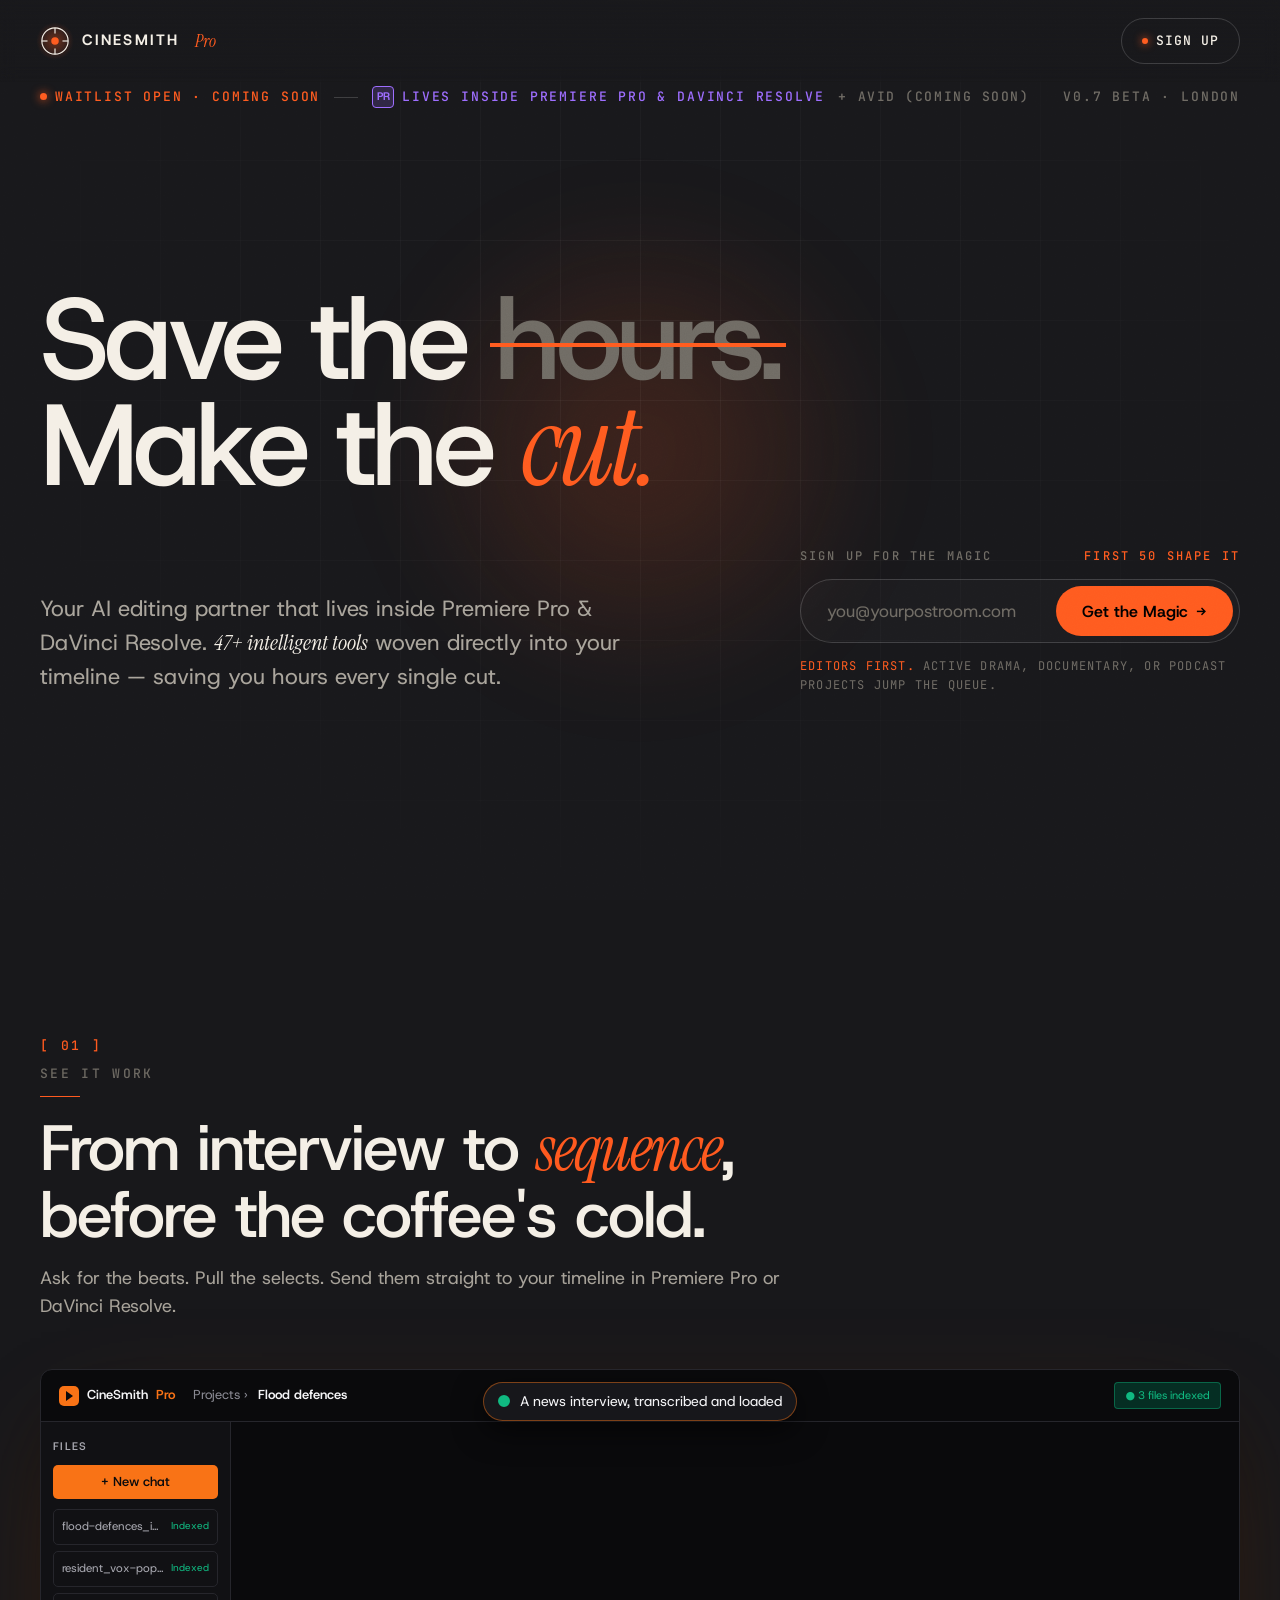
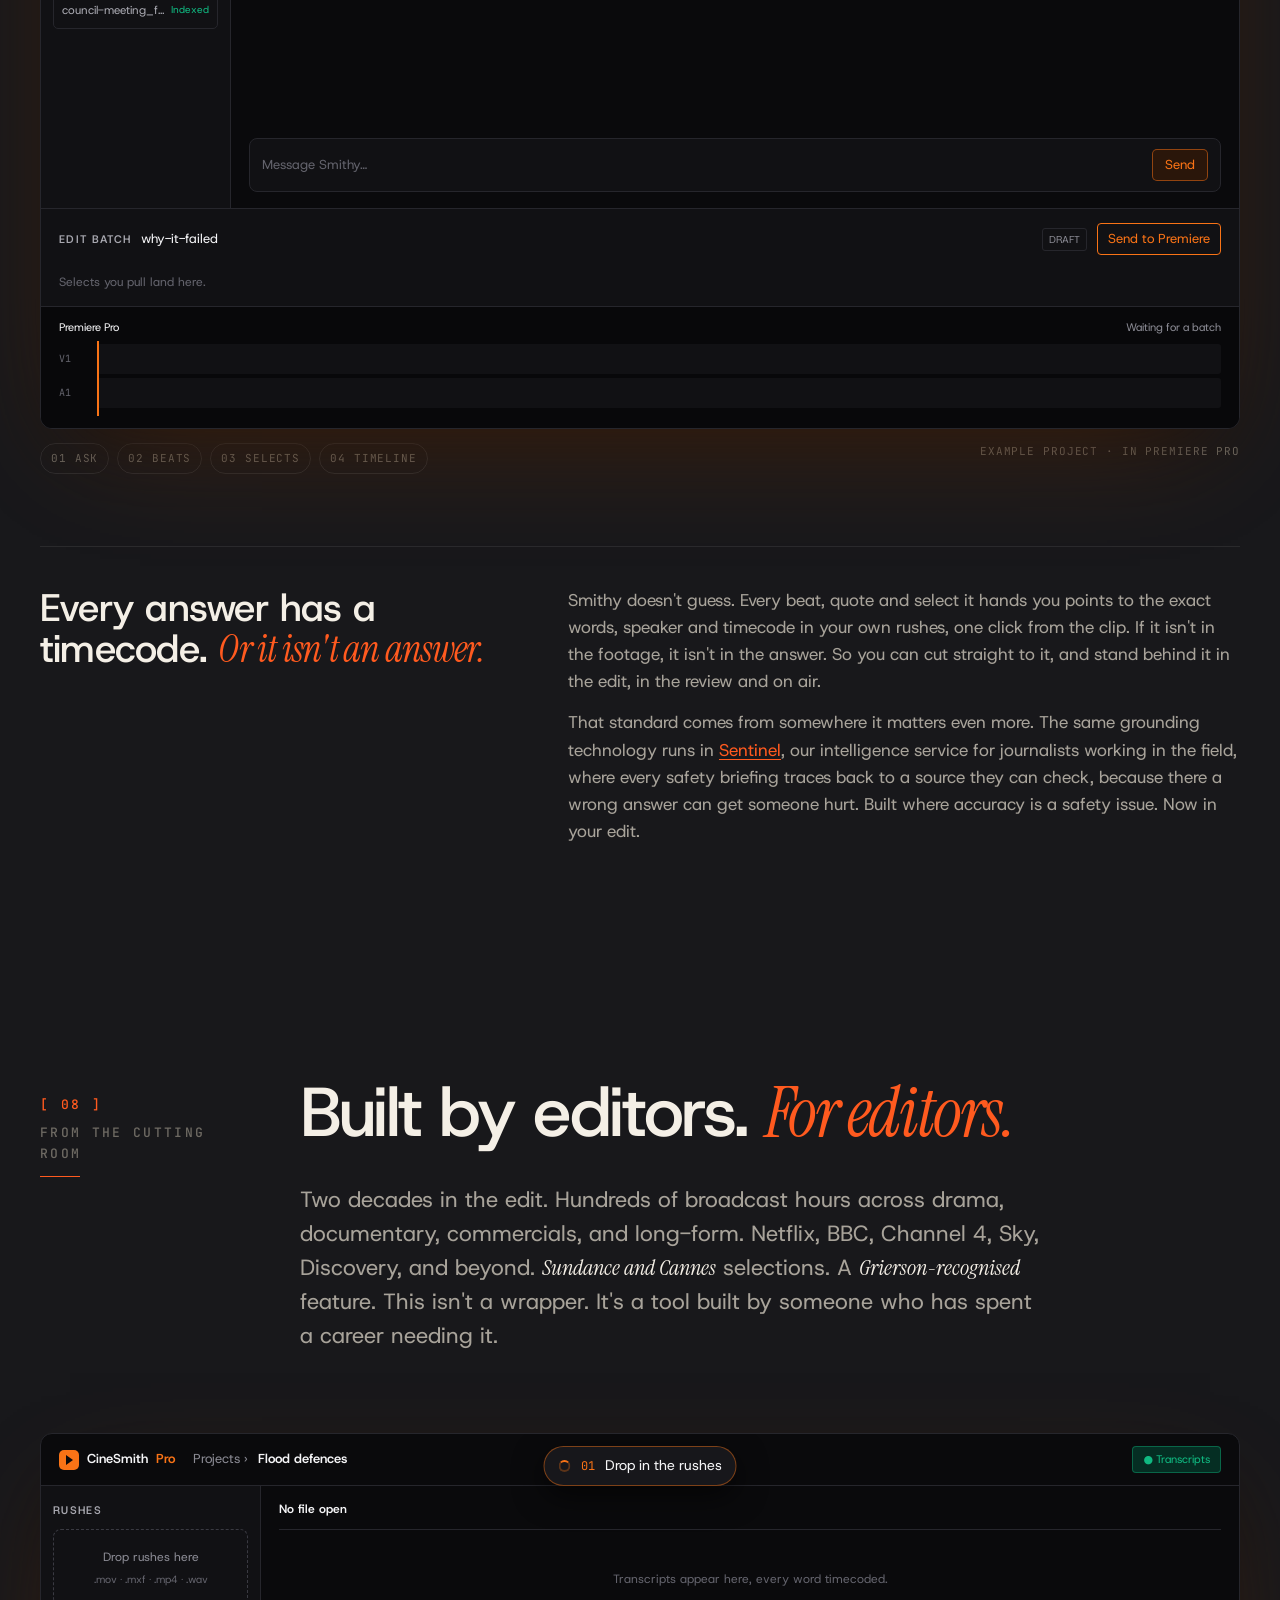
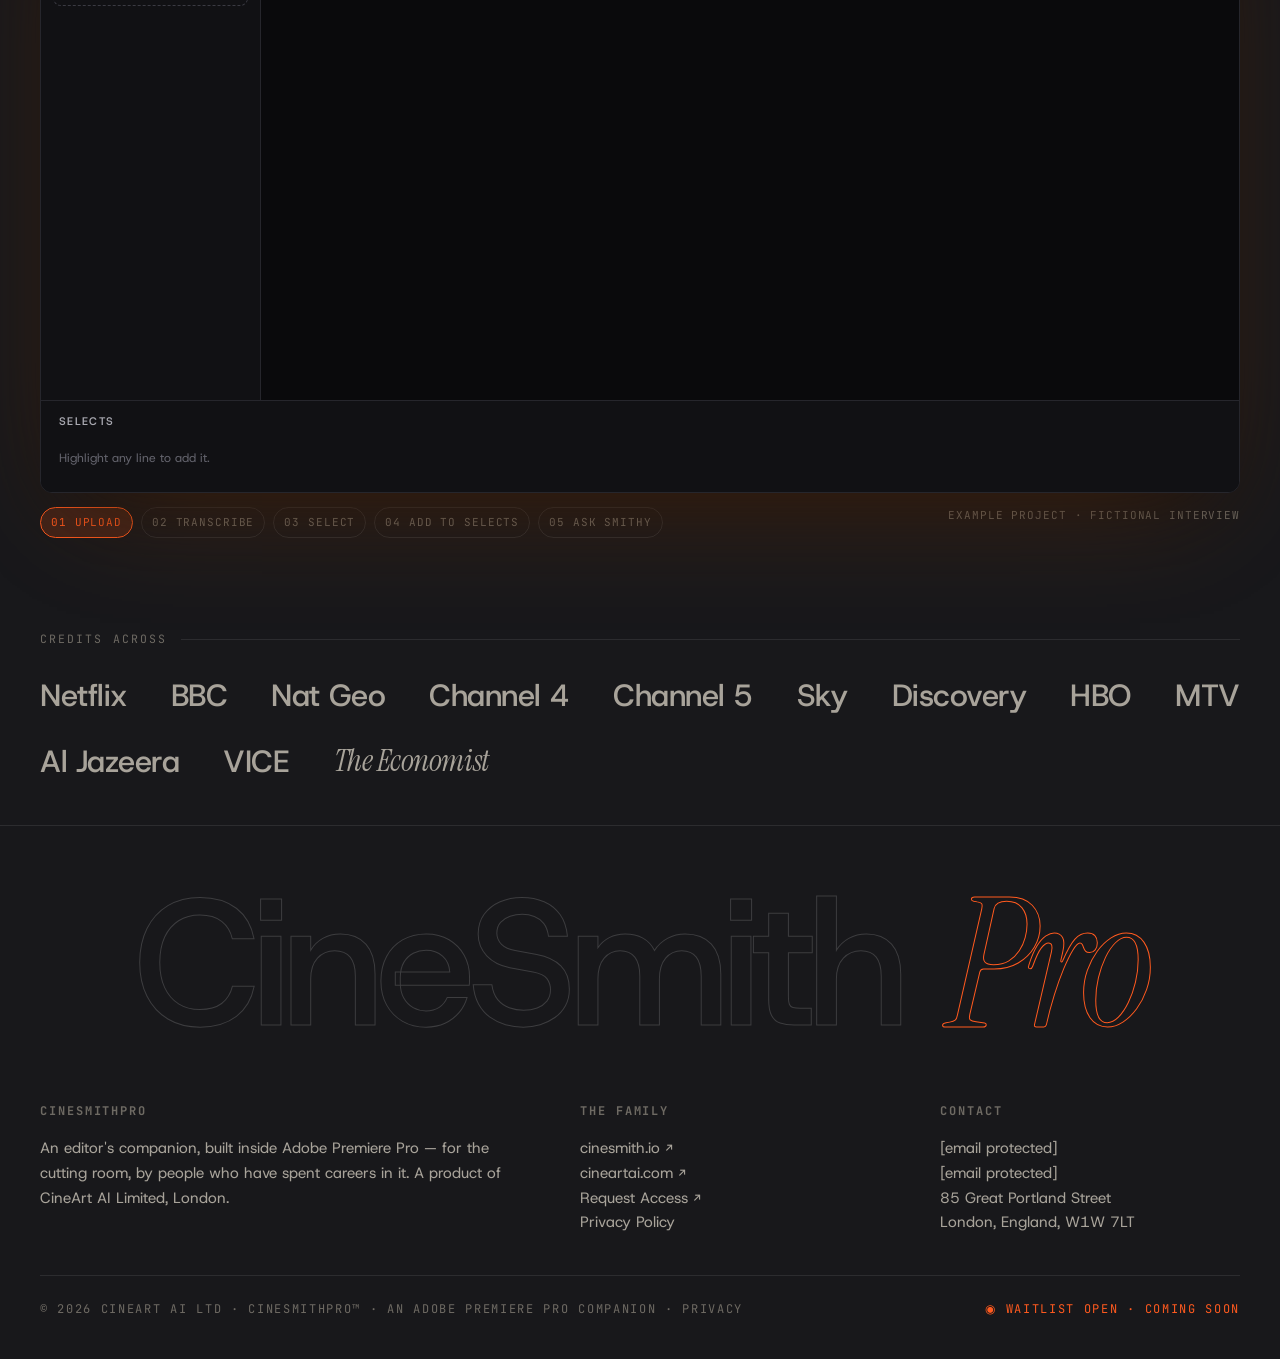
==== index.html @ a880d727 "copy: stronger accuracy and Sentinel note" ====
<!DOCTYPE html>
<html lang="en-GB">
<head>
<meta charset="UTF-8">
<meta name="viewport" content="width=device-width, initial-scale=1.0">
<title>CineSmithPro — Save the hours. Make the cut.</title>
<meta name="description" content="An editor's companion inside Adobe Premiere Pro. AI does the scrubbing, searching, and assembly. You stay in the creative seat. Coming soon — waitlist open.">
<meta name="theme-color" content="#18181B">
<meta name="author" content="CineArt AI Limited">
<link rel="canonical" href="https://cinesmithpro.com/">
<meta name="robots" content="index, follow">
<meta name="googlebot" content="index, follow, max-snippet:-1, max-image-preview:large, max-video-preview:-1">
<meta name="msvalidate.01" content="01B626BC8E00C37CCE3E0A30A767545F">

<!-- Favicon + icons -->
<link rel="icon" type="image/svg+xml" href="/assets/favicon.svg">
<link rel="apple-touch-icon" sizes="180x180" href="/assets/apple-touch-icon.png">

<!-- Open Graph -->
<meta property="og:type" content="website">
<meta property="og:title" content="CineSmithPro — Save the hours. Make the cut.">
<meta property="og:description" content="An editor's companion inside Adobe Premiere Pro and DaVinci Resolve. 47+ AI tools threaded through your edit. Coming soon — waitlist open.">
<meta property="og:url" content="https://cinesmithpro.com/">
<meta property="og:site_name" content="CineSmithPro">
<meta property="og:locale" content="en_GB">
<meta property="og:image" content="https://cinesmithpro.com/assets/og.png">
<meta property="og:image:secure_url" content="https://cinesmithpro.com/assets/og.png">
<meta property="og:image:type" content="image/png">
<meta property="og:image:width" content="1200">
<meta property="og:image:height" content="630">
<meta property="og:image:alt" content="CineSmithPro — Save the hours. Make the cut. An editor's companion inside Adobe Premiere Pro.">

<!-- Twitter -->
<meta name="twitter:card" content="summary_large_image">
<meta name="twitter:title" content="CineSmithPro — Save the hours. Make the cut.">
<meta name="twitter:description" content="An editor's companion inside Adobe Premiere Pro and DaVinci Resolve. 47+ AI tools threaded through your edit.">
<meta name="twitter:image" content="https://cinesmithpro.com/assets/og.png">
<meta name="twitter:image:alt" content="CineSmithPro — an editor's companion inside Adobe Premiere Pro.">

<!-- Structured data: Organisation, Software, Founder -->
<script type="application/ld+json">
{
  "@context": "https://schema.org",
  "@graph": [
    {
      "@type": "Organization",
      "@id": "https://cinesmithpro.com/#organization",
      "name": "CineArt AI Limited",
      "alternateName": "CineArt AI",
      "url": "https://www.cineartai.com",
      "logo": "https://cinesmithpro.com/assets/apple-touch-icon.png",
      "address": {
        "@type": "PostalAddress",
        "streetAddress": "85 Great Portland Street",
        "addressLocality": "London",
        "postalCode": "W1W 7LT",
        "addressCountry": "GB"
      },
      "email": "press@cineartai.com",
      "founder": { "@id": "https://cineartai.com/taimur-khan/#person" },
      "foundingLocation": "London, United Kingdom",
      "sameAs": [
        "https://www.cineartai.com",
        "https://cinesmith.io",
        "https://github.com/widei"
      ]
    },
    {
      "@type": "Person",
      "@id": "https://cineartai.com/taimur-khan/#person",
      "name": "Taimur Khan",
      "givenName": "Taimur",
      "familyName": "Khan",
      "jobTitle": "Founder, CineArt AI Limited",
      "url": "https://www.cineartai.com/taimur-khan/",
      "sameAs": [
        "https://www.cineartai.com/taimur-khan/",
        "https://taimurkhan.com/",
        "https://www.linkedin.com/in/khantaimur/",
        "https://twitter.com/khantaimur",
        "https://cinesmith.io/team/"
      ],
      "worksFor": { "@id": "https://cinesmithpro.com/#organization" },
      "founderOf": [
        { "@type": "Organization", "name": "CineArt AI Limited" },
        { "@type": "Organization", "name": "WIDEI Films" },
        { "@type": "Organization", "name": "Skylight (skylightit.com)" },
        { "@type": "Organization", "name": "Blueberry Creative" }
      ],
      "knowsAbout": [
        "Film editing", "Documentary editorial", "Drama series editorial",
        "Adobe Premiere Pro", "Avid Media Composer", "DaVinci Resolve",
        "Agentic AI", "Prompt engineering", "AI workflow design"
      ],
      "award": ["Grierson Award", "Sundance Film Festival recognition", "Cannes Film Festival recognition"]
    },
    {
      "@type": "WebSite",
      "@id": "https://cinesmithpro.com/#website",
      "url": "https://cinesmithpro.com/",
      "name": "CineSmithPro",
      "description": "An editor's companion that lives inside Adobe Premiere Pro and DaVinci Resolve (Avid coming soon).",
      "publisher": { "@id": "https://cinesmithpro.com/#organization" },
      "inLanguage": "en-GB"
    },
    {
      "@type": "SoftwareApplication",
      "@id": "https://cinesmithpro.com/#product",
      "name": "CineSmithPro",
      "alternateName": "CineSmithPro Panel for Adobe Premiere Pro",
      "applicationCategory": "MultimediaApplication",
      "applicationSubCategory": "VideoEditing",
      "operatingSystem": "Adobe Premiere Pro, DaVinci Resolve (Avid coming soon)",
      "description": "An editor's companion inside Adobe Premiere Pro and DaVinci Resolve. 47+ AI tools threaded through the edit: transcript search and semantic find, rough assembly, video extension and generation, voice cloning, image generation, sync-cut multicam, best-sheet selects, footage restoration, auto reframe. One subscription = two seats (editor in Premiere + EP web companion).",
      "url": "https://cinesmithpro.com/",
      "image": "https://cinesmithpro.com/assets/og.png",
      "creator": { "@id": "https://cinesmithpro.com/#organization" },
      "author": { "@id": "https://cineartai.com/taimur-khan/#person" },
      "featureList": [
        "Transcript search and semantic find",
        "AI rough assembly with brief-driven structure",
        "Video extension (generative)",
        "Voice cloning (ADR)",
        "Image generation (concept boards, references)",
        "Sync-cut multicam assembly",
        "Best-sheet automated selects",
        "Footage restoration (denoise, deflicker, upscale, stabilise)",
        "Auto reframe (16:9 to 9:16 / 1:1, subject-tracked)",
        "Two seats per subscription (editor + EP web companion)"
      ],
      "audience": {
        "@type": "Audience",
        "audienceType": "Working editors in documentary, drama, podcasts, commercials, long-form; post houses and studios."
      },
      "offers": {
        "@type": "Offer",
        "availability": "https://schema.org/PreOrder",
        "priceCurrency": "GBP",
        "description": "Pre-launch closed beta. Waitlist open; first fifty working editors shape the platform."
      }
    }
  ]
}
</script>

<link rel="preconnect" href="https://fonts.googleapis.com">
<link rel="preconnect" href="https://fonts.gstatic.com" crossorigin>
<link href="https://fonts.googleapis.com/css2?family=Host+Grotesk:ital,wght@0,300..800;1,300..800&family=JetBrains+Mono:wght@400;500;700&family=Instrument+Serif:ital@0;1&display=swap" rel="stylesheet">

<style>
  *, *::before, *::after { box-sizing: border-box; margin: 0; padding: 0; }

  :root {
    --bg:        #18181B;
    --bg-2:      #1F1F22;
    --bg-3:      #26262A;
    --line:      rgba(255, 255, 255, 0.09);
    --line-2:    rgba(255, 255, 255, 0.16);
    --ink:       #F4EFE6;
    --ink-dim:   #A8A39A;
    --ink-mute:  #6E6A63;
    --ember:     #FF5A1F;
    --ember-dim: rgba(255, 90, 31, 0.18);
    --ember-glow: rgba(255, 90, 31, 0.35);
    --violet:    #9B6BFF;
    --violet-dim: rgba(155, 107, 255, 0.18);

    --f-disp: 'Host Grotesk', system-ui, -apple-system, sans-serif;
    --f-serif: 'Instrument Serif', Georgia, serif;
    --f-mono: 'JetBrains Mono', ui-monospace, monospace;

    --wrap: 1440px;
  }

  html { scroll-behavior: smooth; background: var(--bg); }
  body {
    font-family: var(--f-disp);
    background: var(--bg);
    color: var(--ink);
    font-size: 18px;
    line-height: 1.55;
    -webkit-font-smoothing: antialiased;
    -moz-osx-font-smoothing: grayscale;
    overflow-x: hidden;
    font-feature-settings: "ss01", "ss02";
  }

  ::selection { background: var(--ember); color: #000; }
  a { color: inherit; text-decoration: none; }

  /* ───────── GRAIN ───────── */
  .grain {
    position: fixed; inset: 0;
    pointer-events: none;
    z-index: 100;
    opacity: 0.06;
    mix-blend-mode: overlay;
    background-image: url("data:image/svg+xml;utf8,<svg xmlns='http://www.w3.org/2000/svg' width='160' height='160'><filter id='n'><feTurbulence type='fractalNoise' baseFrequency='0.9' numOctaves='2' stitchTiles='stitch'/><feColorMatrix values='0 0 0 0 1  0 0 0 0 1  0 0 0 0 1  0 0 0 1 0'/></filter><rect width='100%25' height='100%25' filter='url(%23n)'/></svg>");
    background-size: 160px 160px;
    animation: grain 6s steps(6) infinite;
  }
  @keyframes grain {
    0%   { transform: translate(0,0); }
    20%  { transform: translate(-8%, 4%); }
    40%  { transform: translate(6%, -6%); }
    60%  { transform: translate(-4%, 8%); }
    80%  { transform: translate(8%, -3%); }
    100% { transform: translate(0,0); }
  }

  .spotlight {
    position: fixed;
    top: 0; left: 0;
    width: 600px; height: 600px;
    border-radius: 50%;
    background: radial-gradient(circle, rgba(255, 90, 31, 0.18) 0%, rgba(255, 90, 31, 0) 60%);
    pointer-events: none;
    z-index: 1;
    transform: translate(-50%, -50%);
    filter: blur(40px);
    will-change: transform;
  }

  .wrap {
    max-width: var(--wrap);
    margin: 0 auto;
    padding: 0 40px;
    position: relative;
    z-index: 2;
    width: 100%;
  }

  /* ───────── NAV ───────── */
  .nav {
    position: fixed;
    top: 0; left: 0; right: 0;
    z-index: 60;
    padding: 18px 40px;
    display: flex;
    align-items: center;
    justify-content: space-between;
    background: linear-gradient(180deg, rgba(24,24,27,0.85) 0%, rgba(24,24,27,0.4) 60%, transparent 100%);
    backdrop-filter: blur(8px);
    -webkit-backdrop-filter: blur(8px);
  }
  .brand {
    display: inline-flex;
    align-items: center;
    gap: 12px;
    font-family: var(--f-disp);
    font-weight: 700;
    letter-spacing: 0.14em;
    font-size: 15px;
    text-transform: uppercase;
    color: var(--ink);
  }
  .brand-mark {
    width: 30px; height: 30px;
    display: inline-flex;
    align-items: center;
    justify-content: center;
    position: relative;
  }
  .brand-mark svg { width: 100%; height: 100%; }
  .brand-mark::after {
    content: '';
    position: absolute;
    inset: -4px;
    border-radius: 50%;
    background: radial-gradient(circle, var(--ember-glow) 0%, transparent 70%);
    z-index: -1;
    animation: pulse 3s ease-in-out infinite;
  }
  @keyframes pulse {
    0%, 100% { opacity: 0.4; transform: scale(1); }
    50%      { opacity: 0.9; transform: scale(1.15); }
  }
  .brand .pro {
    color: var(--ember);
    font-family: var(--f-serif);
    font-style: italic;
    font-weight: 400;
    text-transform: none;
    letter-spacing: 0;
    font-size: 17px;
    margin-left: 4px;
  }

  .nav-cta {
    color: var(--ink);
    padding: 12px 20px;
    font-size: 13px;
    font-family: var(--f-mono);
    font-weight: 500;
    letter-spacing: 0.08em;
    text-transform: uppercase;
    border: 1px solid var(--line-2);
    border-radius: 999px;
    transition: all 220ms ease;
    display: inline-flex;
    align-items: center;
    gap: 8px;
  }
  .nav-cta::before {
    content: '';
    width: 6px; height: 6px;
    border-radius: 50%;
    background: var(--ember);
    box-shadow: 0 0 8px var(--ember);
    animation: blink 1.6s ease-in-out infinite;
  }
  @keyframes blink {
    0%, 100% { opacity: 1; }
    50%      { opacity: 0.3; }
  }
  .nav-cta:hover {
    background: var(--ember);
    border-color: var(--ember);
    color: #000;
  }
  .nav-cta:hover::before { background: #000; box-shadow: none; animation: none; }

  /* ───────── HERO ───────── */
  .hero {
    padding: 160px 0 80px;
    position: relative;
    min-height: 100vh;
    display: flex;
    flex-direction: column;
    justify-content: center;
  }
  .hero-grid-bg {
    position: absolute;
    inset: 0;
    background-image:
      linear-gradient(var(--line) 1px, transparent 1px),
      linear-gradient(90deg, var(--line) 1px, transparent 1px);
    background-size: 80px 80px;
    mask-image: radial-gradient(ellipse at 50% 40%, black 0%, transparent 75%);
    -webkit-mask-image: radial-gradient(ellipse at 50% 40%, black 0%, transparent 75%);
    pointer-events: none;
    opacity: 0.5;
  }

  /* Make .hero the positioning context for the meta strip
     (otherwise abs-positioning would use the flex-centred .wrap) */
  .hero > .wrap { position: static; }
  .hero-meta {
    position: absolute;
    top: 86px;                 /* sit just under the fixed nav */
    left: 0; right: 0;
    width: auto;
    max-width: var(--wrap);
    margin: 0 auto;
    padding: 0 40px;
    display: flex;
    align-items: center;
    justify-content: space-between;
    font-family: var(--f-mono);
    font-size: 13px;
    font-weight: 500;
    letter-spacing: 0.14em;
    text-transform: uppercase;
    color: var(--ink-mute);
    z-index: 3;
  }
  .hero-meta .left { display: flex; align-items: center; gap: 14px; }
  .hero-meta .live {
    display: inline-flex;
    align-items: center;
    gap: 8px;
    color: var(--ember);
  }
  .hero-meta .live::before {
    content: '';
    width: 7px; height: 7px;
    border-radius: 50%;
    background: var(--ember);
    box-shadow: 0 0 10px var(--ember);
    animation: blink 1.4s ease-in-out infinite;
  }
  .hero-meta .divider {
    width: 24px; height: 1px;
    background: var(--line-2);
  }
  .hero-meta .premiere {
    display: inline-flex;
    align-items: center;
    gap: 8px;
    color: var(--violet);
  }
  .hero-meta .soon { color: var(--ink-mute); letter-spacing: 0.12em; }
  .hero-meta .premiere::before {
    content: 'Pr';
    font-family: var(--f-disp);
    font-weight: 700;
    font-size: 11px;
    width: 22px; height: 22px;
    border-radius: 4px;
    background: var(--violet-dim);
    border: 1px solid var(--violet);
    display: inline-flex;
    align-items: center;
    justify-content: center;
    letter-spacing: 0;
  }

  h1.hero-title {
    font-family: var(--f-disp);
    font-weight: 500;
    font-size: clamp(52px, 9vw, 148px);
    line-height: 0.92;
    letter-spacing: -0.045em;
    margin-bottom: 48px;
    max-width: 1300px;
  }
  h1.hero-title .line { display: block; overflow: hidden; }
  h1.hero-title .line > span {
    display: inline-block;
    transform: translateY(0);
    opacity: 1;
  }
  @media (prefers-reduced-motion: no-preference) {
    h1.hero-title .line > span {
      animation: lineUp 900ms cubic-bezier(0.22, 1, 0.36, 1) both;
    }
    h1.hero-title .line:nth-child(1) > span { animation-delay: 80ms; }
    h1.hero-title .line:nth-child(2) > span { animation-delay: 200ms; }
  }
  @keyframes lineUp {
    from { transform: translateY(110%); opacity: 0; }
    to   { transform: translateY(0); opacity: 1; }
  }
  h1.hero-title em {
    font-family: var(--f-serif);
    font-style: italic;
    color: var(--ember);
    font-weight: 400;
  }
  h1.hero-title .strike {
    position: relative;
    display: inline-block;
    color: var(--ink-mute);
  }
  h1.hero-title .strike::after {
    content: '';
    position: absolute;
    left: -2%; right: -2%;
    top: 54%;
    height: 4px;
    background: var(--ember);
    transform-origin: left;
  }
  @media (prefers-reduced-motion: no-preference) {
    h1.hero-title .strike::after {
      transform: scaleX(0);
      animation: strike 700ms cubic-bezier(0.22, 1, 0.36, 1) 1s both;
    }
  }
  @keyframes strike {
    from { transform: scaleX(0); }
    to   { transform: scaleX(1); }
  }

  .hero-row {
    display: grid;
    grid-template-columns: 1fr 440px;
    gap: 80px;
    align-items: end;
  }
  .hero-sub {
    font-family: var(--f-disp);
    font-weight: 400;
    font-size: 22px;
    line-height: 1.55;
    color: var(--ink-dim);
    max-width: 580px;
  }
  .hero-sub em {
    font-family: var(--f-serif);
    font-style: italic;
    color: var(--ink);
    font-weight: 400;
  }
  @media (prefers-reduced-motion: no-preference) {
    .hero-sub {
      opacity: 0;
      animation: fadeUp 800ms cubic-bezier(0.22, 1, 0.36, 1) 600ms both;
    }
    .hero-form {
      opacity: 0;
      animation: fadeUp 800ms cubic-bezier(0.22, 1, 0.36, 1) 800ms both;
    }
  }
  @keyframes fadeUp {
    from { opacity: 0; transform: translateY(20px); }
    to   { opacity: 1; transform: translateY(0); }
  }

  .hero-form-label {
    font-family: var(--f-mono);
    font-size: 12px;
    font-weight: 500;
    letter-spacing: 0.18em;
    text-transform: uppercase;
    color: var(--ink-mute);
    margin-bottom: 14px;
    display: flex;
    justify-content: space-between;
  }
  .hero-form-label .count { color: var(--ember); }
  .waitlist-form {
    display: flex;
    border: 1px solid var(--line-2);
    border-radius: 999px;
    padding: 6px;
    background: rgba(255, 255, 255, 0.02);
    backdrop-filter: blur(10px);
    transition: border-color 200ms ease, background 200ms ease;
  }
  .waitlist-form:focus-within {
    border-color: var(--ember);
    background: rgba(255, 90, 31, 0.03);
    box-shadow: 0 0 0 4px rgba(255, 90, 31, 0.08);
  }
  .waitlist-form input[type="email"] {
    flex: 1;
    background: transparent;
    border: none;
    outline: none;
    font-family: var(--f-disp);
    font-size: 17px;
    color: var(--ink);
    padding: 14px 20px;
    min-width: 0;
  }
  .waitlist-form input[type="email"]::placeholder { color: var(--ink-mute); }
  .waitlist-form button {
    font-family: var(--f-disp);
    font-weight: 600;
    font-size: 16px;
    padding: 14px 26px;
    border: none;
    border-radius: 999px;
    background: var(--ember);
    color: #000;
    cursor: pointer;
    transition: transform 160ms ease, background 200ms ease, box-shadow 200ms ease;
    display: inline-flex;
    align-items: center;
    gap: 8px;
    white-space: nowrap;
  }
  .waitlist-form button:hover {
    transform: translateX(2px);
    box-shadow: 0 0 24px var(--ember-glow);
  }
  .waitlist-form button .arrow {
    transition: transform 200ms ease;
  }
  .waitlist-form button:hover .arrow { transform: translateX(4px); }

  .form-footnote {
    font-family: var(--f-mono);
    font-size: 12px;
    color: var(--ink-mute);
    letter-spacing: 0.1em;
    text-transform: uppercase;
    margin-top: 14px;
  }
  .form-footnote .mark { color: var(--ember); }

  .form-success {
    display: none;
    padding: 18px 24px;
    border: 1px solid var(--ember);
    border-radius: 12px;
    background: rgba(255, 90, 31, 0.06);
    margin-top: 16px;
  }
  .form-success.show { display: block; animation: fadeUp 400ms ease both; }
  .form-success strong { color: var(--ember); font-family: var(--f-mono); font-size: 13px; letter-spacing: 0.15em; text-transform: uppercase; }
  .form-success p { color: var(--ink-dim); font-size: 16px; margin-top: 6px; }

  /* ───────── SECTION SCAFFOLD (same as v5/v6) ───────── */
  .section {
    padding: 140px 0;
    position: relative;
  }
  .section-head {
    display: grid;
    grid-template-columns: 200px 1fr;
    gap: 60px;
    margin-bottom: 80px;
    align-items: start;
  }
  .section-index {
    font-family: var(--f-mono);
    font-size: 13px;
    font-weight: 500;
    letter-spacing: 0.18em;
    text-transform: uppercase;
    color: var(--ink-mute);
    display: flex;
    flex-direction: column;
    gap: 8px;
    padding-top: 16px;
  }
  .section-index .num { color: var(--ember); }
  .section-index .rule { width: 40px; height: 1px; background: var(--ember); margin-top: 4px; }

  .section-title {
    font-family: var(--f-disp);
    font-weight: 500;
    font-size: clamp(40px, 5.4vw, 84px);
    line-height: 0.96;
    letter-spacing: -0.035em;
    color: var(--ink);
    max-width: 1100px;
  }
  .section-title em {
    font-family: var(--f-serif);
    font-style: italic;
    color: var(--ember);
    font-weight: 400;
  }
  .section-lead {
    font-family: var(--f-disp);
    font-weight: 400;
    font-size: 22px;
    line-height: 1.55;
    color: var(--ink-dim);
    max-width: 740px;
    margin-top: 36px;
  }
  .section-lead em {
    font-family: var(--f-serif);
    font-style: italic;
    color: var(--ink);
    font-weight: 400;
  }

  /* ───────── CREDIBILITY / FROM THE CUTTING ROOM ───────── */
  .cred-marks {
    padding: 28px 0 40px;
    border-bottom: 1px solid var(--line);
    margin-bottom: 40px;
  }
  .cred-lab {
    font-family: var(--f-mono);
    font-size: 11.5px;
    letter-spacing: 0.18em;
    text-transform: uppercase;
    color: var(--ink-mute);
    margin-bottom: 24px;
    display: flex; align-items: center; gap: 14px;
  }
  .cred-lab::after {
    content: ''; flex: 1; height: 1px; background: var(--line);
  }
  .cred-wordmarks {
    display: flex;
    flex-wrap: wrap;
    align-items: center;
    gap: 18px 44px;
  }
  .cred-wordmarks span {
    font-family: var(--f-disp);
    font-weight: 500;
    font-size: clamp(20px, 2.4vw, 32px);
    letter-spacing: -0.015em;
    color: var(--ink-dim);
    transition: color 200ms ease, transform 200ms ease;
    cursor: default;
  }
  .cred-wordmarks span:hover {
    color: var(--ember);
    transform: translateY(-2px);
  }
  .cred-wordmarks span.italic {
    font-family: var(--f-serif);
    font-style: italic;
    font-weight: 400;
  }

  .reveal { opacity: 0; transform: translateY(30px); transition: opacity 900ms cubic-bezier(0.22,1,0.36,1), transform 900ms cubic-bezier(0.22,1,0.36,1); }
  .reveal.vis { opacity: 1; transform: translateY(0); }

  /* Holding page: tighten the bottom of the only section so it meets the footer naturally */
  #cred { padding-bottom: 40px; }
  #cred .cred-marks { margin-bottom: 0; padding-bottom: 0; border-bottom: none; }
  @media (max-width: 980px) { #cred { padding-bottom: 28px; } }

  /* ───────── FOOTER ───────── */
  footer {
    border-top: 1px solid var(--line);
    padding: 60px 0 40px;
    position: relative;
    z-index: 2;
  }
  .footer-word {
    font-family: var(--f-disp);
    font-weight: 500;
    font-size: clamp(40px, 14vw, 240px);  /* 40px floor: 70px overflowed phones */
    line-height: 0.85;
    letter-spacing: -0.045em;
    color: transparent;
    -webkit-text-stroke: 1px var(--line-2);
    white-space: nowrap;
    margin-bottom: 60px;
    user-select: none;
    text-align: center;
  }
  .footer-word em {
    font-family: var(--f-serif);
    font-style: italic;
    -webkit-text-stroke: 1px var(--ember);
  }
  .footer-grid {
    display: grid;
    grid-template-columns: 1.6fr 1fr 1fr;
    gap: 60px;
    padding-bottom: 40px;
    border-bottom: 1px solid var(--line);
  }
  .footer-col h5 {
    font-family: var(--f-mono);
    font-size: 12px;
    letter-spacing: 0.16em;
    text-transform: uppercase;
    color: var(--ink-mute);
    margin-bottom: 16px;
  }
  .footer-col p, .footer-col a {
    font-size: 15px;
    color: var(--ink-dim);
    line-height: 1.65;
    display: block;
  }
  .footer-col a:hover { color: var(--ember); }
  .footer-legal {
    display: flex;
    justify-content: space-between;
    align-items: center;
    padding-top: 24px;
    font-family: var(--f-mono);
    font-size: 12px;
    letter-spacing: 0.14em;
    color: var(--ink-mute);
    text-transform: uppercase;
  }
  .footer-legal .beta { color: var(--ember); }

  /* ───────── MOBILE ───────── */
  @media (max-width: 980px) {
    .wrap { padding: 0 22px; }
    .nav { padding: 14px 22px; }
    .nav-cta { font-size: 11px; padding: 10px 14px; }

    .hero { padding: 130px 0 60px; }
    .hero-row { grid-template-columns: minmax(0, 1fr); gap: 40px; }  /* minmax: let the form shrink below its intrinsic width (was 466px wide at 390px) */
    .hero-row > * { min-width: 0; }
    .hero-meta { top: 70px; padding: 0 22px; flex-direction: column; align-items: flex-start; gap: 10px; }
    .hero-meta .divider { display: none; }

    .section { padding: 80px 0; }
    .section-head { grid-template-columns: 1fr; gap: 24px; margin-bottom: 40px; }
    .cred-wordmarks { gap: 14px 28px; }

    .footer-grid { grid-template-columns: 1fr; gap: 32px; }
    .footer-legal { flex-direction: column; gap: 10px; align-items: flex-start; }
  }
  /* Accuracy note under the demo (Smithy grounded like Sentinel) */
  .trust { display: grid; grid-template-columns: minmax(0, 5fr) minmax(0, 7fr); gap: 48px; margin-top: 72px; padding-top: 40px; border-top: 1px solid rgba(255,255,255,0.08); }
  .trust h3 { font-family: var(--f-disp); font-weight: 500; letter-spacing: -0.02em; font-size: clamp(26px, 3vw, 40px); line-height: 1.08; margin: 0; }
  .trust h3 em { font-family: var(--f-serif); font-style: italic; font-weight: 400; color: var(--ember); }
  .trust-body p { color: var(--ink-dim); font-size: 17px; line-height: 1.6; margin: 0 0 14px; }
  .trust-body a { color: var(--ember); text-decoration: underline; text-underline-offset: 3px; }
  @media (max-width: 760px) { .trust { grid-template-columns: 1fr; gap: 18px; margin-top: 48px; padding-top: 28px; } .trust-body p { font-size: 16px; } }
</style>
<!-- Demo version switch: v3 by default; ?demo=v1 or ?demo=v2 loads an earlier version. -->
<script>
  window.CSP_DEMO = (function (m) { var v = m ? m[1] : "v3"; return v === "v1" ? "" : "-" + v; })(/[?&]demo=(v[123])(&|$)/.exec(location.search));
  document.write('<link rel="stylesheet" href="assets/demo' + window.CSP_DEMO + '.css">');
</script>
<link rel="stylesheet" href="assets/transcript-demo.css">
</head>
<body>

<div class="grain"></div>
<div class="spotlight" id="spotlight"></div>

<!-- ───────── NAV ───────── -->
<nav class="nav" id="nav">
  <a href="#top" class="brand">
    <span class="brand-mark">
      <svg viewBox="0 0 32 32" fill="none">
        <circle cx="16" cy="16" r="14" stroke="currentColor" stroke-width="1.2"/>
        <circle cx="16" cy="16" r="4" fill="#FF5A1F"/>
        <line x1="16" y1="2" x2="16" y2="8" stroke="currentColor" stroke-width="1.2"/>
        <line x1="16" y1="24" x2="16" y2="30" stroke="currentColor" stroke-width="1.2"/>
        <line x1="2" y1="16" x2="8" y2="16" stroke="currentColor" stroke-width="1.2"/>
        <line x1="24" y1="16" x2="30" y2="16" stroke="currentColor" stroke-width="1.2"/>
      </svg>
    </span>
    CineSmith<span class="pro">Pro</span>
  </a>
  <a href="#waitlist" class="nav-cta">Sign Up</a>
</nav>

<!-- ───────── HERO ───────── -->
<header id="top" class="hero">
  <div class="hero-grid-bg"></div>
  <div class="wrap">
    <div class="hero-meta">
      <div class="left">
        <span class="live">Waitlist Open · Coming Soon</span>
        <span class="divider"></span>
        <span class="premiere">Lives inside Premiere Pro &amp; DaVinci Resolve</span>
        <span class="soon">+ Avid (coming soon)</span>
      </div>
      <div>v0.7 beta · London</div>
    </div>

    <h1 class="hero-title">
      <span class="line"><span>Save the <span class="strike">hours.</span></span></span>
      <span class="line"><span>Make the <em>cut.</em></span></span>
    </h1>

    <div class="hero-row">
      <p class="hero-sub">
        Your AI editing partner that lives inside Premiere Pro &amp; DaVinci Resolve. <em>47+ intelligent tools</em> woven directly into your timeline — saving you hours every single cut.
      </p>

      <div class="hero-form" id="waitlist">
        <div class="hero-form-label">
          <span>Sign up for the magic</span>
          <span class="count">First 50 Shape It</span>
        </div>
        <form class="waitlist-form" id="waitlist-form" novalidate>
          <input type="email" name="email" required placeholder="you@yourpostroom.com" aria-label="Email">
          <button type="submit">
            Get the Magic
            <span class="arrow">→</span>
          </button>
        </form>
        <p class="form-footnote"><span class="mark">Editors first.</span> Active drama, documentary, or podcast projects jump the queue.</p>
        <div class="form-success" id="waitlist-success">
          <strong>Almost there — finish in the new tab.</strong>
          <p>We've opened the rest of the form for you. A few quick details about you &amp; the project and you're on the list.</p>
        </div>
      </div>
    </div>
  </div>
</header>

<!-- ───────── SEE IT WORK (animated product mock, assets/demo.js) ───────── -->
<section class="section" id="demo" aria-labelledby="demo-h">
  <div class="wrap">
    <div class="section-index reveal">
      <span class="num">[ 01 ]</span>
      <span>SEE IT WORK</span>
      <span class="rule"></span>
    </div>
    <div class="demo-intro reveal">
      <h2 id="demo-h">From interview to <em>sequence</em>, before the coffee's cold.</h2>
      <p>Ask for the beats. Pull the selects. Send them straight to your timeline in Premiere Pro or DaVinci Resolve.</p>
    </div>

    <figure class="reveal" style="margin:0">
      <div class="csp" aria-hidden="true"><div class="csp-cam"><!-- camera layer: demo.js zooms this onto each action -->
        <span class="csp-cursor"></span>
        <div class="csp-bar">
          <span class="csp-logo"><i></i>CineSmith<b>Pro</b></span>
          <span class="csp-crumb">Projects › <strong>Flood defences</strong></span>
          <span class="csp-badge">● 3 files indexed</span>
        </div>
        <div class="csp-body">
          <aside class="csp-side">
            <h4>FILES</h4>
            <div class="csp-new">+ New chat</div>
            <div class="csp-file"><span>flood-defences_interview.srt</span><span class="ok">Indexed</span></div>
            <div class="csp-file"><span>resident_vox-pops.srt</span><span class="ok">Indexed</span></div>
            <div class="csp-file"><span>council-meeting_feed.srt</span><span class="ok">Indexed</span></div>
          </aside>
          <div class="csp-chat">
            <div class="csp-thread"></div>
            <div class="csp-composer"><span class="csp-typed"></span><span class="csp-send">Send</span></div>
          </div>
        </div>
        <div class="csp-batch">
          <div class="csp-batch-head">
            <h4>EDIT BATCH</h4><span class="name">why-it-failed</span>
            <span class="csp-draft">DRAFT</span>
            <span class="csp-ship">Send to <span class="csp-ship-host">Premiere</span></span>
          </div>
          <div class="csp-rows"></div>
          <p class="csp-batch-empty">Selects you pull land here.</p>
        </div>
        <div class="csp-nle">
          <div class="csp-nle-head"><span class="host csp-host">Premiere Pro</span><span class="csp-nle-state">Waiting for a batch</span></div>
          <div class="csp-track"><span class="lab mono">V1</span><div class="csp-lane v"></div></div>
          <div class="csp-track"><span class="lab mono">A1</span><div class="csp-lane a"></div></div>
          <span class="csp-head"></span>
        </div>
      </div></div><!-- /csp-cam /csp -->
      <figcaption class="demo-caption">
        <span class="demo-steps"><span>01 Ask</span><span>02 Beats</span><span>03 Selects</span><span>04 Timeline</span></span>
        <span>Example project · in <span class="csp-host">Premiere Pro</span></span>
      </figcaption>
    </figure>

    <!-- Accuracy: Smithy is grounded the same way as Sentinel -->
    <div class="trust reveal">
      <h3>Every answer has a timecode. <em>Or it isn't an answer.</em></h3>
      <div class="trust-body">
        <p>Smithy doesn't guess. Every beat, quote and select it hands you points to the exact words, speaker and timecode in your own rushes, one click from the clip. If it isn't in the footage, it isn't in the answer. So you can cut straight to it, and stand behind it in the edit, in the review and on air.</p>
        <p>That standard comes from somewhere it matters even more. The same grounding technology runs in <a href="https://sentinel-insi.org" target="_blank" rel="noopener noreferrer">Sentinel</a>, our intelligence service for journalists working in the field, where every safety briefing traces back to a source they can check, because there a wrong answer can get someone hurt. Built where accuracy is a safety issue. Now in your edit.</p>
      </div>
    </div>
  </div>
</section>

<!-- ───────── FROM THE CUTTING ROOM ───────── -->
<section class="section" id="cred">
  <div class="wrap">
    <div class="section-head reveal">
      <div class="section-index">
        <span class="num">[ 08 ]</span>
        <span>FROM THE CUTTING ROOM</span>
        <span class="rule"></span>
      </div>
      <div>
        <h2 class="section-title">Built by editors. <em>For editors.</em></h2>
        <p class="section-lead">Two decades in the edit. Hundreds of broadcast hours across drama, documentary, commercials, and long-form. Netflix, BBC, Channel 4, Sky, Discovery, and beyond. <em>Sundance and Cannes</em> selections. A <em>Grierson-recognised</em> feature. This isn't a wrapper. It's a tool built by someone who has spent a career needing it.</p>
      </div>
    </div>

    <!-- Transcript flow mock: upload → transcribe → highlight → Add to selects (assets/transcript-demo.js) -->
    <figure class="tx-figure reveal">
      <div class="csp csp-tx" aria-hidden="true"><div class="csp-cam">
        <span class="csp-cursor"></span>
        <div class="csp-bar">
          <span class="csp-logo"><i></i>CineSmith<b>Pro</b></span>
          <span class="csp-crumb">Projects › <strong>Flood defences</strong></span>
          <span class="csp-badge">● Transcripts</span>
        </div>
        <div class="tx-body">
          <aside class="tx-bin">
            <h4>RUSHES</h4>
            <div class="tx-drop">Drop rushes here<small>.mov · .mxf · .mp4 · .wav</small></div>
            <div class="tx-files"></div>
          </aside>
          <div class="tx-main">
            <div class="tx-head"><span class="tx-name">No file open</span><span class="tx-meta mono"></span></div>
            <div class="tx-lines"></div>
          </div>
        </div>
        <div class="tx-selects">
          <h4>SELECTS</h4>
          <div class="tx-chips"><span class="tx-empty">Highlight any line to add it.</span></div>
        </div>
      </div></div>
      <figcaption class="demo-caption">
        <span class="demo-steps tx-steps"><span>01 Upload</span><span>02 Transcribe</span><span>03 Select</span><span>04 Add to selects</span><span>05 Ask Smithy</span></span>
        <span>Example project · fictional interview</span>
      </figcaption>
    </figure>

    <div class="cred-marks reveal">
      <div class="cred-lab">Credits Across</div>
      <div class="cred-wordmarks">
        <span>Netflix</span>
        <span>BBC</span>
        <span>Nat Geo</span>
        <span>Channel 4</span>
        <span>Channel 5</span>
        <span>Sky</span>
        <span>Discovery</span>
        <span>HBO</span>
        <span>MTV</span>
        <span>Al Jazeera</span>
        <span>VICE</span>
        <span class="italic">The Economist</span>
      </div>
    </div>
  </div>
</section>

<!-- ───────── FOOTER ───────── -->
<footer>
  <div class="wrap">
    <div class="footer-word">CineSmith <em>Pro</em></div>
    <div class="footer-grid">
      <div class="footer-col">
        <h5>CineSmithPro</h5>
        <p>An editor's companion, built inside Adobe Premiere Pro — for the cutting room, by people who have spent careers in it. A product of CineArt AI Limited, London.</p>
      </div>
      <div class="footer-col">
        <h5>The Family</h5>
        <a href="https://cinesmith.io">cinesmith.io ↗</a>
        <a href="https://cineartai.com">cineartai.com ↗</a>
        <a href="https://docs.google.com/forms/d/e/1FAIpQLSfy33n0MG00peMpQngPkGtqyhsculzJm0A5V_y-9b7F7R7ucg/viewform" target="_blank" rel="noopener noreferrer">Request Access ↗</a>
        <a href="/privacy.html">Privacy Policy</a>
      </div>
      <div class="footer-col">
        <h5>Contact</h5>
        <a href="/cdn-cgi/l/email-protection#3053595e55435d5944587053595e5551424451591e535f5d"><span class="__cf_email__" data-cfemail="94f7fdfaf1e7f9fde0fcd4f7fdfaf1f5e6e0f5fdbaf7fbf9">[email&#160;protected]</span></a>
        <a href="/cdn-cgi/l/email-protection#e19193849292a182888f848093958088cf828e8c"><span class="__cf_email__" data-cfemail="8bfbf9eef8f8cbe8e2e5eeeaf9ffeae2a5e8e4e6">[email&#160;protected]</span></a>
        <p>85 Great Portland Street<br>London, England, W1W 7LT</p>
      </div>
    </div>
    <div class="footer-legal">
      <div>© 2026 CineArt AI Ltd · CineSmithPro™ · An Adobe Premiere Pro companion · <a href="/privacy.html">Privacy</a></div>
      <div class="beta">◉ Waitlist Open · Coming Soon</div>
    </div>
  </div>
</footer>

<script data-cfasync="false" src="/cdn-cgi/scripts/5c5dd728/cloudflare-static/email-decode.min.js"></script>
<script>
  /* Cursor spotlight */
  const spot = document.getElementById('spotlight');
  let mx = window.innerWidth / 2, my = window.innerHeight / 2;
  let cx = mx, cy = my;
  window.addEventListener('mousemove', (e) => { mx = e.clientX; my = e.clientY; });
  function tick() {
    cx += (mx - cx) * 0.08;
    cy += (my - cy) * 0.08;
    spot.style.transform = `translate(${cx}px, ${cy}px) translate(-50%, -50%)`;
    requestAnimationFrame(tick);
  }
  tick();

  /* Reveal on scroll — same as v5/v6, with a safety timeout so nothing ever stays hidden */
  (function () {
    const targets = document.querySelectorAll('.reveal');
    if (!targets.length) return;
    if (!('IntersectionObserver' in window) || matchMedia('(prefers-reduced-motion: reduce)').matches) {
      targets.forEach(el => el.classList.add('vis'));
      return;
    }
    const io = new IntersectionObserver((entries) => {
      entries.forEach(e => { if (e.isIntersecting) { e.target.classList.add('vis'); io.unobserve(e.target); } });
    }, { threshold: 0.08, rootMargin: '0px 0px -6% 0px' });
    targets.forEach(el => io.observe(el));
    // Safety net: reveal anything still hidden after 6s (covers edge cases)
    setTimeout(() => { targets.forEach(el => el.classList.add('vis')); }, 6000);
  })();

  /* Waitlist — hands email to Google Form, opens prefilled in a new tab for the rest */
  const GFORM_URL = 'https://docs.google.com/forms/d/e/1FAIpQLSfy33n0MG00peMpQngPkGtqyhsculzJm0A5V_y-9b7F7R7ucg/viewform';
  function validEmail(s) { return /^[^\s@]+@[^\s@]+\.[^\s@]+$/.test(s.trim()); }

  const form = document.getElementById('waitlist-form');
  const successEl = document.getElementById('waitlist-success');
  form.addEventListener('submit', (e) => {
    e.preventDefault();
    const input = form.querySelector('input[type="email"]');
    const email = input.value.trim();
    if (!validEmail(email)) {
      input.focus();
      input.style.boxShadow = '0 0 0 3px rgba(255,90,31,0.3)';
      setTimeout(() => input.style.boxShadow = '', 1200);
      return;
    }
    const url = GFORM_URL + '?usp=pp_url&emailAddress=' + encodeURIComponent(email);
    window.open(url, '_blank', 'noopener,noreferrer');
    form.style.display = 'none';
    successEl.classList.add('show');
  });
</script>
<script>
  (function () { var s = document.createElement("script"); s.src = "assets/demo" + window.CSP_DEMO + ".js"; document.body.appendChild(s); })();
</script>
<script src="assets/transcript-demo.js" defer></script>
</body>
</html>
---- assets/transcript-demo.css ----
/* ─────────────────────────────────────────────────────────────
   Transcript flow mock (#cred): upload → transcribe → highlight a
   line → popup menu → Add to selects. Driven by assets/transcript-demo.js.
   Builds on the .csp mock styles in assets/demo*.css (tokens, bar,
   pointer, status line, entrance), so only the new parts live here.
   ───────────────────────────────────────────────────────────── */
.tx-figure { margin: 56px 0 64px; }
.csp-tx .tx-body { flex: 1; min-height: 0; display: grid; grid-template-columns: 220px 1fr; }

/* Rushes bin + drop zone */
.tx-bin { border-right: 1px solid var(--c-hair); background: var(--c-panel); padding: 16px 12px; display: flex; flex-direction: column; gap: 10px; }
.tx-bin h4, .tx-selects h4 { margin: 0; font-size: 11px; letter-spacing: .12em; color: var(--c-soft); font-weight: 600; }
.tx-drop { border: 1.5px dashed #3a3a42; border-radius: 8px; padding: 18px 10px; text-align: center; color: var(--c-mute); font-size: 12px; transition: border-color .25s, background .25s, color .25s; }
.tx-drop small { display: block; margin-top: 4px; color: var(--c-dim); font-size: 10.5px; }
.tx-drop.over { border-color: var(--c-orange); background: var(--c-orange-soft); color: var(--c-orange); }
.tx-file { border: 1px solid var(--c-hair); border-radius: 6px; padding: 8px; font-size: 11.5px; color: var(--c-soft); background: var(--c-stage); }
.tx-file .nm { white-space: nowrap; overflow: hidden; text-overflow: ellipsis; color: var(--c-ink); }
.tx-file .st { display: flex; justify-content: space-between; margin-top: 6px; font-size: 10.5px; color: var(--c-mute); }
.tx-file .st.ok { color: var(--c-green); }
.tx-bar { height: 3px; border-radius: 2px; background: #26262c; margin-top: 6px; overflow: hidden; }
.tx-bar i { display: block; height: 100%; width: 0; background: var(--c-orange); transition: width .25s linear; }
.tx-bar.ok i { background: var(--c-green); }

/* The file card the pointer drags in */
.tx-drag { position: absolute; z-index: 4; left: 0; top: 0; width: 196px; padding: 8px 10px; border-radius: 6px; background: var(--c-raised); border: 1px solid var(--c-orange); font-size: 11.5px; color: var(--c-ink); box-shadow: 0 16px 40px rgba(0,0,0,.6); opacity: 0; transition: transform .9s cubic-bezier(.4,0,.2,1), opacity .3s; pointer-events: none; }
.tx-drag small { display: block; color: var(--c-mute); font-size: 10.5px; margin-top: 2px; }

/* Transcript */
.tx-main { display: flex; flex-direction: column; min-width: 0; padding: 14px 18px; }
.tx-head { display: flex; justify-content: space-between; gap: 10px; padding-bottom: 10px; border-bottom: 1px solid var(--c-hair); font-size: 12px; color: var(--c-mute); }
.tx-head .tx-name { color: var(--c-ink); font-weight: 600; white-space: nowrap; overflow: hidden; text-overflow: ellipsis; }
.tx-lines { position: relative; flex: 1; min-height: 0; overflow: hidden; padding-top: 10px; display: flex; flex-direction: column; gap: 10px; }
.tx-ph { color: var(--c-dim); font-size: 12px; padding-top: 30px; text-align: center; }
.tx-line { display: grid; grid-template-columns: 112px 1fr; gap: 4px 14px; border-left: 2px solid transparent; padding-left: 8px; transition: border-color .3s; }
.tx-line .who { font-size: 10.5px; letter-spacing: .08em; color: var(--c-mute); }
.tx-line .who.rep { color: #8b9cff; }
.tx-line .tc { font-size: 10.5px; color: var(--c-dim); grid-column: 1; }
.tx-line .txt { grid-column: 2; grid-row: 1 / span 2; font-size: 14px; line-height: 1.55; color: var(--c-soft); }
.tx-line .txt span { border-radius: 2px; transition: background .12s, color .12s; }
.tx-line .txt span.sel { background: rgba(96,140,255,.38); color: #fff; }
.tx-line.added { border-left-color: var(--c-orange); }
.tx-line.added .txt span.sel { background: rgba(249,115,22,.22); color: var(--c-ink); }

/* Popup menu on a highlighted selection */
.tx-pop { position: absolute; z-index: 4; min-width: 220px; background: var(--c-raised); border: 1px solid #34343c; border-radius: 8px; padding: 5px; box-shadow: 0 20px 50px rgba(0,0,0,.7); opacity: 0; transform: translateY(-4px); transition: opacity .2s, transform .2s; }
.tx-pop.in { opacity: 1; transform: none; }
.tx-pop div { display: flex; align-items: center; gap: 10px; padding: 7px 9px; border-radius: 5px; color: var(--c-soft); font-size: 12.5px; transition: background .12s, color .12s; }
.tx-pop div b { width: 14px; text-align: center; font-weight: 500; color: var(--c-mute); }
.tx-pop div kbd { margin-left: auto; font-family: var(--f-mono); font-size: 10px; color: var(--c-dim); border: 1px solid var(--c-hair); border-radius: 3px; padding: 1px 5px; }
.tx-pop div.hov { background: var(--c-orange-soft); color: var(--c-orange); }
.tx-pop div.hov b { color: var(--c-orange); }
.tx-pop div.press { background: var(--c-orange); color: #0a0a0c; }

/* Selects tray */
.tx-selects { border-top: 1px solid var(--c-hair); background: var(--c-panel); padding: 12px 18px 14px; }
.tx-chips { margin-top: 8px; min-height: 40px; display: grid; gap: 6px; }
.tx-empty { color: var(--c-dim); font-size: 12px; align-self: center; }
.tx-chip { display: grid; grid-template-columns: 22px 196px 1fr auto; gap: 10px; align-items: center; padding: 7px 9px; border: 1px solid var(--c-orange); border-radius: 5px; background: var(--c-stage); font-size: 12px; }
.tx-chip .n { color: var(--c-dim); }
.tx-chip .tc { color: var(--c-orange); font-size: 11px; white-space: nowrap; }
.tx-chip .q { white-space: nowrap; overflow: hidden; text-overflow: ellipsis; }
.tx-chip .who { font-size: 10.5px; color: var(--c-mute); }

@media (max-width: 760px) {
  .tx-figure { margin: 40px 0 48px; }
  .csp-tx .tx-body { grid-template-columns: 1fr; grid-template-rows: auto 1fr; }
  .tx-bin { border-right: 0; border-bottom: 1px solid var(--c-hair); flex-direction: row; align-items: center; padding: 10px 12px; }
  .tx-bin h4 { display: none; }
  .tx-drop { flex: 1; padding: 10px 8px; }
  .tx-drop small { display: none; }
  .tx-files { flex: 1; min-width: 0; }
  .tx-bin.has-file .tx-drop { display: none; }
  .tx-drag { width: 170px; }
  .tx-main { padding: 12px; }
  .tx-line { grid-template-columns: 1fr; }
  .tx-line .tc { display: none; }
  .tx-line .txt { grid-column: 1; grid-row: auto; font-size: 13px; }
  .tx-chip { grid-template-columns: 18px 1fr; }
  .tx-chip .tc, .tx-chip .who { display: none; }
}

/* Long transcript: the panel scrolls (scrollbar hidden), fading at the bottom edge. */
.tx-lines { overflow-y: auto; scrollbar-width: none; scroll-behavior: smooth;
  -webkit-mask-image: linear-gradient(#000 calc(100% - 48px), transparent); mask-image: linear-gradient(#000 calc(100% - 48px), transparent); }
.tx-lines::-webkit-scrollbar { display: none; }
.tx-lines { gap: 8px; }

/* Hold the body to the frame so the long transcript scrolls instead of spilling. */
.csp-tx .tx-body { grid-template-rows: minmax(0, 1fr); }
.tx-main { min-height: 0; overflow: hidden; }
.tx-bin { min-height: 0; overflow: hidden; }

/* Multi-file drop: a stacked card, a list of files, the open one marked. */
.tx-drag { box-shadow: 5px 5px 0 -1px var(--c-raised), 5px 5px 0 0 #3a3a42, 10px 10px 0 -1px var(--c-raised), 10px 10px 0 0 #3a3a42, 0 16px 40px rgba(0,0,0,.6); font-weight: 600; }
.tx-drag small { font-weight: 400; line-height: 1.5; }
.tx-files { display: grid; gap: 6px; }
.tx-file.open { border-color: var(--c-orange); }
@media (max-width: 760px) {
  .csp-tx .tx-body { grid-template-rows: auto minmax(0, 1fr); }
  .tx-bin { flex-direction: column; align-items: stretch; }
  .tx-files { grid-template-columns: 1fr 1fr; gap: 5px; }
  .tx-file { padding: 6px; font-size: 10.5px; }
  .tx-file .st { margin-top: 3px; font-size: 9.5px; }
  .tx-file .tx-bar { margin-top: 4px; }
}

/* 05 Ask Smithy: answer panel slides over the transcript from the right. */
.tx-file { min-width: 0; }
.csp-tx .tx-body { position: relative; }
.tx-smithy { position: absolute; z-index: 3; top: 12px; right: 12px; bottom: 12px; width: min(440px, 52%); overflow: hidden;
  background: var(--c-orange-soft); border: 1px solid rgba(249,115,22,.4); border-radius: 10px; padding: 14px 16px;
  box-shadow: -20px 0 60px rgba(0,0,0,.55); transform: translateX(24px); opacity: 0; transition: transform .4s cubic-bezier(.2,.8,.2,1), opacity .3s; }
.tx-smithy.in { transform: none; opacity: 1; }
.tx-smithy .who { font-size: 10.5px; letter-spacing: .1em; color: var(--c-orange); margin-bottom: 6px; }
.tx-smithy .ask { color: var(--c-soft); font-size: 12.5px; margin-bottom: 10px; }
.tx-smithy .ask b { color: var(--c-ink); background: rgba(96,140,255,.3); border-radius: 2px; padding: 0 2px; }
.tx-smithy .dots { display: flex; gap: 5px; padding: 6px 0; }
.tx-smithy .dots i { width: 6px; height: 6px; border-radius: 50%; background: var(--c-orange); animation: tx-dot 1s infinite ease-in-out; }
.tx-smithy .dots i:nth-child(2) { animation-delay: .15s; } .tx-smithy .dots i:nth-child(3) { animation-delay: .3s; }
@keyframes tx-dot { 0%, 100% { opacity: .25; transform: none; } 50% { opacity: 1; transform: translateY(-3px); } }
.tx-smithy p { margin: 0 0 8px; font-size: 13px; line-height: 1.45; }
.tx-smithy .men { list-style: none; margin: 0 0 12px; padding: 0; display: grid; gap: 4px; }
.tx-smithy .men li { display: flex; justify-content: space-between; gap: 8px; font-size: 11.5px; color: var(--c-soft); padding: 5px 8px; background: rgba(10,10,12,.55); border-radius: 4px; }
.tx-smithy .men li span { overflow: hidden; text-overflow: ellipsis; white-space: nowrap; }
.tx-smithy .men li b { color: var(--c-orange); }
.tx-smithy .sug { display: grid; gap: 6px; margin-bottom: 10px; }
.tx-smithy .sg { display: grid; gap: 2px; padding: 7px 9px; background: rgba(10,10,12,.6); border: 1px solid var(--c-hair); border-radius: 6px; }
.tx-smithy .sg .tc { font-size: 10px; color: var(--c-mute); white-space: nowrap; overflow: hidden; text-overflow: ellipsis; }
.tx-smithy .sg .q { font-size: 12.5px; line-height: 1.4; }
.tx-smithy .sg .by { font-size: 10.5px; color: var(--c-dim); }
.tx-smithy .addall { display: inline-block; border: 1px solid var(--c-orange); color: var(--c-orange); padding: 5px 10px; border-radius: 4px; font-size: 12px; transition: all .15s; }
.tx-smithy .addall.press { background: var(--c-orange); color: #0a0a0c; transform: scale(.95); }
.tx-chips { max-height: 150px; overflow: hidden; }
@media (max-width: 760px) {
  .tx-smithy { left: 8px; right: 8px; top: 8px; bottom: 8px; width: auto; padding: 12px; }
  .tx-smithy .sg .tc { display: none; }
}
.tx-smithy { overflow-y: auto; scrollbar-width: none; scroll-behavior: smooth; }
.tx-smithy::-webkit-scrollbar { display: none; }
.tx-chips { max-height: 184px; }
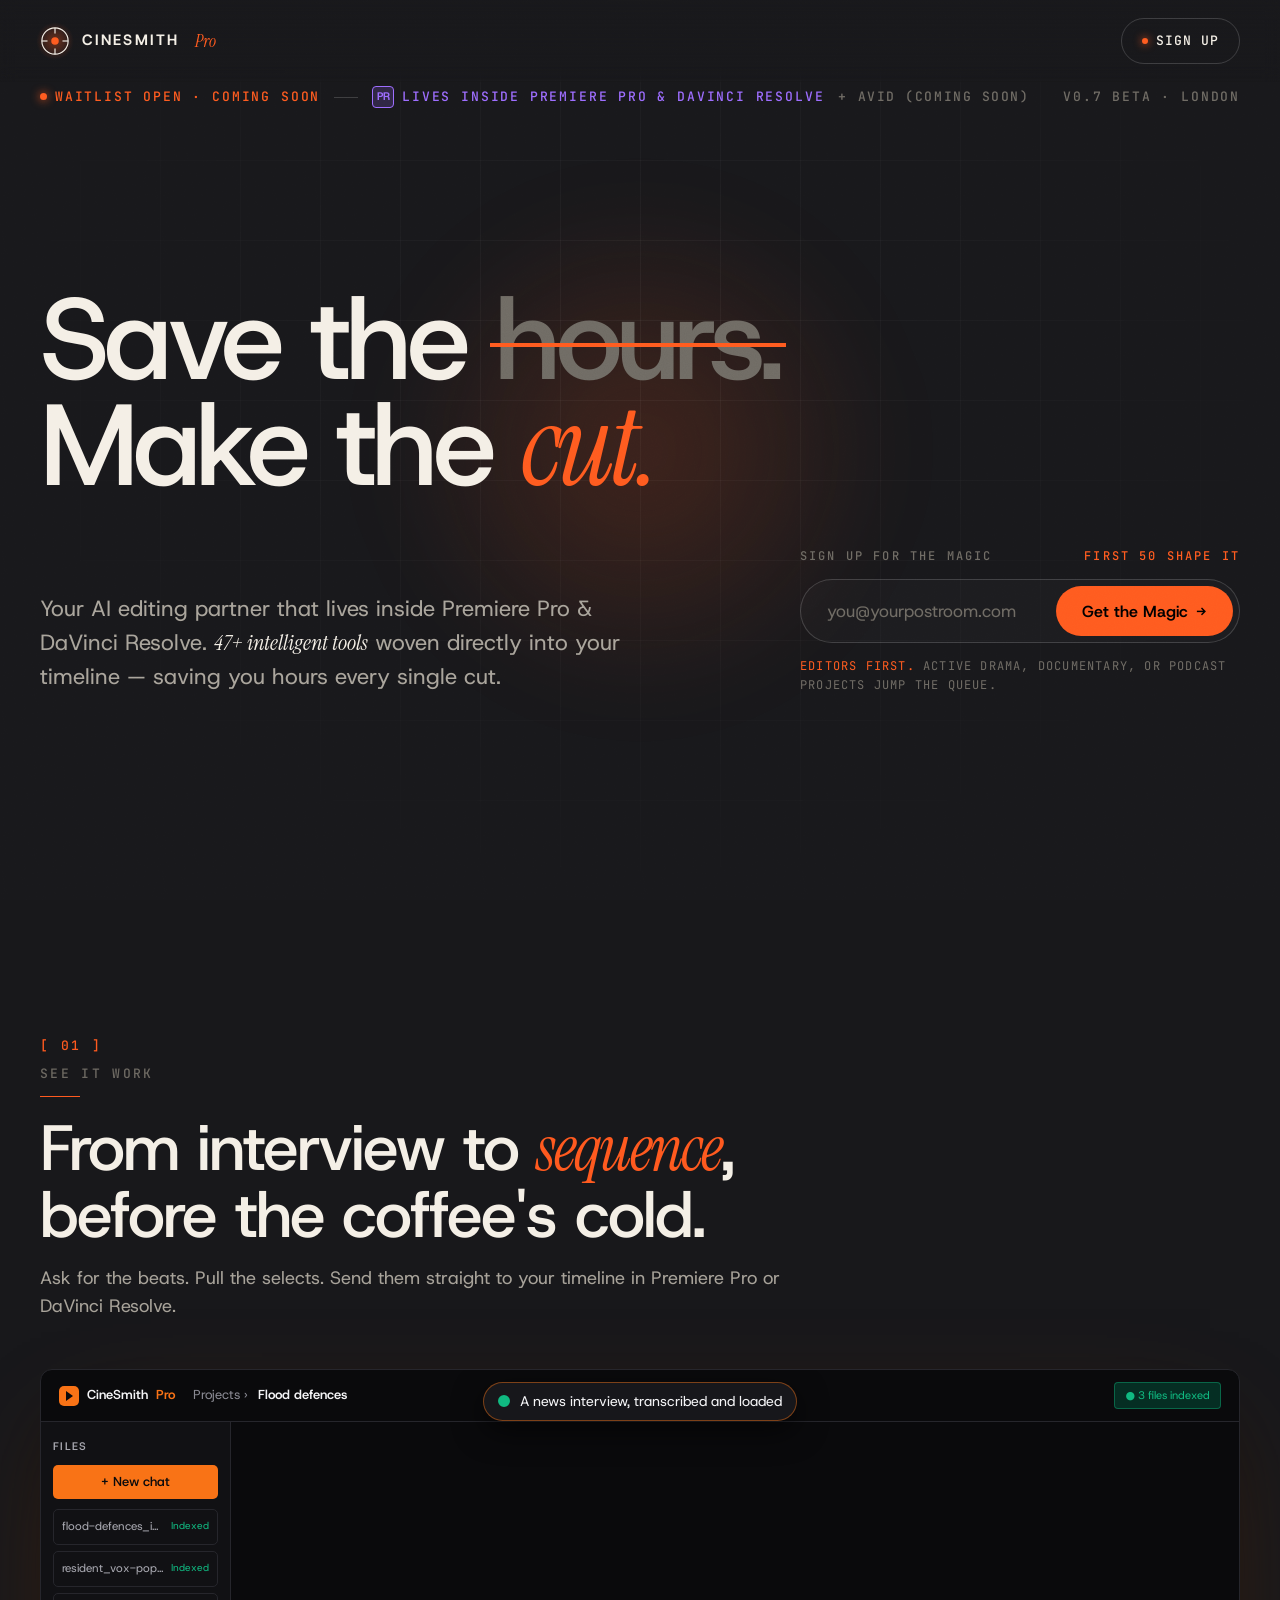
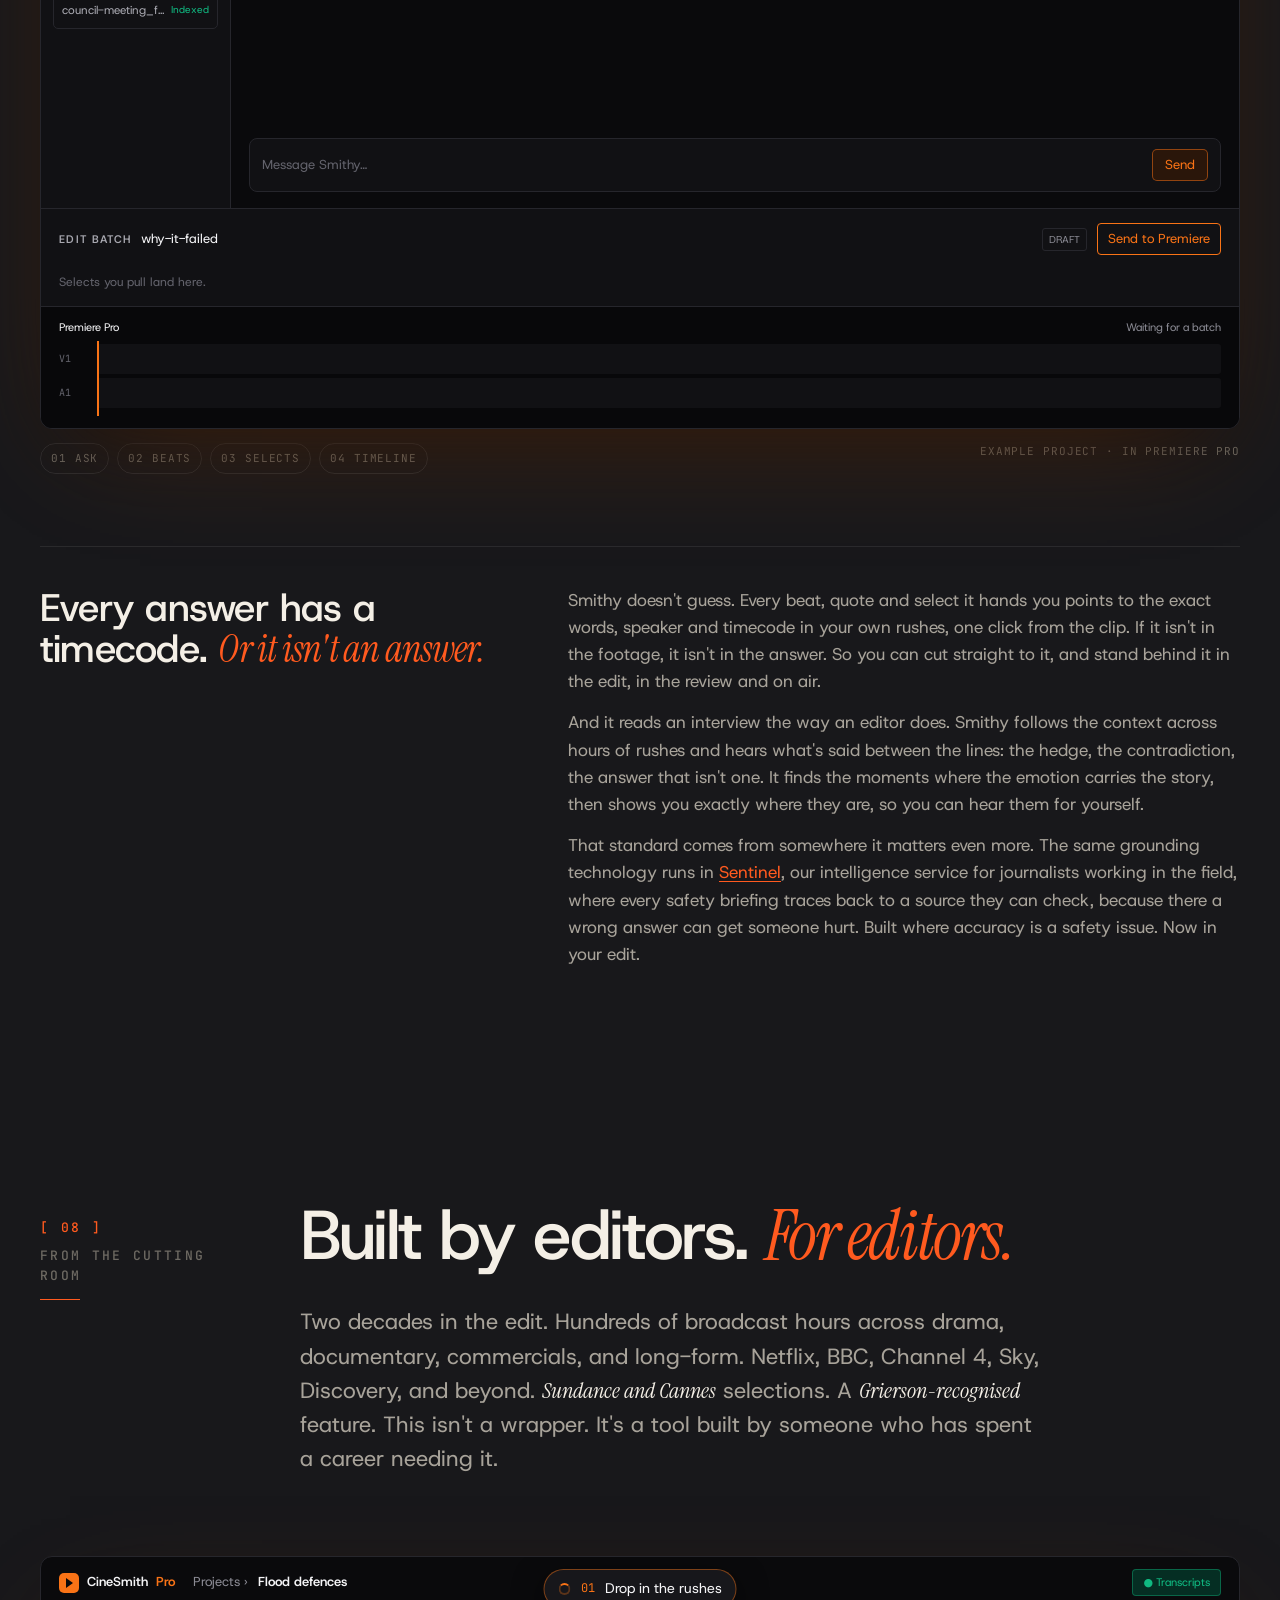
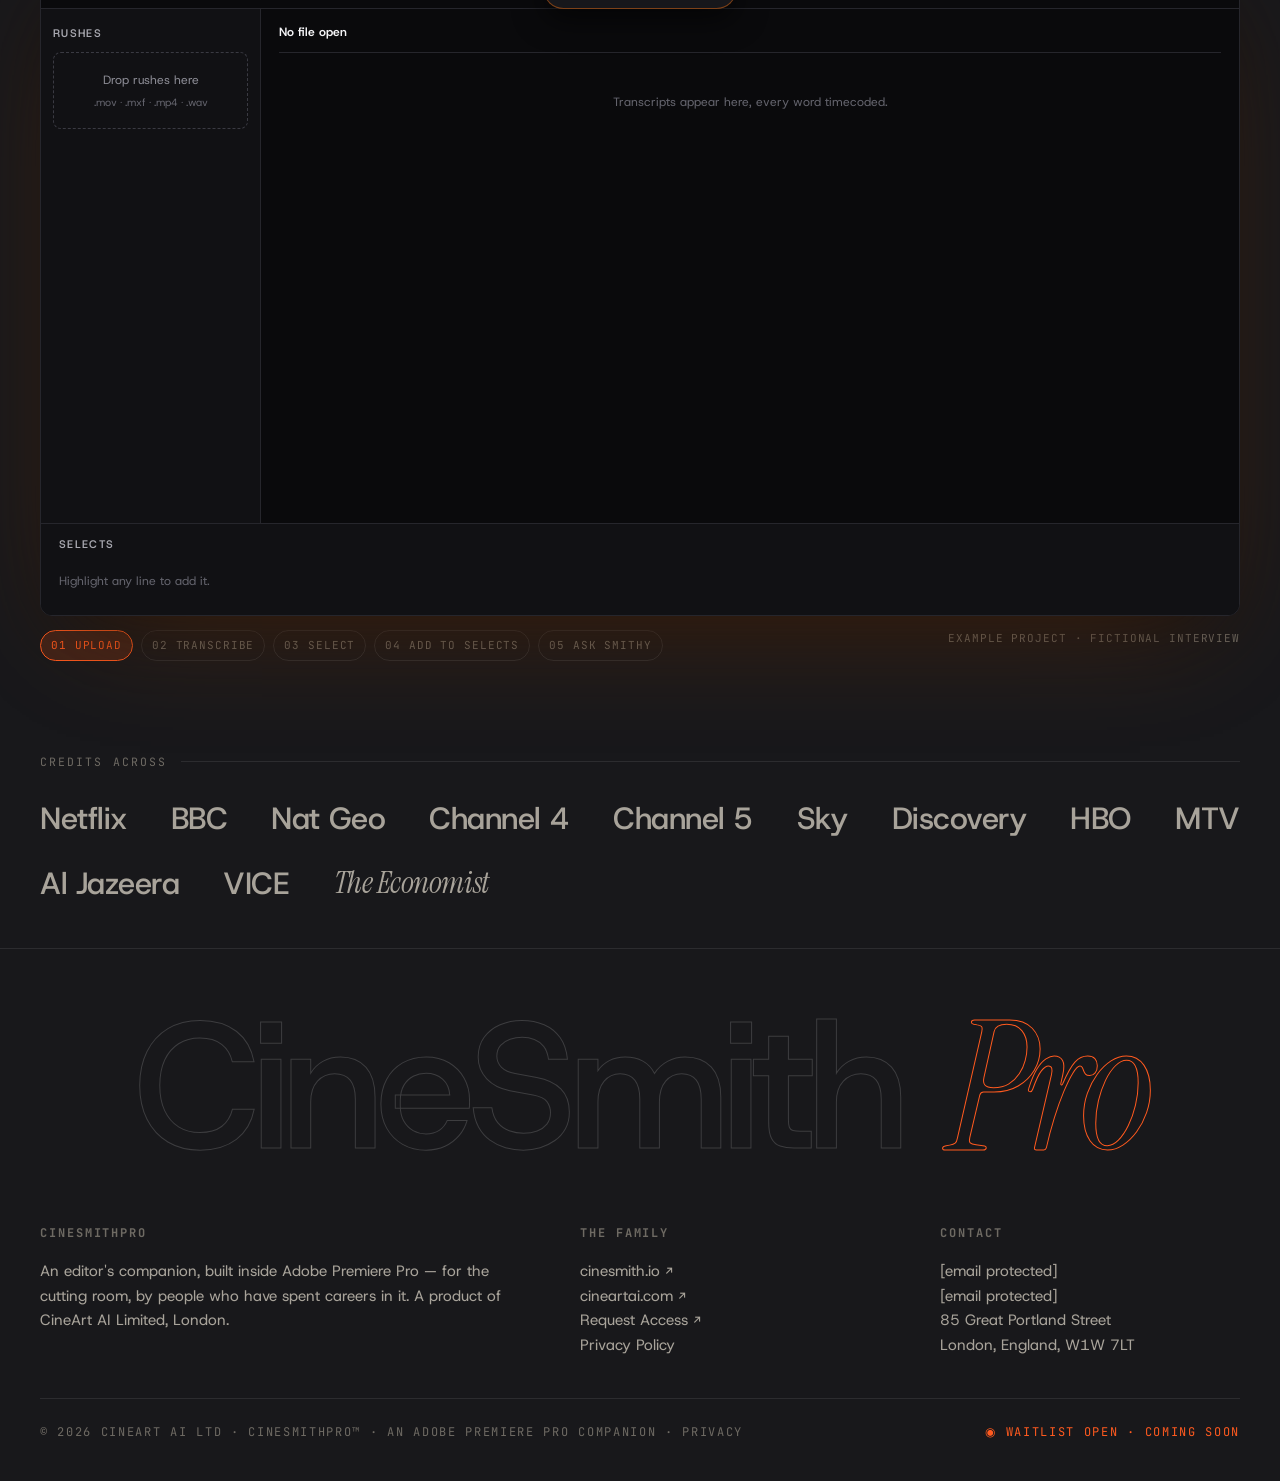
==== commit 13e66ca1: "copy: accuracy block - context, subtext and emotion" ====
--- a/index.html
+++ b/index.html
@@ -915,6 +915,7 @@
       <h3>Every answer has a timecode. <em>Or it isn't an answer.</em></h3>
       <div class="trust-body">
         <p>Smithy doesn't guess. Every beat, quote and select it hands you points to the exact words, speaker and timecode in your own rushes, one click from the clip. If it isn't in the footage, it isn't in the answer. So you can cut straight to it, and stand behind it in the edit, in the review and on air.</p>
+        <p>And it reads an interview the way an editor does. Smithy follows the context across hours of rushes and hears what's said between the lines: the hedge, the contradiction, the answer that isn't one. It finds the moments where the emotion carries the story, then shows you exactly where they are, so you can hear them for yourself.</p>
         <p>That standard comes from somewhere it matters even more. The same grounding technology runs in <a href="https://sentinel-insi.org" target="_blank" rel="noopener noreferrer">Sentinel</a>, our intelligence service for journalists working in the field, where every safety briefing traces back to a source they can check, because there a wrong answer can get someone hurt. Built where accuracy is a safety issue. Now in your edit.</p>
       </div>
     </div>
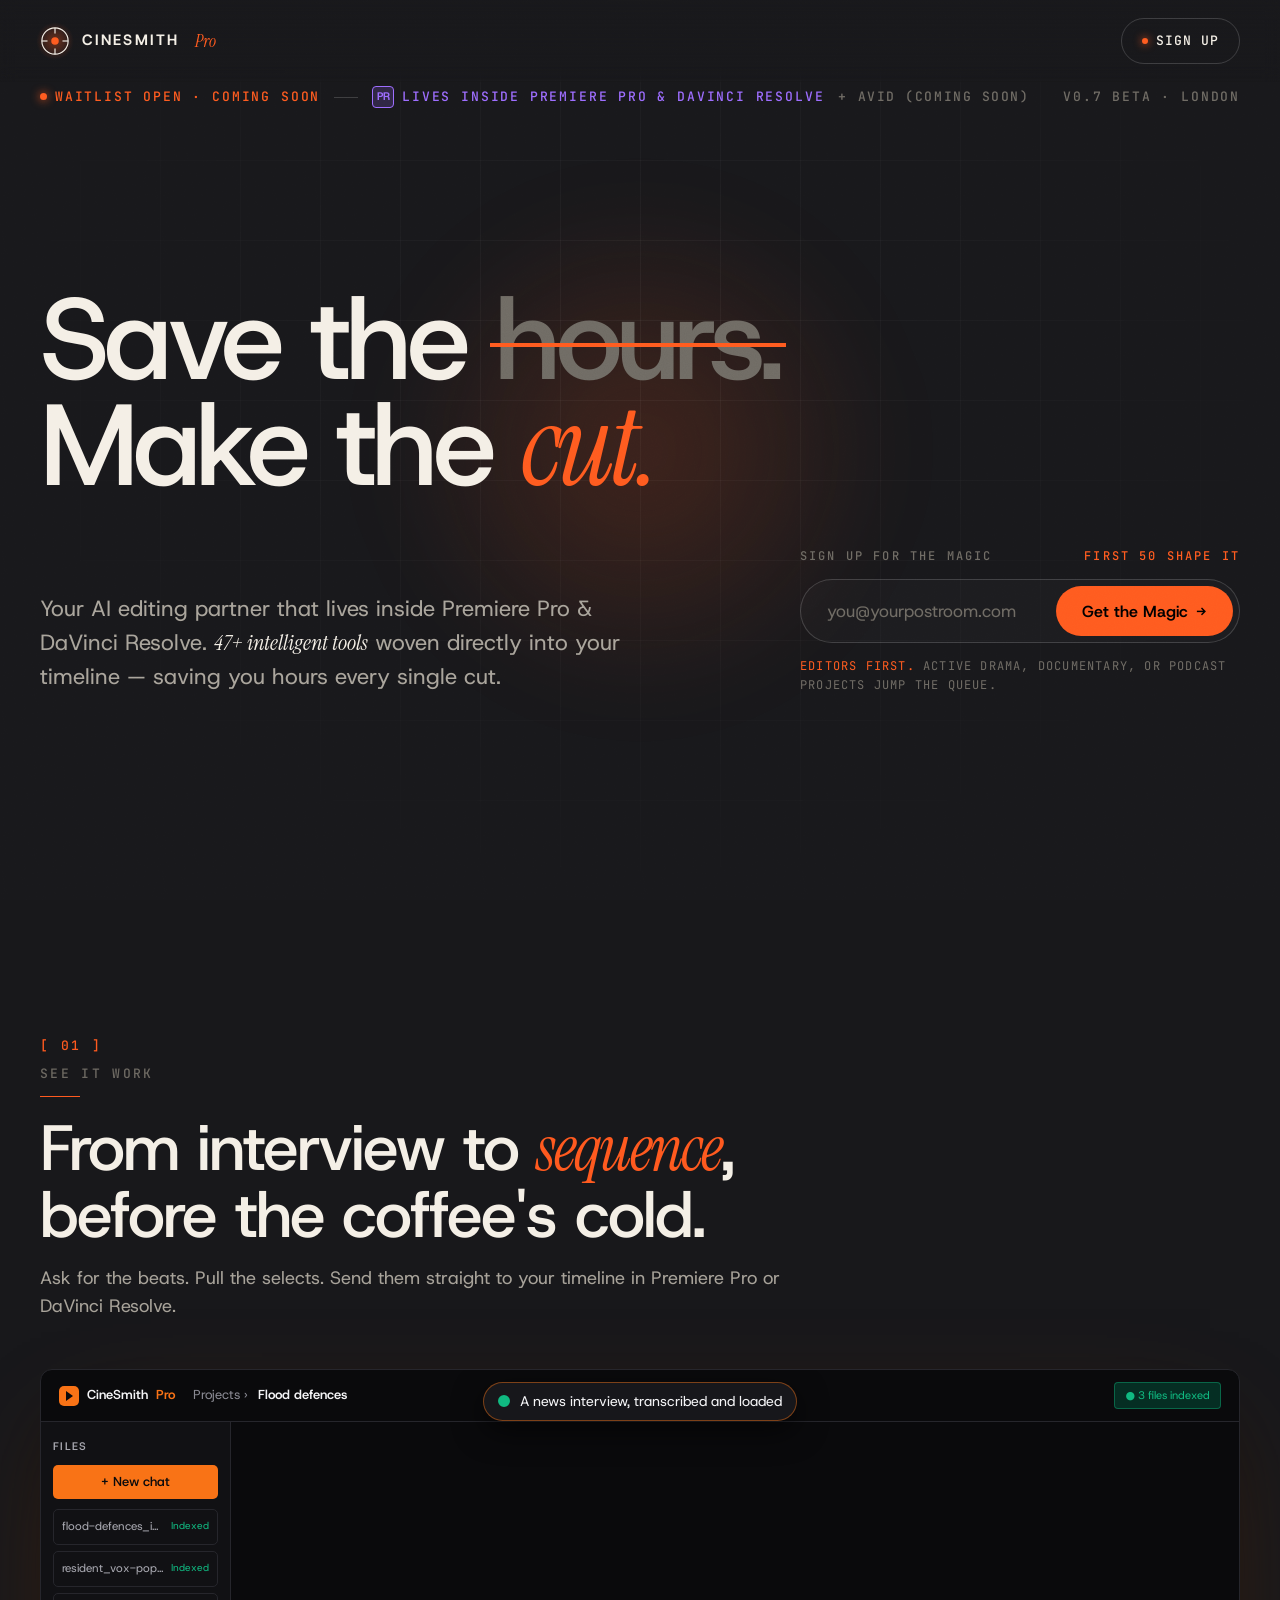
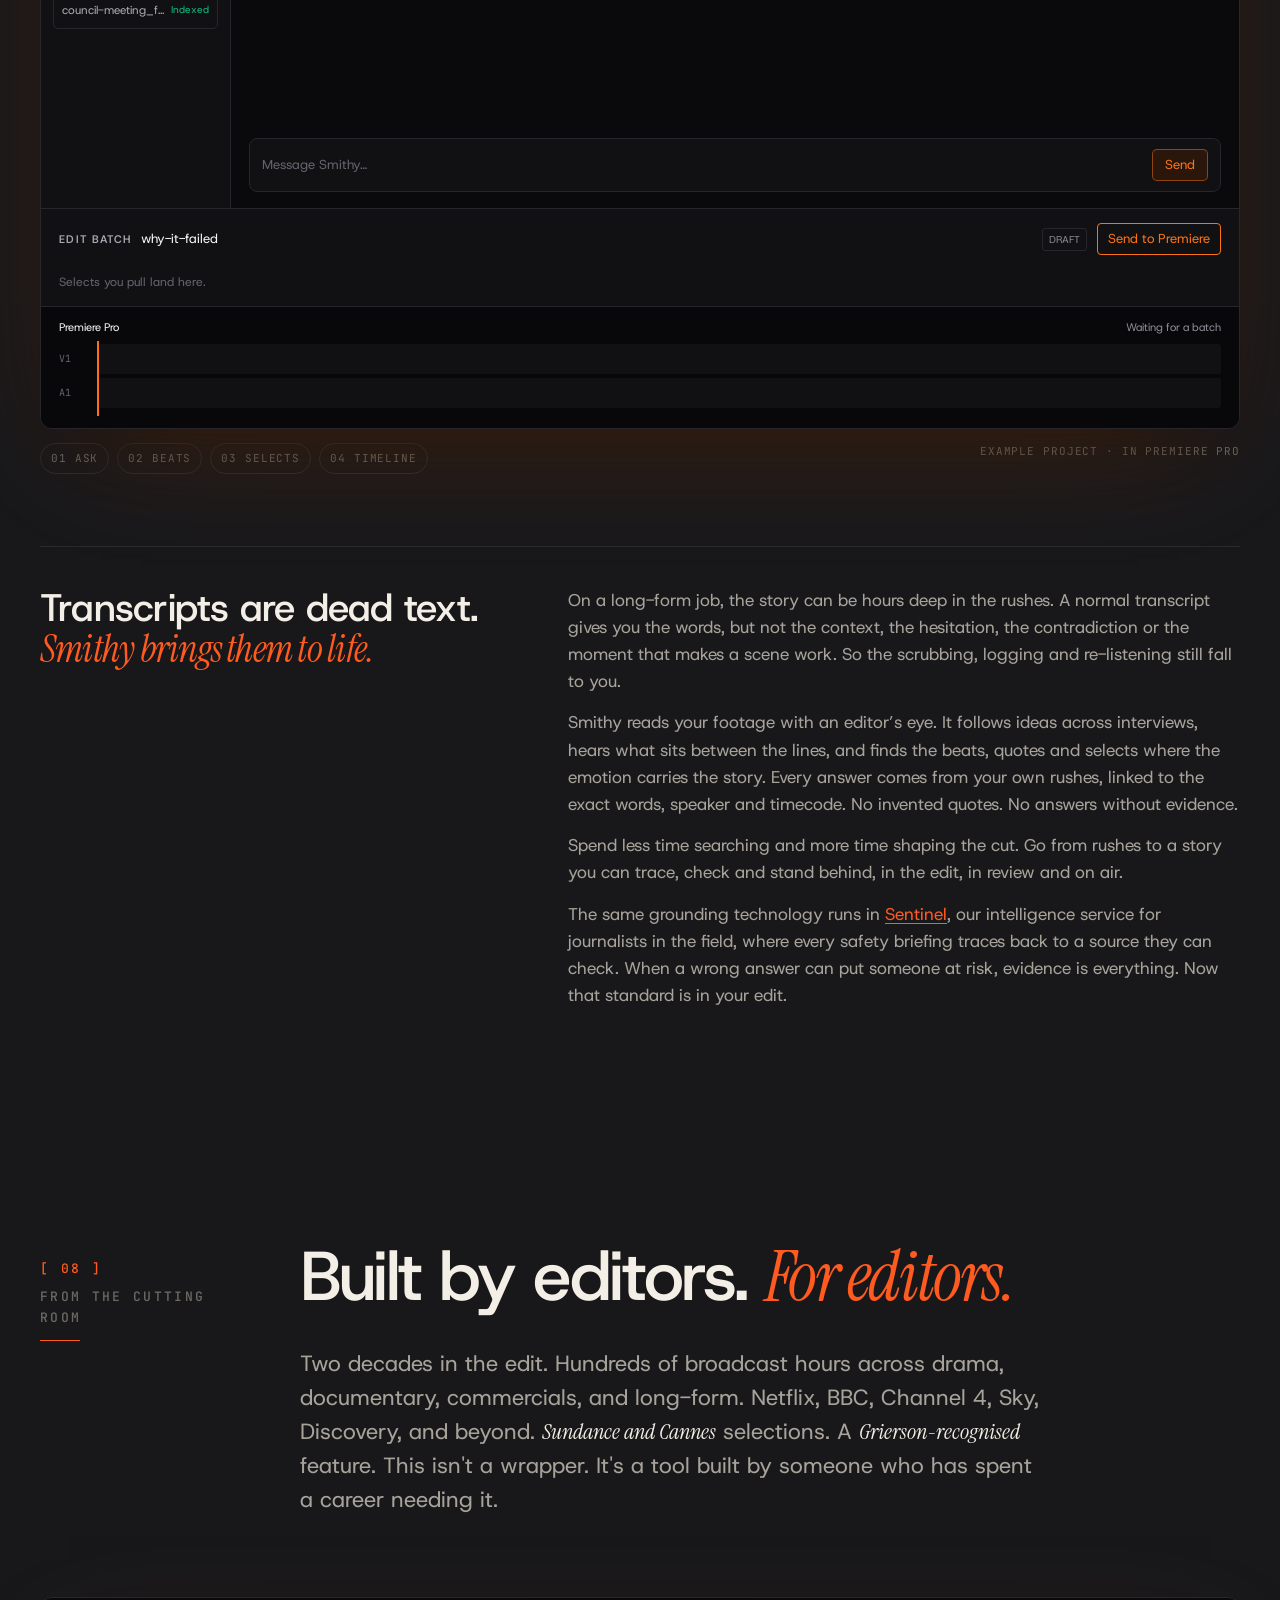
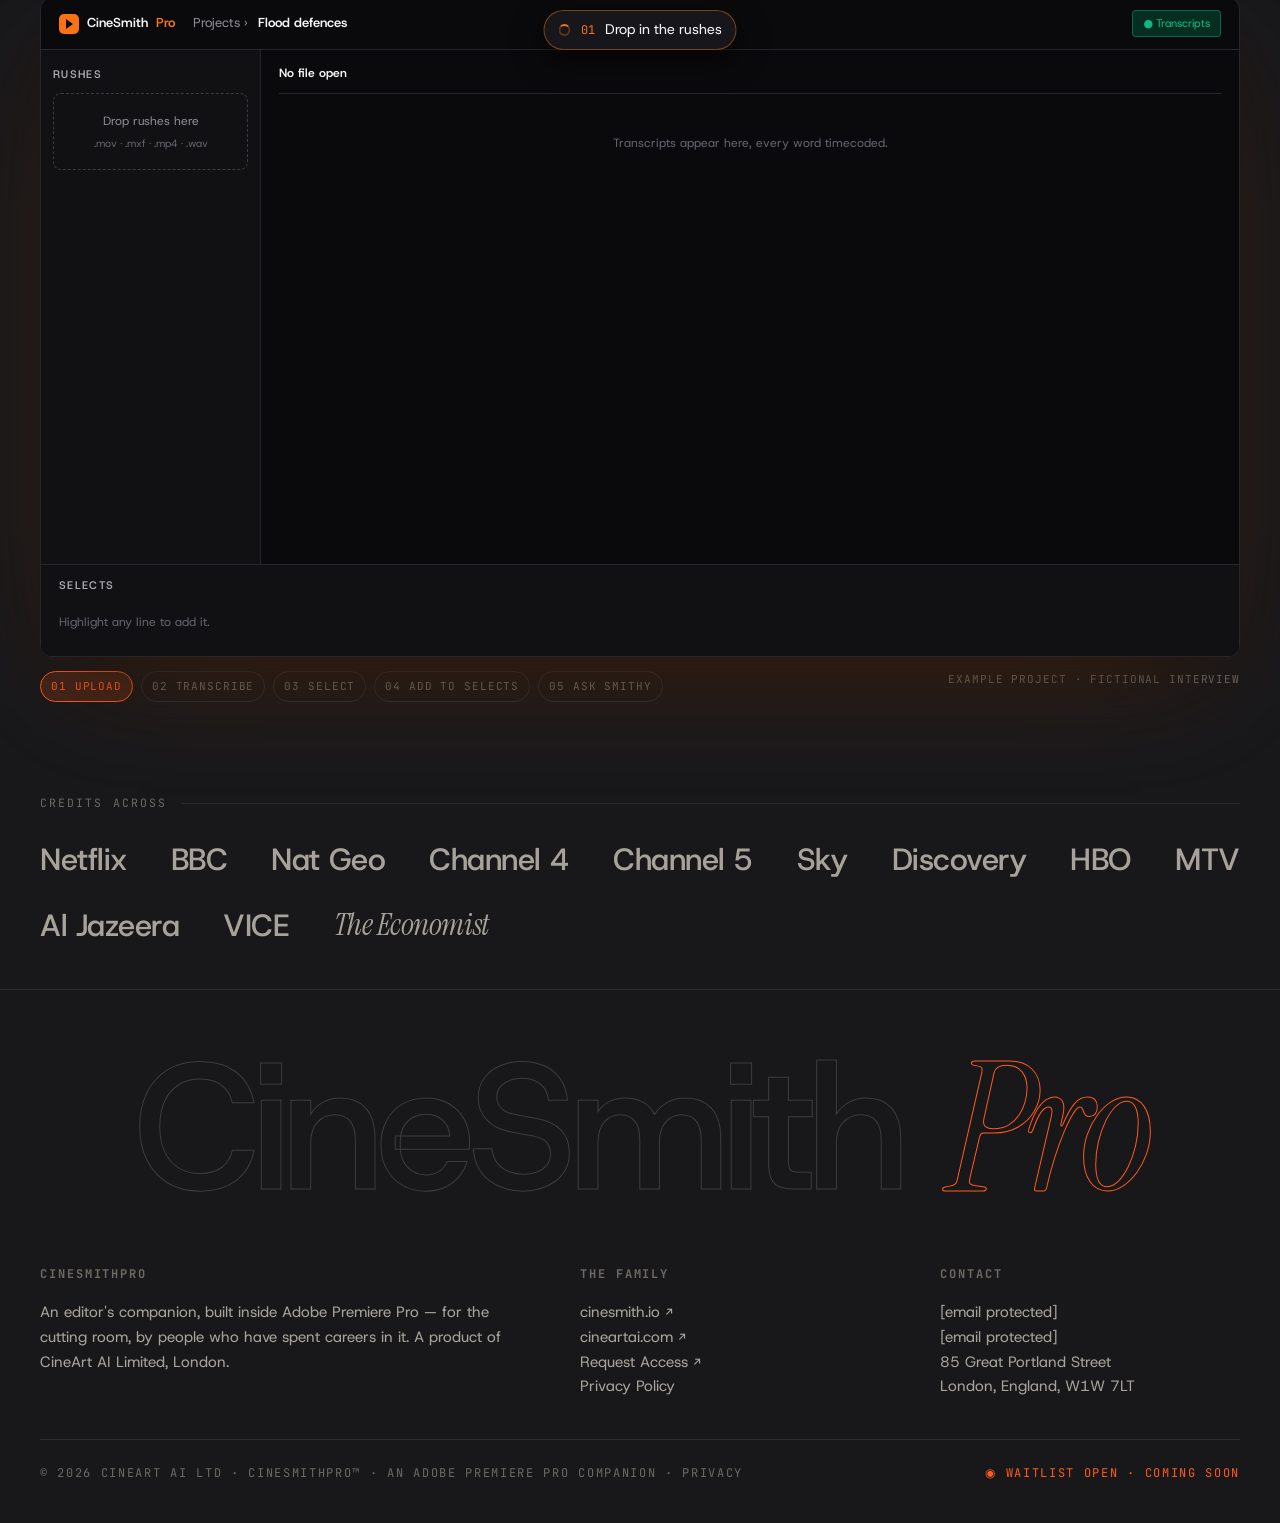
==== commit adca318b: "copy: accuracy block redrafted problem/solution/result (ChatGPT redraft merged)" ====
--- a/index.html
+++ b/index.html
@@ -912,11 +912,12 @@
 
     <!-- Accuracy: Smithy is grounded the same way as Sentinel -->
     <div class="trust reveal">
-      <h3>Every answer has a timecode. <em>Or it isn't an answer.</em></h3>
+      <h3>Transcripts are dead text. <em>Smithy brings them to life.</em></h3>
       <div class="trust-body">
-        <p>Smithy doesn't guess. Every beat, quote and select it hands you points to the exact words, speaker and timecode in your own rushes, one click from the clip. If it isn't in the footage, it isn't in the answer. So you can cut straight to it, and stand behind it in the edit, in the review and on air.</p>
-        <p>And it reads an interview the way an editor does. Smithy follows the context across hours of rushes and hears what's said between the lines: the hedge, the contradiction, the answer that isn't one. It finds the moments where the emotion carries the story, then shows you exactly where they are, so you can hear them for yourself.</p>
-        <p>That standard comes from somewhere it matters even more. The same grounding technology runs in <a href="https://sentinel-insi.org" target="_blank" rel="noopener noreferrer">Sentinel</a>, our intelligence service for journalists working in the field, where every safety briefing traces back to a source they can check, because there a wrong answer can get someone hurt. Built where accuracy is a safety issue. Now in your edit.</p>
+        <p>On a long-form job, the story can be hours deep in the rushes. A normal transcript gives you the words, but not the context, the hesitation, the contradiction or the moment that makes a scene work. So the scrubbing, logging and re-listening still fall to you.</p>
+        <p>Smithy reads your footage with an editor&rsquo;s eye. It follows ideas across interviews, hears what sits between the lines, and finds the beats, quotes and selects where the emotion carries the story. Every answer comes from your own rushes, linked to the exact words, speaker and timecode. No invented quotes. No answers without evidence.</p>
+        <p>Spend less time searching and more time shaping the cut. Go from rushes to a story you can trace, check and stand behind, in the edit, in review and on air.</p>
+        <p>The same grounding technology runs in <a href="https://sentinel-insi.org" target="_blank" rel="noopener noreferrer">Sentinel</a>, our intelligence service for journalists in the field, where every safety briefing traces back to a source they can check. When a wrong answer can put someone at risk, evidence is everything. Now that standard is in your edit.</p>
       </div>
     </div>
   </div>
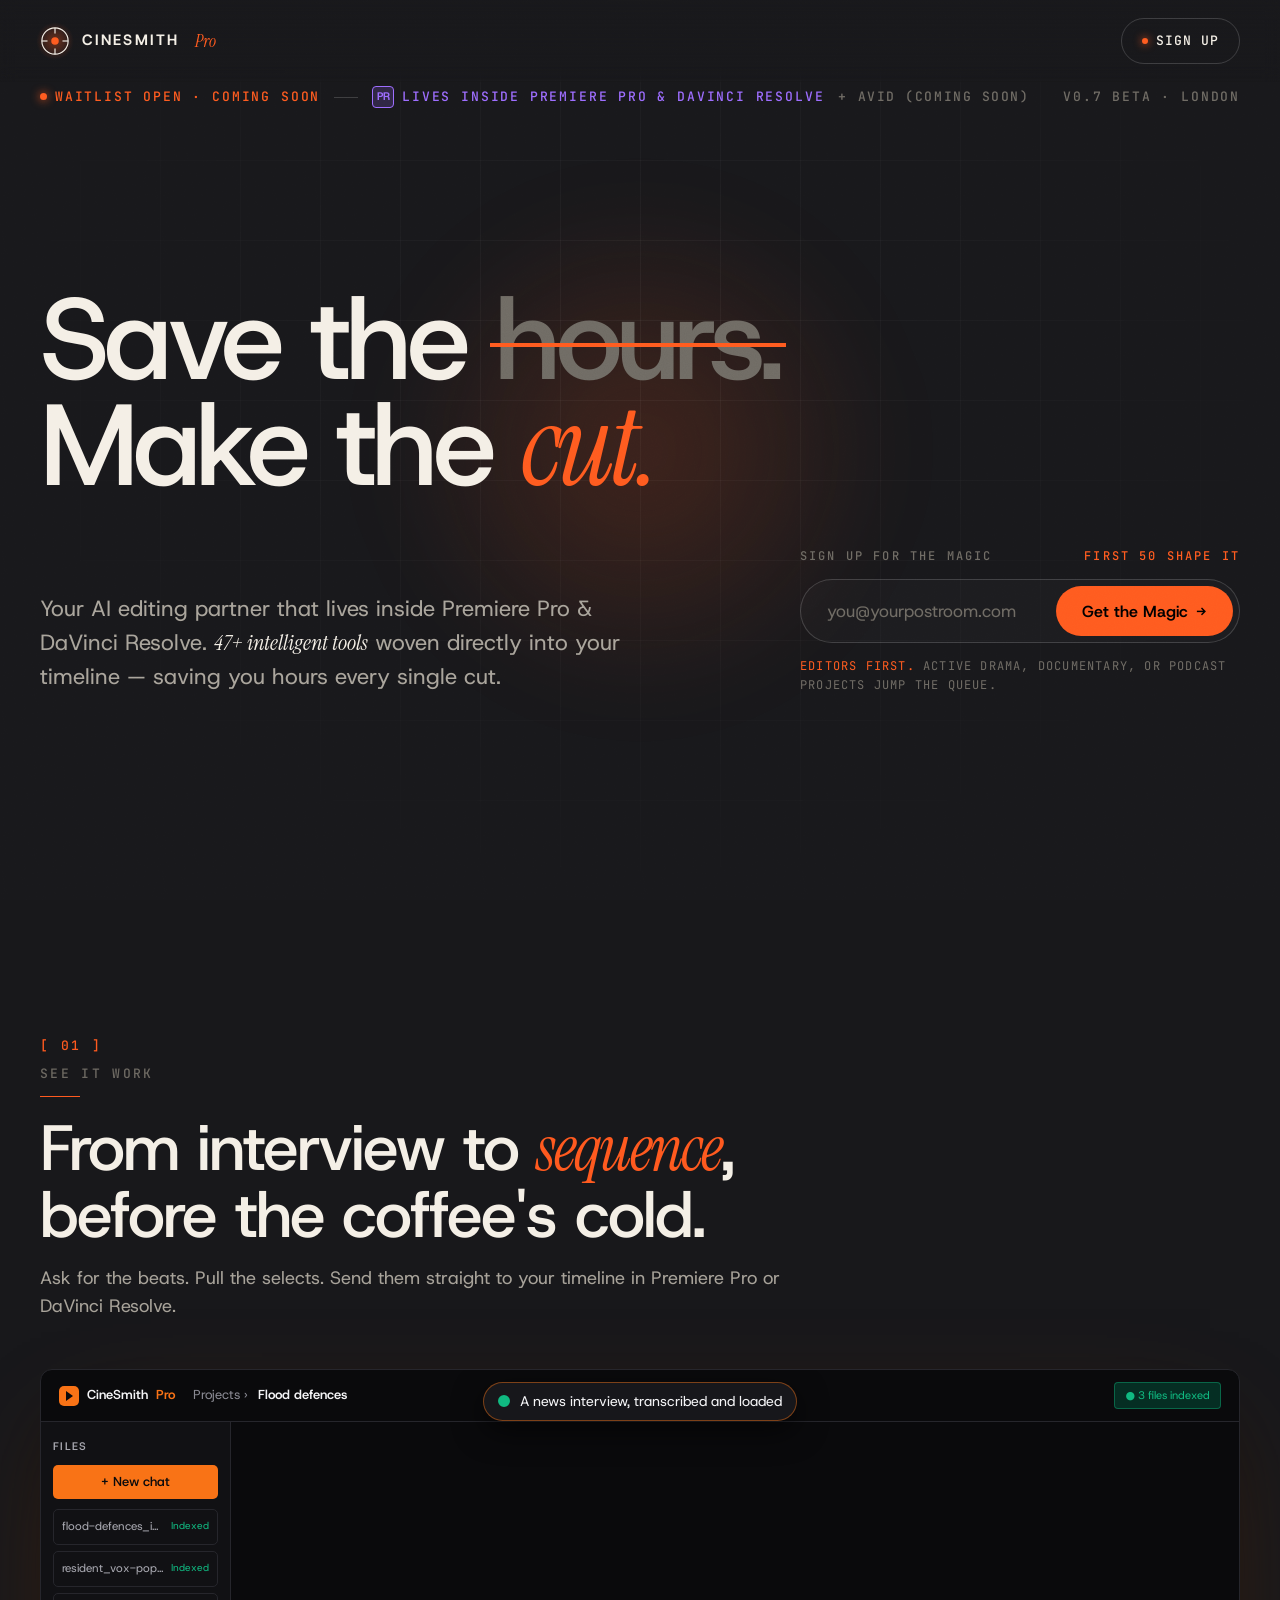
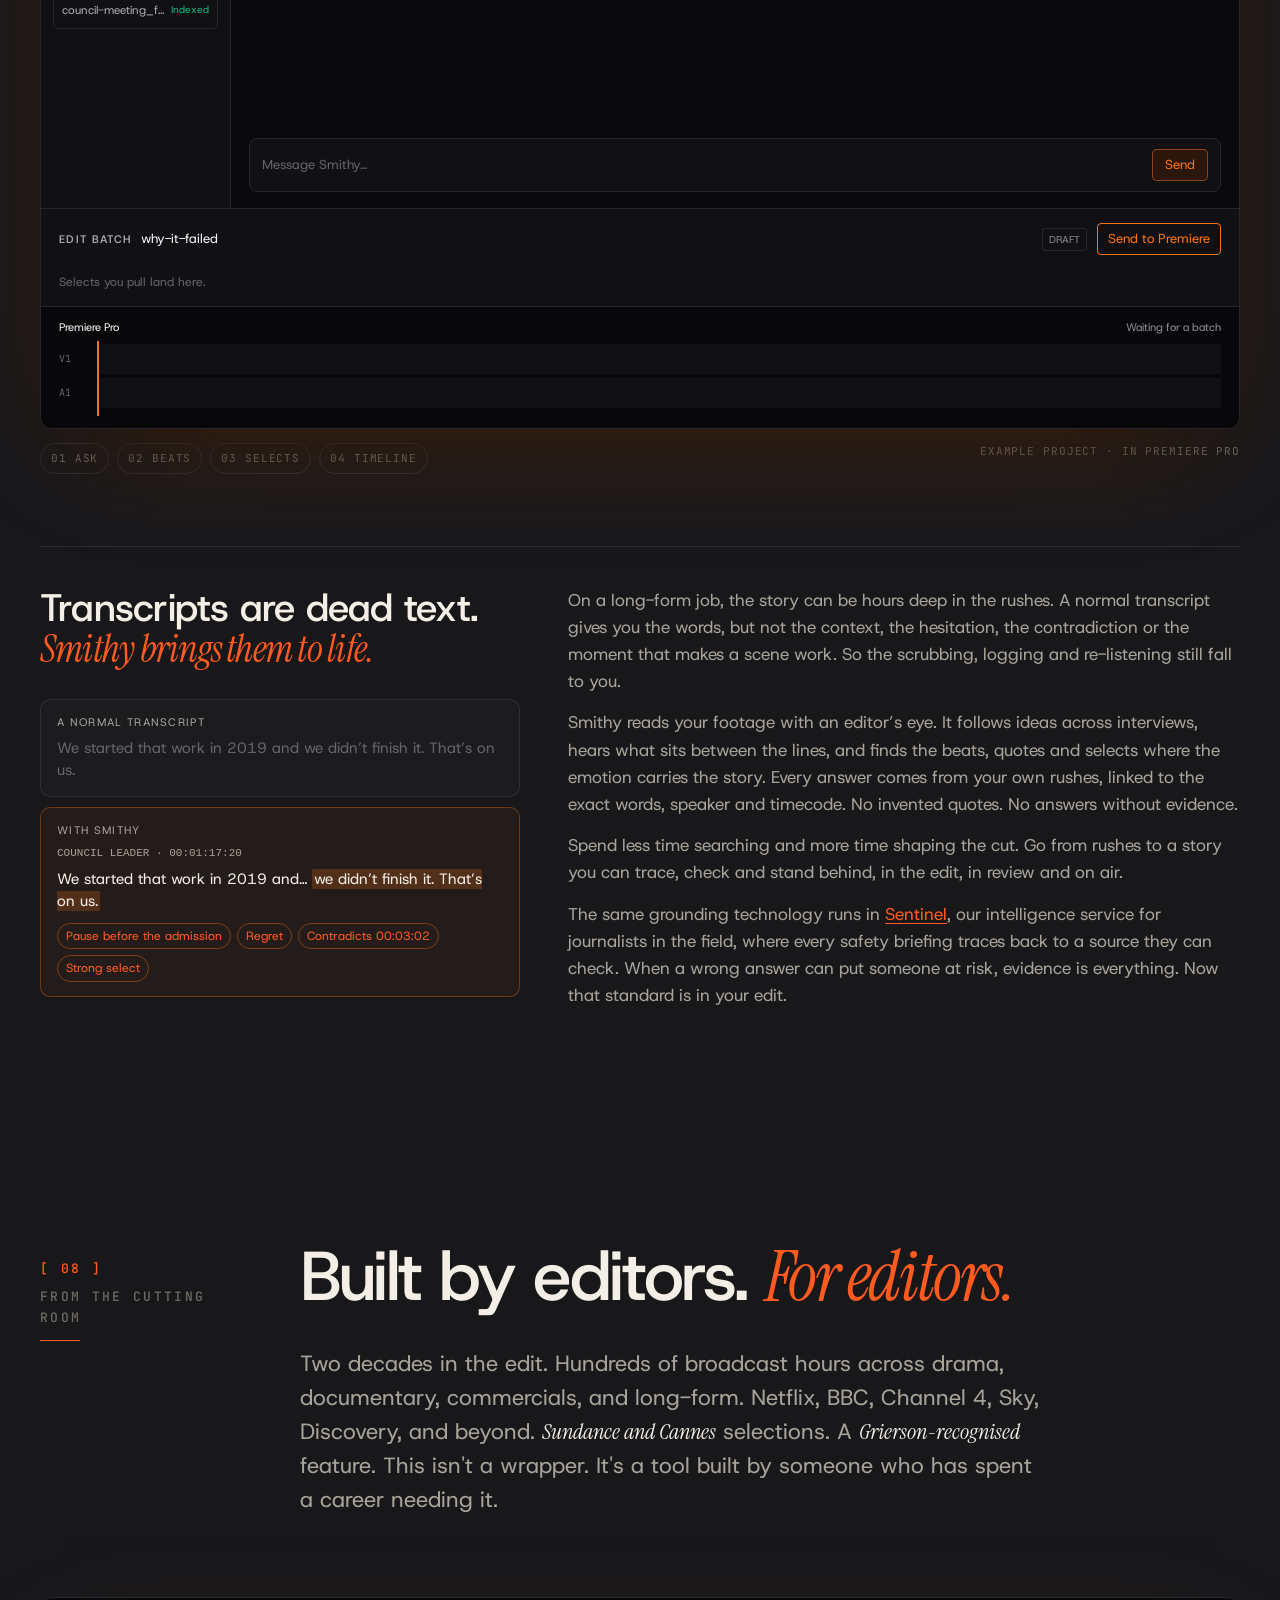
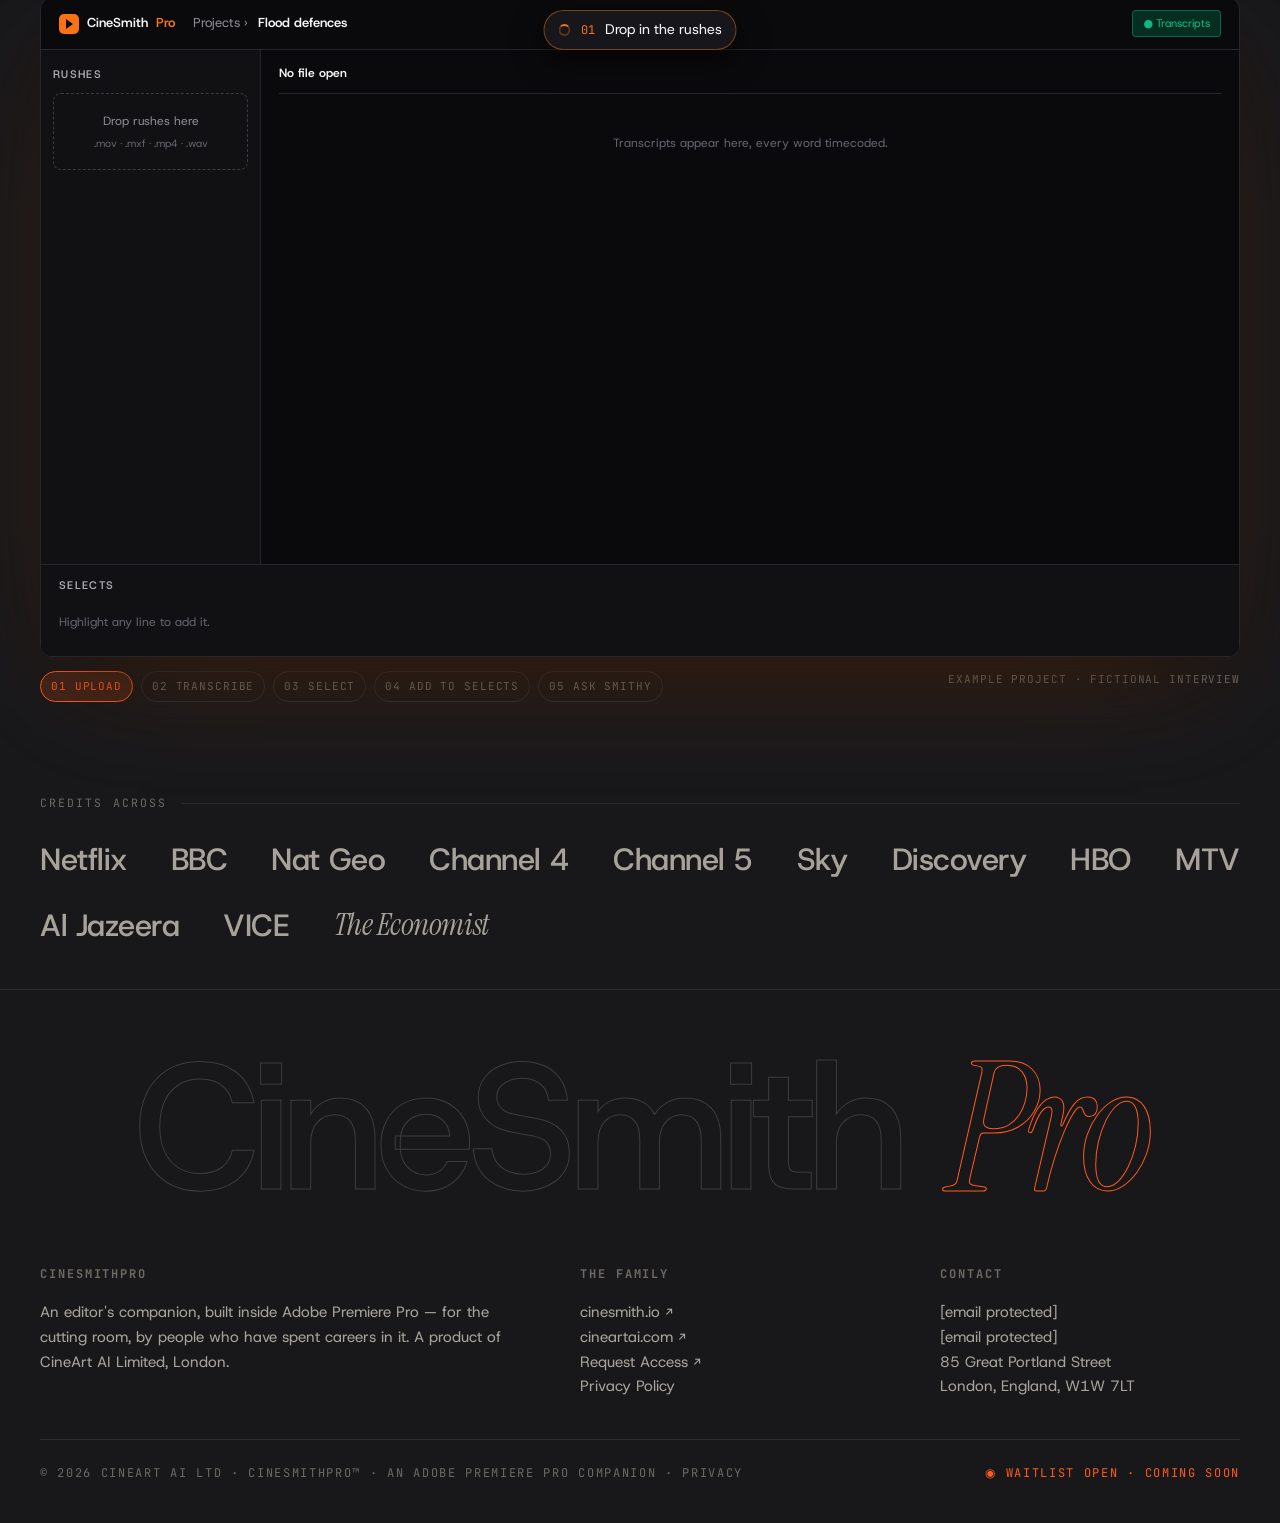
==== commit 6d132610: "feat: play buttons in transcript demo; before/after example beside accuracy headline" ====
--- a/index.html
+++ b/index.html
@@ -776,6 +776,18 @@
   .trust h3 em { font-family: var(--f-serif); font-style: italic; font-weight: 400; color: var(--ember); }
   .trust-body p { color: var(--ink-dim); font-size: 17px; line-height: 1.6; margin: 0 0 14px; }
   .trust-body a { color: var(--ember); text-decoration: underline; text-underline-offset: 3px; }
+  .trust-side { align-self: start; position: sticky; top: 96px; }
+  .trust-ex { margin-top: 28px; display: grid; gap: 10px; }
+  .trust-ex .lbl { font-size: 11px; letter-spacing: .12em; text-transform: uppercase; color: var(--ink-dim); margin-bottom: 6px; }
+  .trust-ex .card { border: 1px solid rgba(255,255,255,0.08); border-radius: 10px; padding: 14px 16px; background: rgba(255,255,255,0.02); }
+  .trust-ex .dead p { margin: 0; color: rgba(255,255,255,0.32); font-size: 15px; line-height: 1.5; }
+  .trust-ex .live { border-color: rgba(249,115,22,.35); background: rgba(249,115,22,.05); }
+  .trust-ex .live p { margin: 0 0 10px; font-size: 15px; line-height: 1.5; }
+  .trust-ex .live mark { background: rgba(249,115,22,.22); color: inherit; border-radius: 2px; padding: 0 2px; }
+  .trust-ex .meta { font-family: ui-monospace, monospace; font-size: 11px; color: var(--ink-dim); margin-bottom: 6px; }
+  .trust-ex .tags { display: flex; flex-wrap: wrap; gap: 6px; }
+  .trust-ex .tags span { font-size: 12px; padding: 3px 8px; border-radius: 99px; border: 1px solid rgba(249,115,22,.4); color: var(--ember); }
+  @media (max-width: 760px) { .trust-side { position: static; } }
   @media (max-width: 760px) { .trust { grid-template-columns: 1fr; gap: 18px; margin-top: 48px; padding-top: 28px; } .trust-body p { font-size: 16px; } }
 </style>
 <!-- Demo version switch: v3 by default; ?demo=v1 or ?demo=v2 loads an earlier version. -->
@@ -912,7 +924,17 @@
 
     <!-- Accuracy: Smithy is grounded the same way as Sentinel -->
     <div class="trust reveal">
-      <h3>Transcripts are dead text. <em>Smithy brings them to life.</em></h3>
+      <div class="trust-side">
+        <h3>Transcripts are dead text. <em>Smithy brings them to life.</em></h3>
+        <div class="trust-ex" aria-label="Example: one transcript line, before and after Smithy">
+          <div class="card dead"><div class="lbl">A normal transcript</div><p>We started that work in 2019 and we didn&rsquo;t finish it. That&rsquo;s on us.</p></div>
+          <div class="card live"><div class="lbl">With Smithy</div>
+            <div class="meta">COUNCIL LEADER &middot; 00:01:17:20</div>
+            <p>We started that work in 2019 and&hellip; <mark>we didn&rsquo;t finish it. That&rsquo;s on us.</mark></p>
+            <div class="tags"><span>Pause before the admission</span><span>Regret</span><span>Contradicts 00:03:02</span><span>Strong select</span></div>
+          </div>
+        </div>
+      </div>
       <div class="trust-body">
         <p>On a long-form job, the story can be hours deep in the rushes. A normal transcript gives you the words, but not the context, the hesitation, the contradiction or the moment that makes a scene work. So the scrubbing, logging and re-listening still fall to you.</p>
         <p>Smithy reads your footage with an editor&rsquo;s eye. It follows ideas across interviews, hears what sits between the lines, and finds the beats, quotes and selects where the emotion carries the story. Every answer comes from your own rushes, linked to the exact words, speaker and timecode. No invented quotes. No answers without evidence.</p>
--- a/assets/transcript-demo.css
+++ b/assets/transcript-demo.css
@@ -138,3 +138,10 @@
 .tx-smithy { overflow-y: auto; scrollbar-width: none; scroll-behavior: smooth; }
 .tx-smithy::-webkit-scrollbar { display: none; }
 .tx-chips { max-height: 184px; }
+
+/* Play buttons on transcript lines and selects, matching the main demo. */
+.csp-tx .csp-play { display: inline-grid; place-items: center; width: 18px; height: 18px; border-radius: 50%; border: 1px solid var(--c-hair); color: var(--c-mute); font-size: 8px; line-height: 1; vertical-align: 1px; }
+.tx-line .tc .csp-play { width: 15px; height: 15px; font-size: 7px; margin-right: 6px; }
+.tx-chip { grid-template-columns: 22px 20px 196px 1fr auto; }
+.tx-chip .csp-play { border-color: rgba(249,115,22,.5); color: var(--c-orange); }
+@media (max-width: 760px) { .tx-chip { grid-template-columns: 18px 20px 1fr; } }
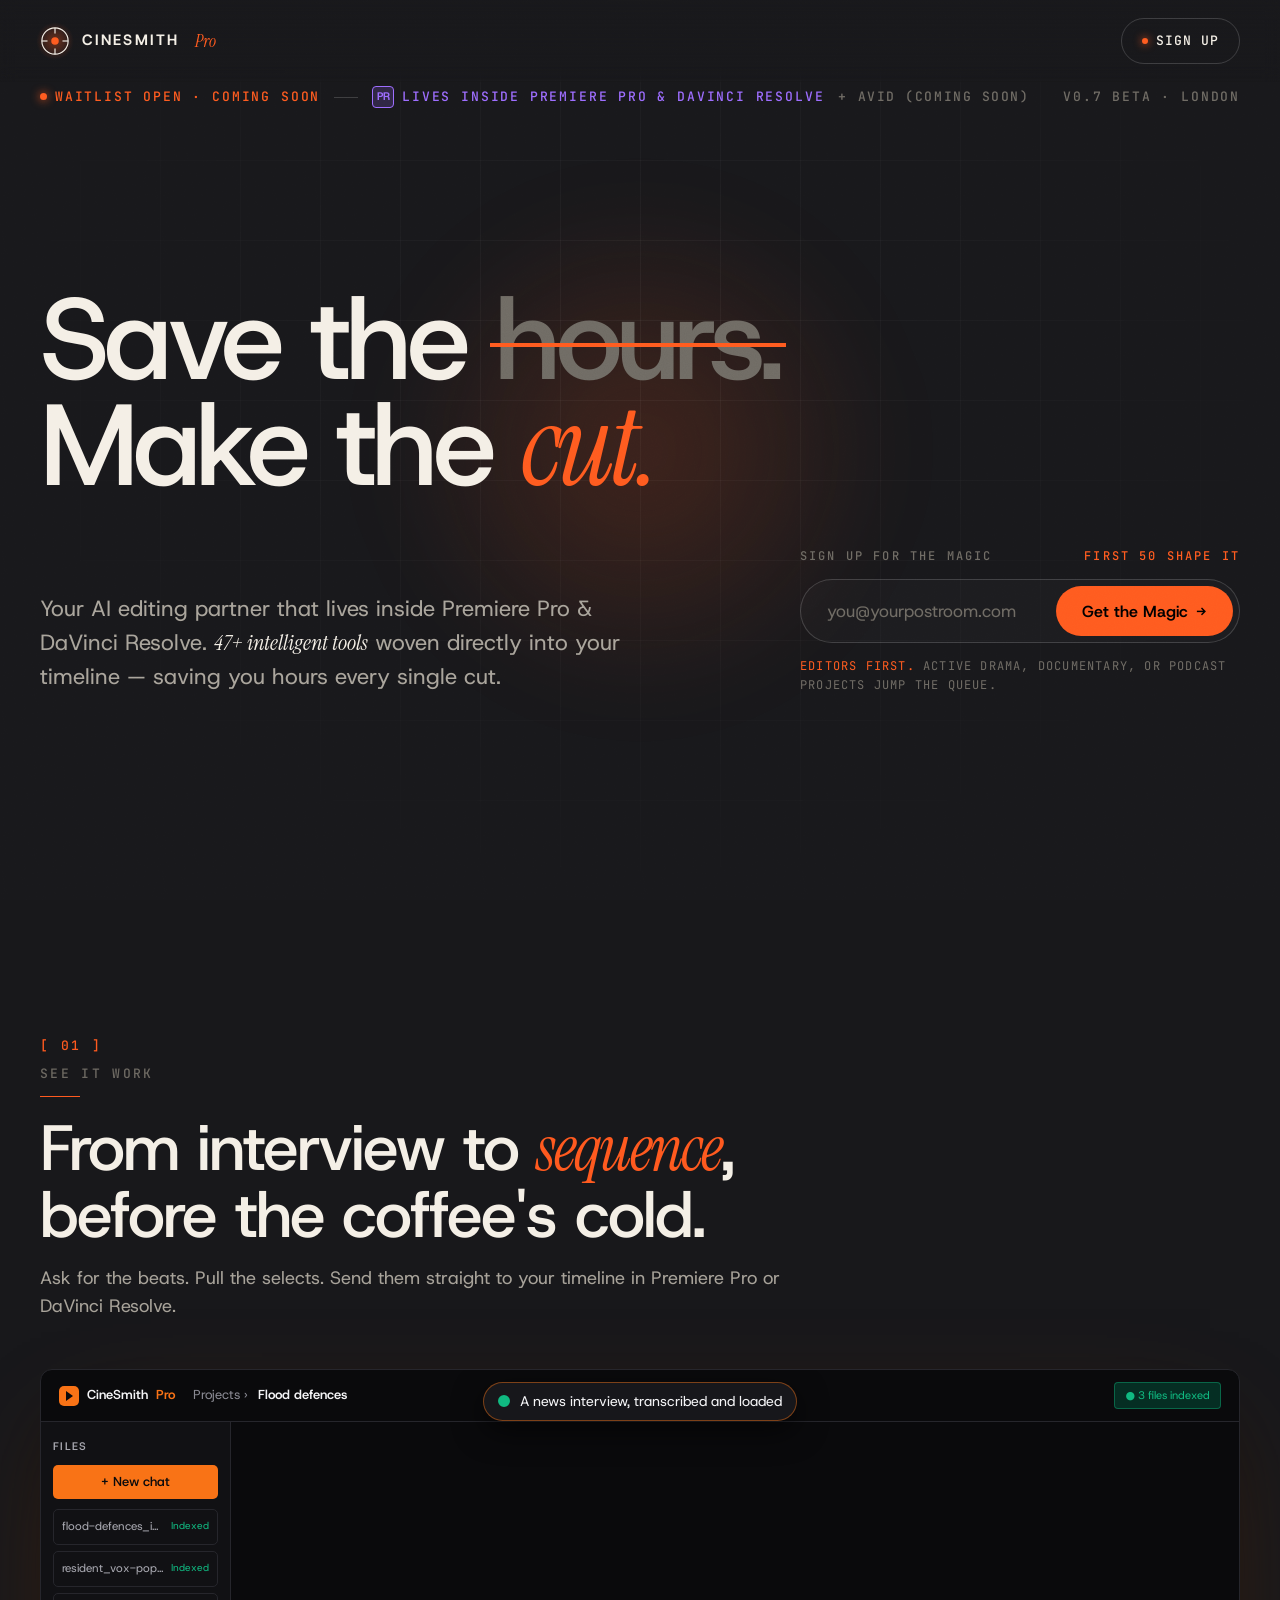
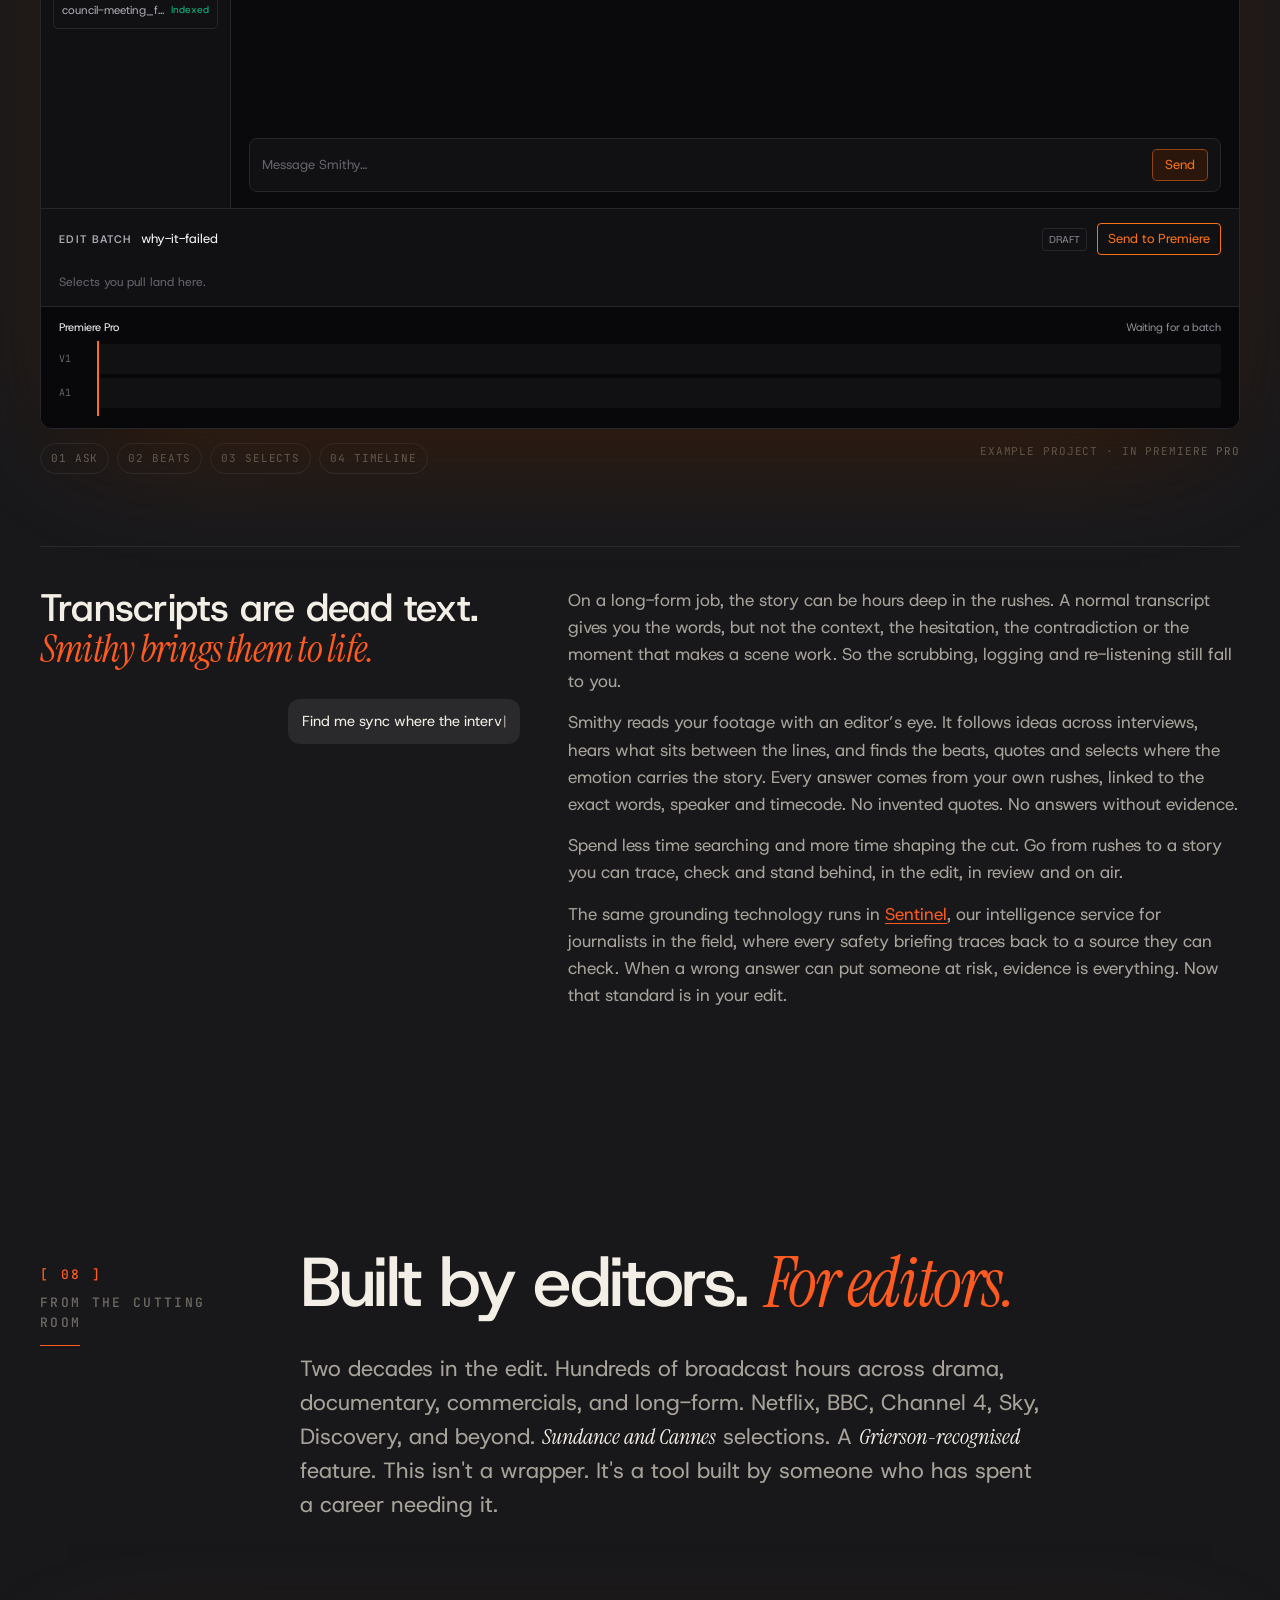
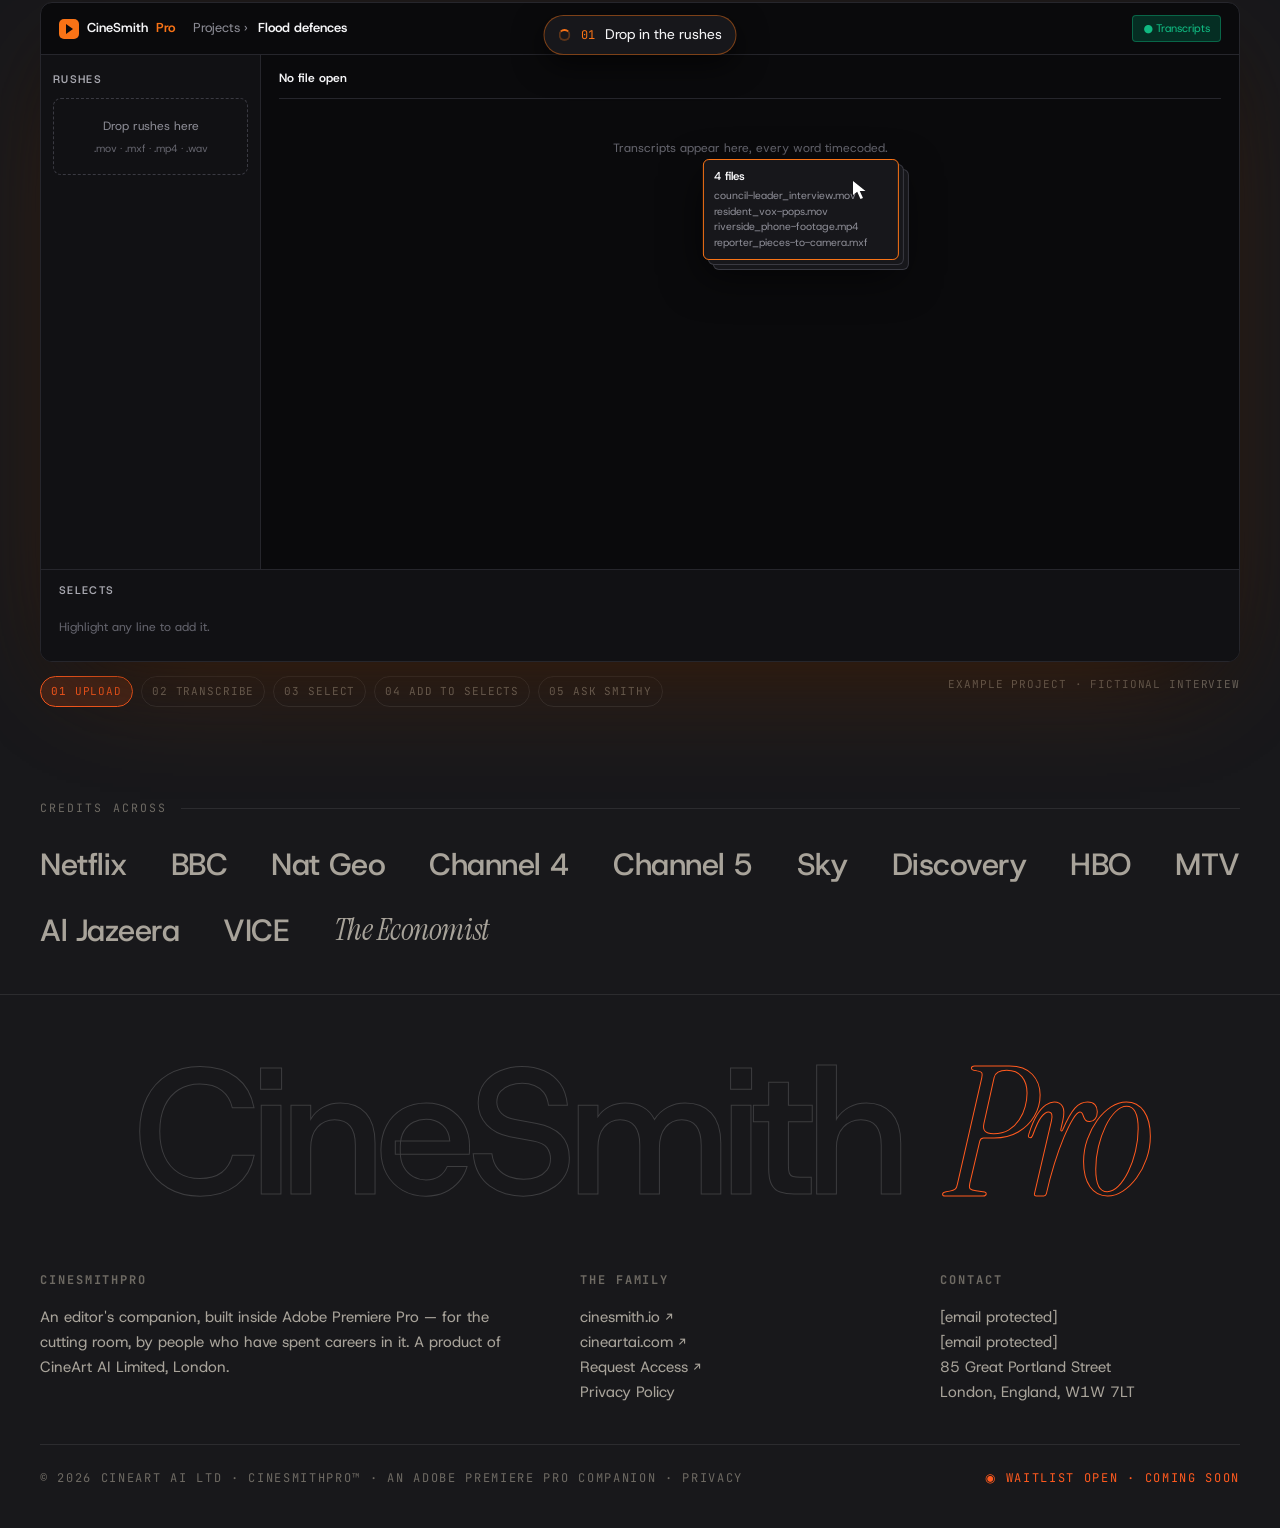
==== commit 7f51e0ea: "feat: accuracy block shows a looping Smithy chat finding emotional sync" ====
--- a/index.html
+++ b/index.html
@@ -777,16 +777,23 @@
   .trust-body p { color: var(--ink-dim); font-size: 17px; line-height: 1.6; margin: 0 0 14px; }
   .trust-body a { color: var(--ember); text-decoration: underline; text-underline-offset: 3px; }
   .trust-side { align-self: start; position: sticky; top: 96px; }
-  .trust-ex { margin-top: 28px; display: grid; gap: 10px; }
-  .trust-ex .lbl { font-size: 11px; letter-spacing: .12em; text-transform: uppercase; color: var(--ink-dim); margin-bottom: 6px; }
-  .trust-ex .card { border: 1px solid rgba(255,255,255,0.08); border-radius: 10px; padding: 14px 16px; background: rgba(255,255,255,0.02); }
-  .trust-ex .dead p { margin: 0; color: rgba(255,255,255,0.32); font-size: 15px; line-height: 1.5; }
-  .trust-ex .live { border-color: rgba(249,115,22,.35); background: rgba(249,115,22,.05); }
-  .trust-ex .live p { margin: 0 0 10px; font-size: 15px; line-height: 1.5; }
-  .trust-ex .live mark { background: rgba(249,115,22,.22); color: inherit; border-radius: 2px; padding: 0 2px; }
-  .trust-ex .meta { font-family: ui-monospace, monospace; font-size: 11px; color: var(--ink-dim); margin-bottom: 6px; }
-  .trust-ex .tags { display: flex; flex-wrap: wrap; gap: 6px; }
-  .trust-ex .tags span { font-size: 12px; padding: 3px 8px; border-radius: 99px; border: 1px solid rgba(249,115,22,.4); color: var(--ember); }
+  .trust-chat { margin-top: 28px; display: grid; gap: 12px; min-height: 330px; align-content: start; font-size: 14.5px; line-height: 1.45; }
+  .trust-chat .msg { border-radius: 12px; padding: 12px 14px; opacity: 0; transform: translateY(8px); transition: opacity .4s, transform .4s; }
+  .trust-chat .msg.in { opacity: 1; transform: none; }
+  .trust-chat .you { justify-self: end; max-width: 85%; background: rgba(255,255,255,0.08); min-height: 1.45em; }
+  .trust-chat .you .typed::after { content: "|"; opacity: .6; margin-left: 1px; }
+  .trust-chat .you.done .typed::after { content: ""; }
+  .trust-chat .smithy { border: 1px solid rgba(249,115,22,.35); background: rgba(249,115,22,.05); }
+  .trust-chat .who { font-size: 11px; letter-spacing: .12em; color: var(--ember); margin-bottom: 6px; }
+  .trust-chat .dots { display: flex; gap: 5px; padding: 4px 0; }
+  .trust-chat .dots i { width: 6px; height: 6px; border-radius: 50%; background: var(--ember); animation: tc-dot 1s infinite ease-in-out; }
+  .trust-chat .dots i:nth-child(2) { animation-delay: .15s; } .trust-chat .dots i:nth-child(3) { animation-delay: .3s; }
+  @keyframes tc-dot { 50% { opacity: 1; transform: translateY(-3px); } 0%, 100% { opacity: .3; } }
+  .trust-chat .ans { display: none; } .trust-chat .ans p { margin: 0 0 8px; color: var(--ink-dim); }
+  .trust-chat .hit { display: grid; gap: 2px; padding: 8px 10px; margin-top: 6px; border-radius: 8px; background: rgba(0,0,0,.35); opacity: 0; transform: translateY(6px); transition: opacity .35s, transform .35s; }
+  .trust-chat .hit.in { opacity: 1; transform: none; }
+  .trust-chat .hit .tc { font-family: ui-monospace, monospace; font-size: 11px; color: var(--ink-dim); }
+  .trust-chat .hit .tag { justify-self: start; font-size: 11.5px; padding: 1px 8px; border-radius: 99px; border: 1px solid rgba(249,115,22,.4); color: var(--ember); margin-top: 3px; }
   @media (max-width: 760px) { .trust-side { position: static; } }
   @media (max-width: 760px) { .trust { grid-template-columns: 1fr; gap: 18px; margin-top: 48px; padding-top: 28px; } .trust-body p { font-size: 16px; } }
 </style>
@@ -926,12 +933,17 @@
     <div class="trust reveal">
       <div class="trust-side">
         <h3>Transcripts are dead text. <em>Smithy brings them to life.</em></h3>
-        <div class="trust-ex" aria-label="Example: one transcript line, before and after Smithy">
-          <div class="card dead"><div class="lbl">A normal transcript</div><p>We started that work in 2019 and we didn&rsquo;t finish it. That&rsquo;s on us.</p></div>
-          <div class="card live"><div class="lbl">With Smithy</div>
-            <div class="meta">COUNCIL LEADER &middot; 00:01:17:20</div>
-            <p>We started that work in 2019 and&hellip; <mark>we didn&rsquo;t finish it. That&rsquo;s on us.</mark></p>
-            <div class="tags"><span>Pause before the admission</span><span>Regret</span><span>Contradicts 00:03:02</span><span>Strong select</span></div>
+        <div class="trust-chat" aria-label="Example: asking Smithy for emotional sync across interviews">
+          <div class="msg you"><span class="typed"></span></div>
+          <div class="msg smithy">
+            <div class="who">SMITHY</div>
+            <div class="dots"><i></i><i></i><i></i></div>
+            <div class="ans">
+              <p>Found 3 moments across 2 interviews:</p>
+              <div class="hit"><span class="tc">00:04:12 &middot; Council leader</span><span class="q">&ldquo;That&rsquo;s on us. I should have said it sooner.&rdquo;</span><span class="tag">Voice breaks</span></div>
+              <div class="hit"><span class="tc">00:02:14 &middot; Resident</span><span class="q">&ldquo;Three times. Three times since I moved in.&rdquo;</span><span class="tag">Anger, then tears</span></div>
+              <div class="hit"><span class="tc">00:07:41 &middot; Resident</span><span class="q">&ldquo;My daughter still won&rsquo;t sleep when it rains.&rdquo;</span><span class="tag">Long pause</span></div>
+            </div>
           </div>
         </div>
       </div>
@@ -1098,5 +1110,29 @@
   (function () { var s = document.createElement("script"); s.src = "assets/demo" + window.CSP_DEMO + ".js"; document.body.appendChild(s); })();
 </script>
 <script src="assets/transcript-demo.js" defer></script>
+<script>
+/* Accuracy block: a short looping chat, someone asks Smithy for emotional sync. Plays once in view, then loops. */
+(function () {
+  var box = document.querySelector('.trust-chat'); if (!box) return;
+  var you = box.querySelector('.you'), typed = you.querySelector('.typed'), sm = box.querySelector('.smithy'),
+      dots = sm.querySelector('.dots'), ans = sm.querySelector('.ans'), hits = ans.querySelectorAll('.hit');
+  var Q = 'Find me sync where the interviewees get emotional. I remember there were a few.';
+  function run() {
+    you.classList.remove('done'); sm.classList.remove('in'); dots.style.display = ''; ans.style.display = 'none';
+    hits.forEach(function (h) { h.classList.remove('in'); }); typed.textContent = ''; you.classList.add('in');
+    var i = 0, t = setInterval(function () {
+      typed.textContent = Q.slice(0, ++i);
+      if (i >= Q.length) { clearInterval(t); you.classList.add('done');
+        setTimeout(function () { sm.classList.add('in'); }, 400);
+        setTimeout(function () { dots.style.display = 'none'; ans.style.display = 'block';
+          hits.forEach(function (h, k) { setTimeout(function () { h.classList.add('in'); }, 200 + k * 450); }); }, 2000);
+        setTimeout(function () { you.classList.remove('in'); sm.classList.remove('in'); }, 11000);
+        setTimeout(run, 11800);
+      }
+    }, 38);
+  }
+  new IntersectionObserver(function (e, o) { if (e[0].isIntersecting) { o.disconnect(); run(); } }, { threshold: 0.3 }).observe(box);
+})();
+</script>
 </body>
 </html>
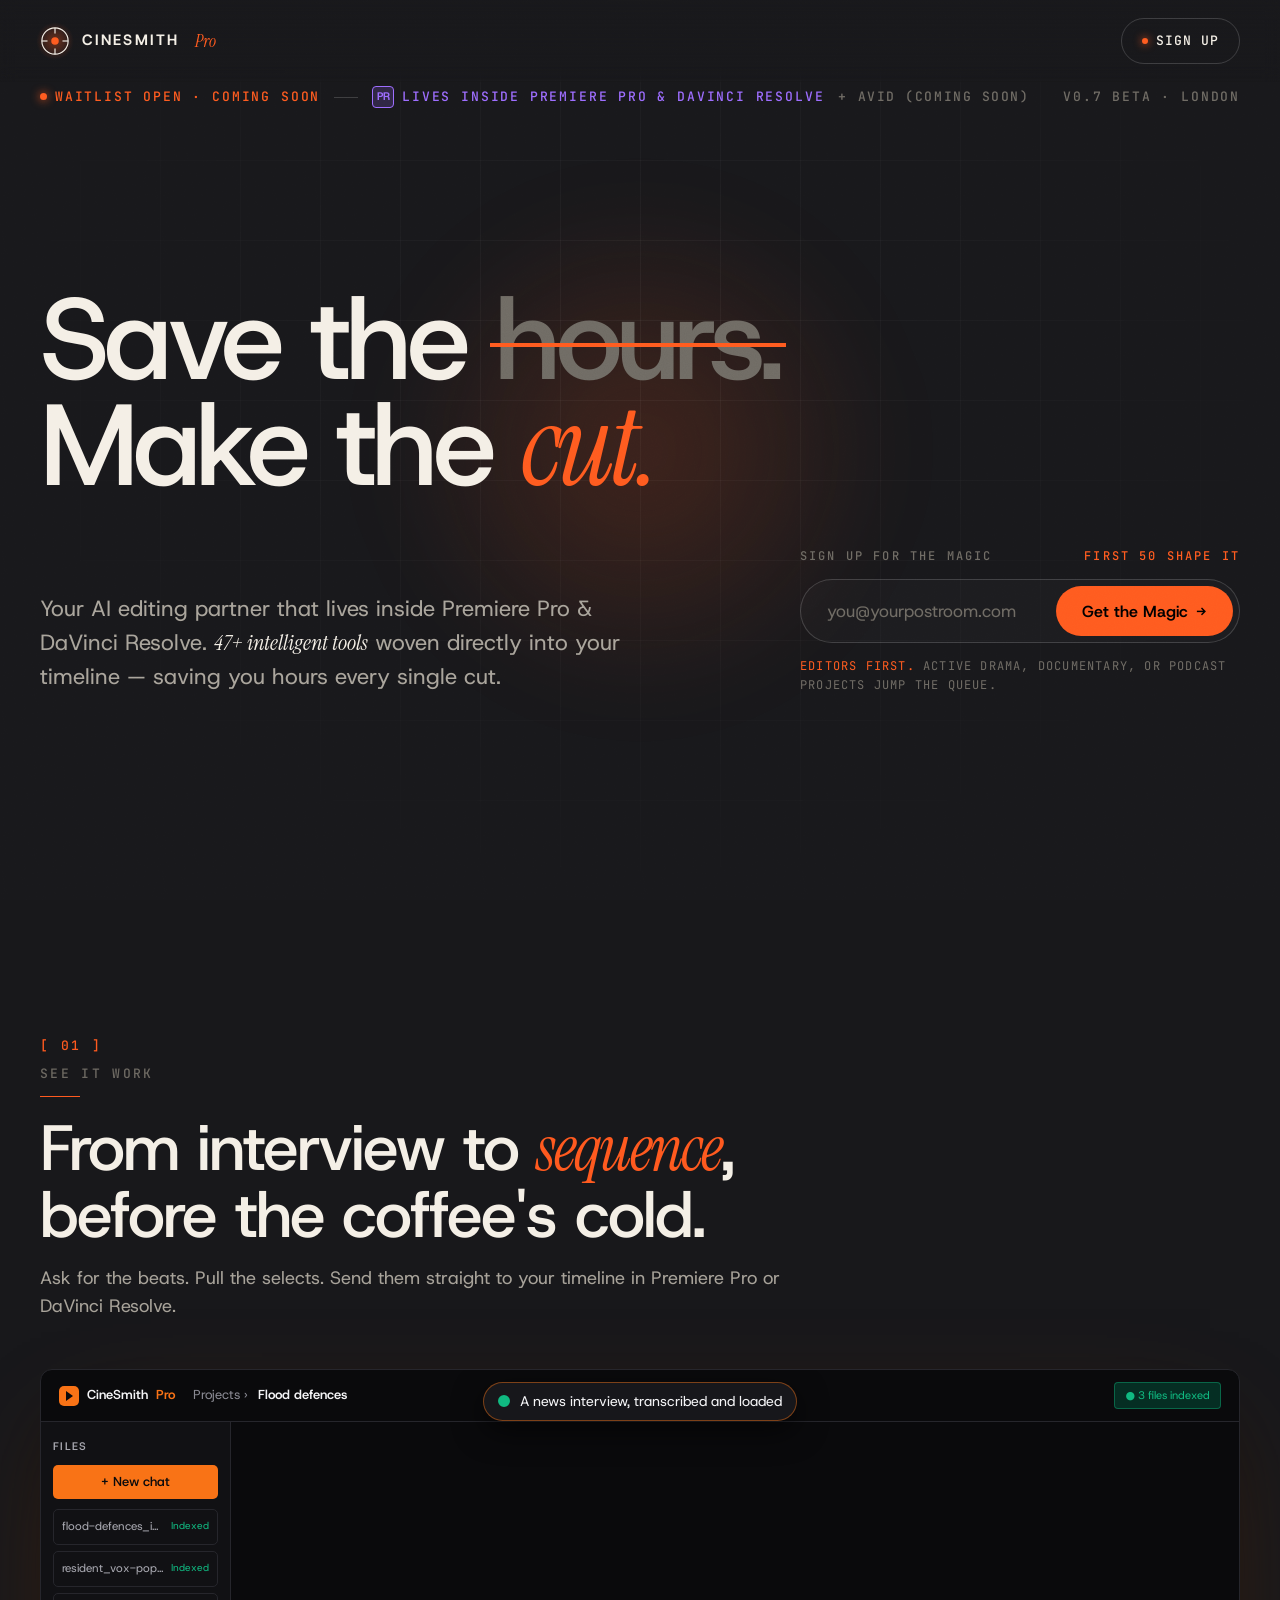
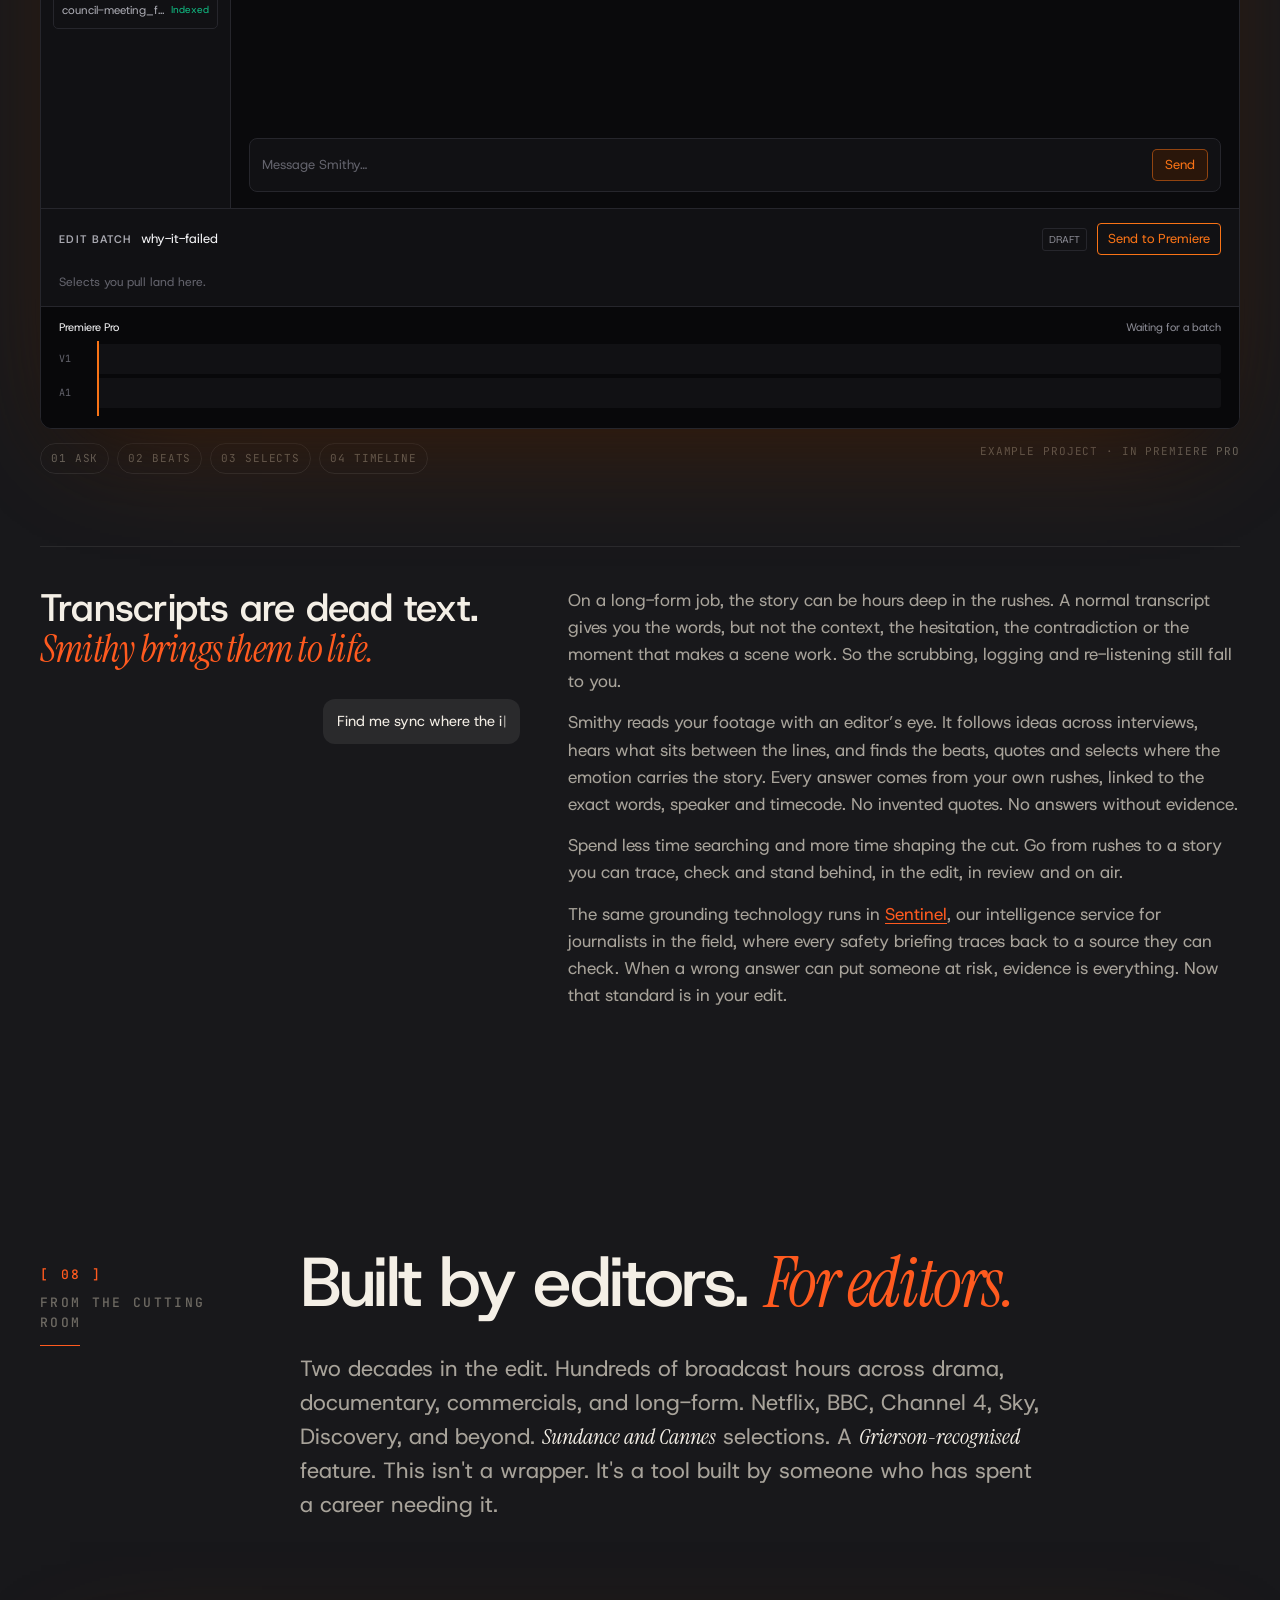
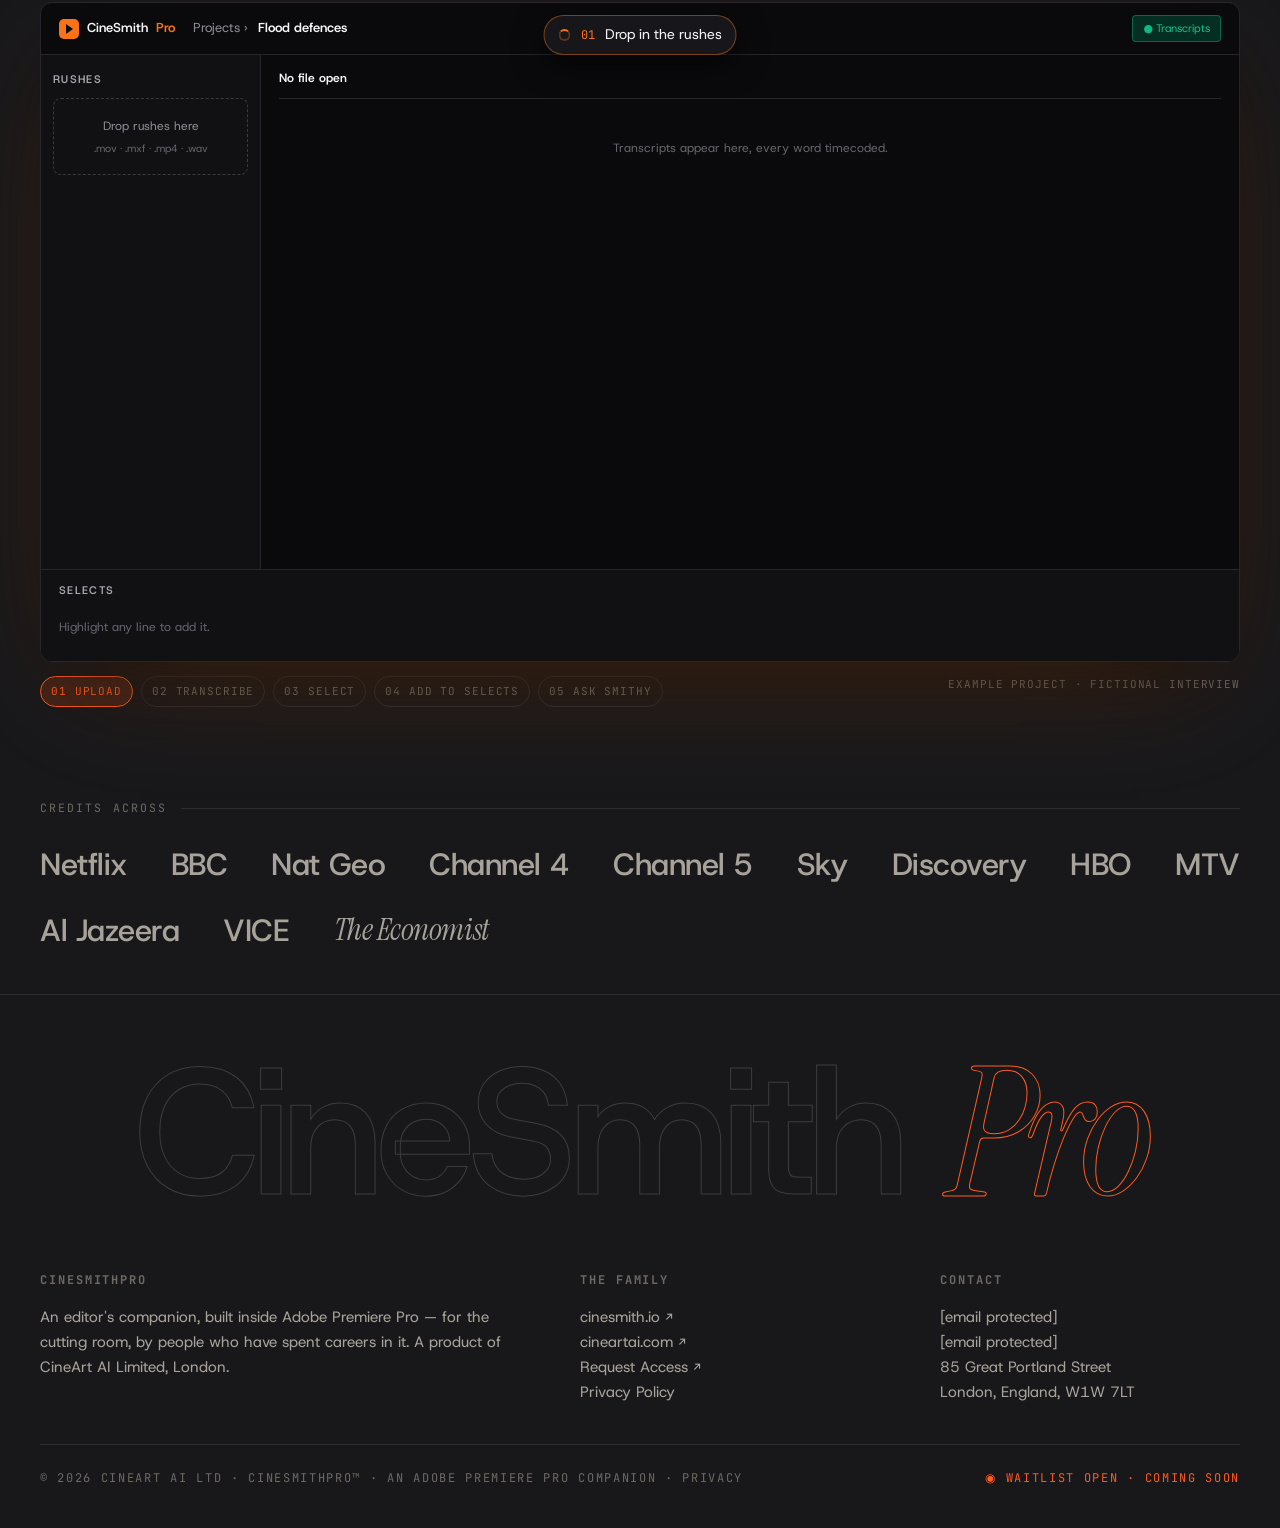
==== commit 6e5ee8e9: "feat: Sentinel page with its map and app demos, CSP waitlist below; home links there" ====
--- a/index.html
+++ b/index.html
@@ -951,7 +951,7 @@
         <p>On a long-form job, the story can be hours deep in the rushes. A normal transcript gives you the words, but not the context, the hesitation, the contradiction or the moment that makes a scene work. So the scrubbing, logging and re-listening still fall to you.</p>
         <p>Smithy reads your footage with an editor&rsquo;s eye. It follows ideas across interviews, hears what sits between the lines, and finds the beats, quotes and selects where the emotion carries the story. Every answer comes from your own rushes, linked to the exact words, speaker and timecode. No invented quotes. No answers without evidence.</p>
         <p>Spend less time searching and more time shaping the cut. Go from rushes to a story you can trace, check and stand behind, in the edit, in review and on air.</p>
-        <p>The same grounding technology runs in <a href="https://sentinel-insi.org" target="_blank" rel="noopener noreferrer">Sentinel</a>, our intelligence service for journalists in the field, where every safety briefing traces back to a source they can check. When a wrong answer can put someone at risk, evidence is everything. Now that standard is in your edit.</p>
+        <p>The same grounding technology runs in <a href="sentinel.html">Sentinel</a>, our intelligence service for journalists in the field, where every safety briefing traces back to a source they can check. When a wrong answer can put someone at risk, evidence is everything. Now that standard is in your edit.</p>
       </div>
     </div>
   </div>
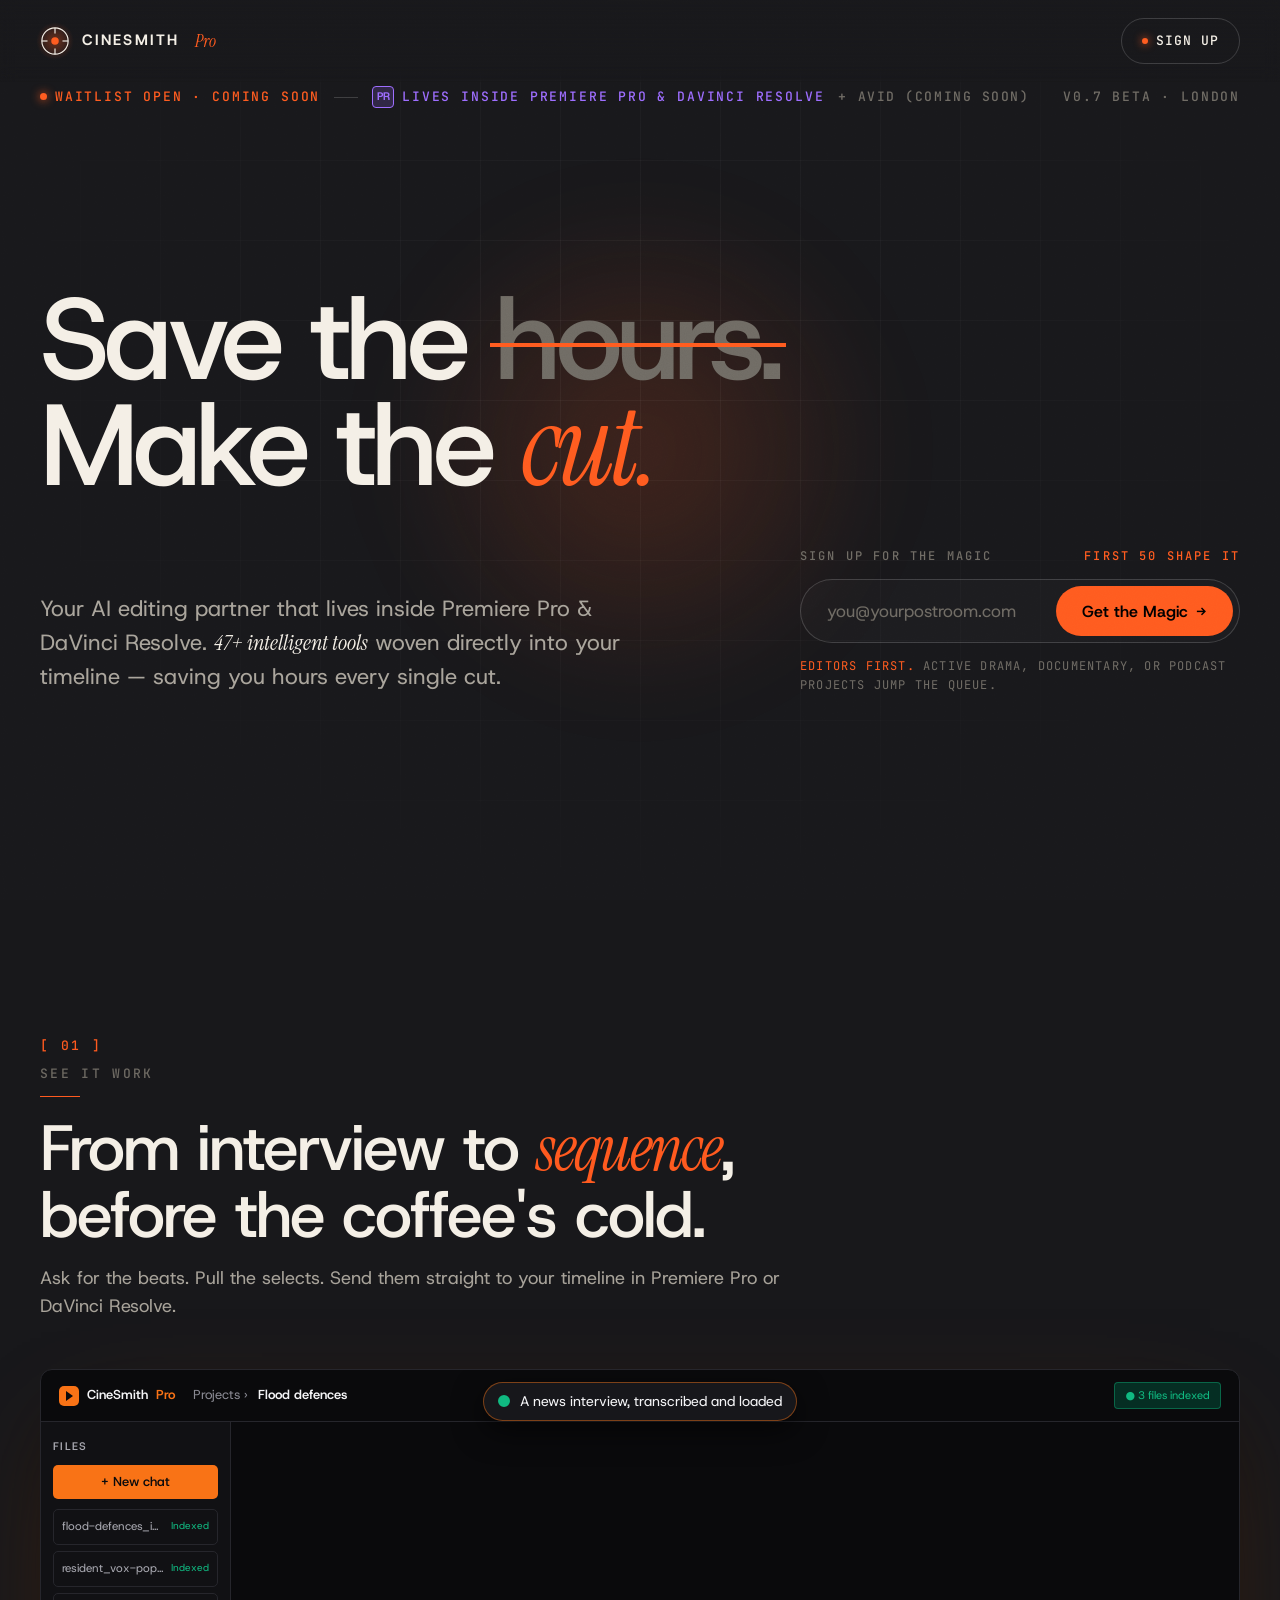
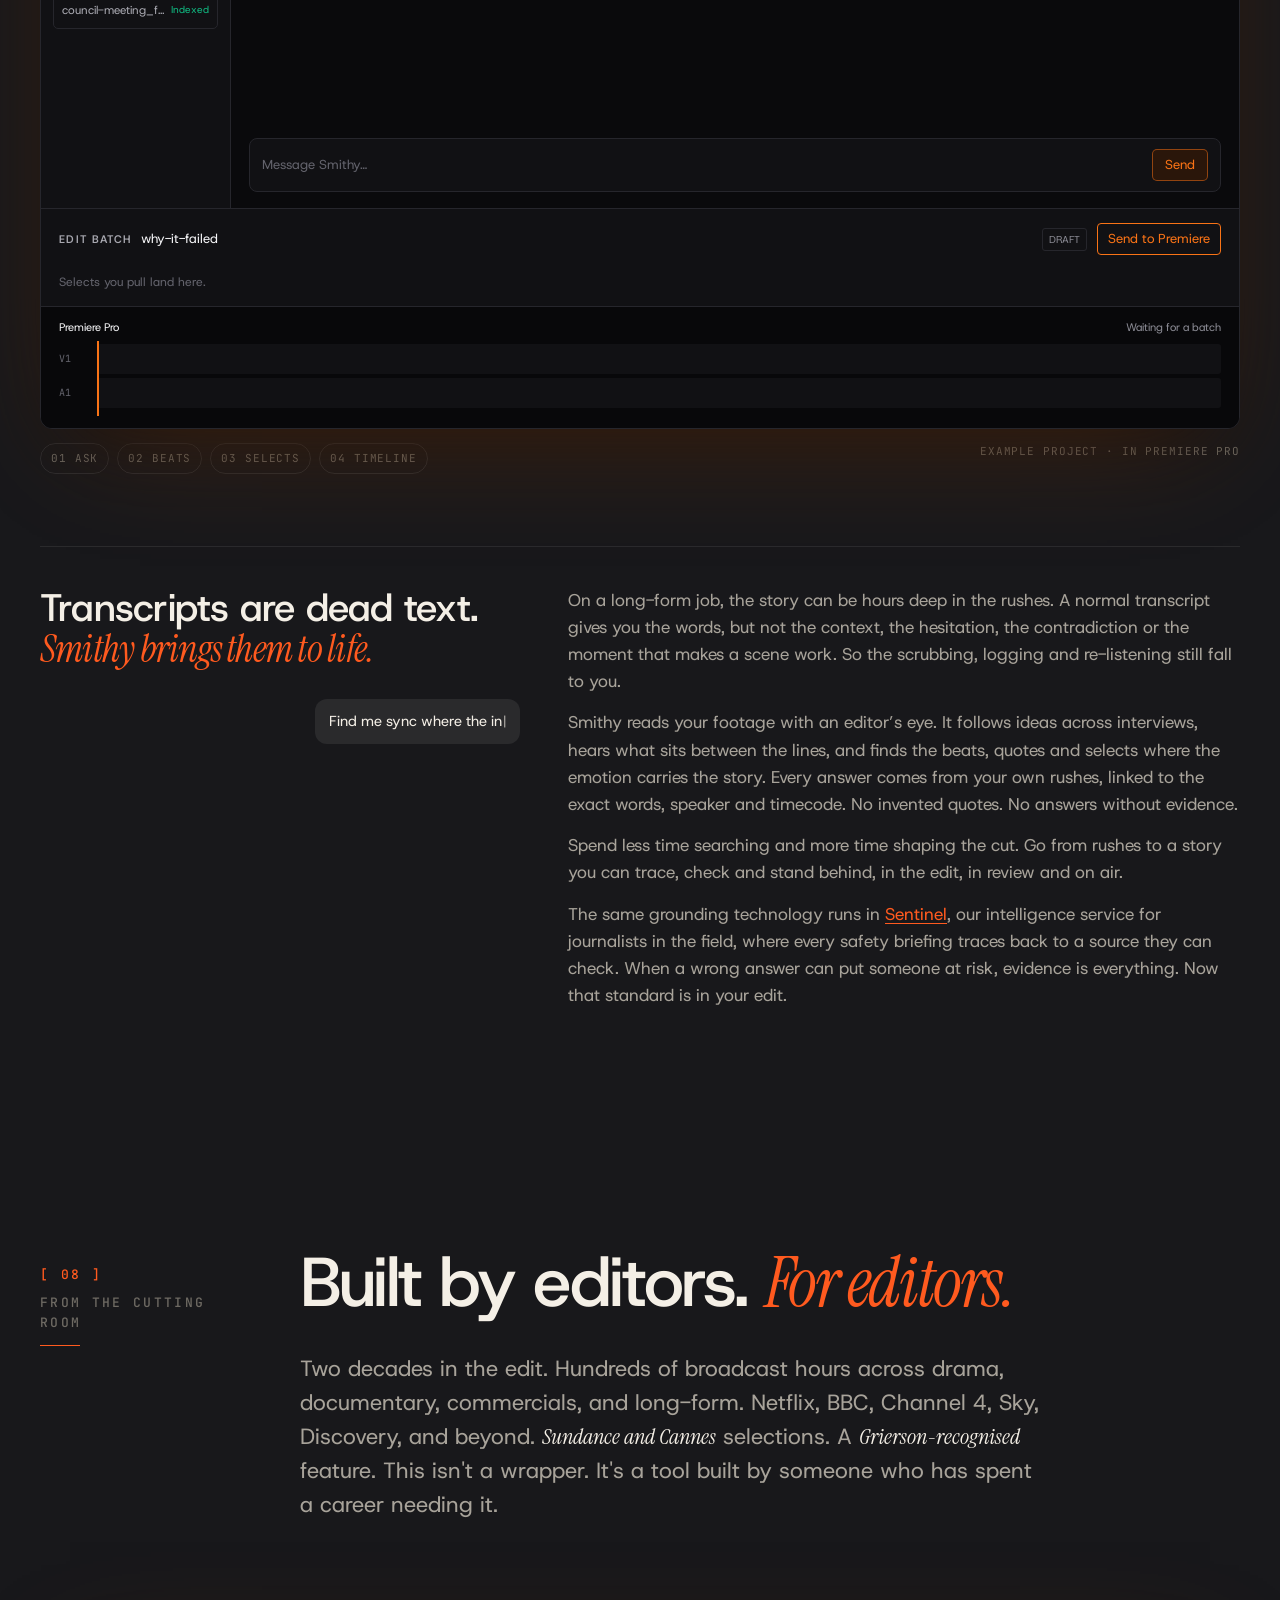
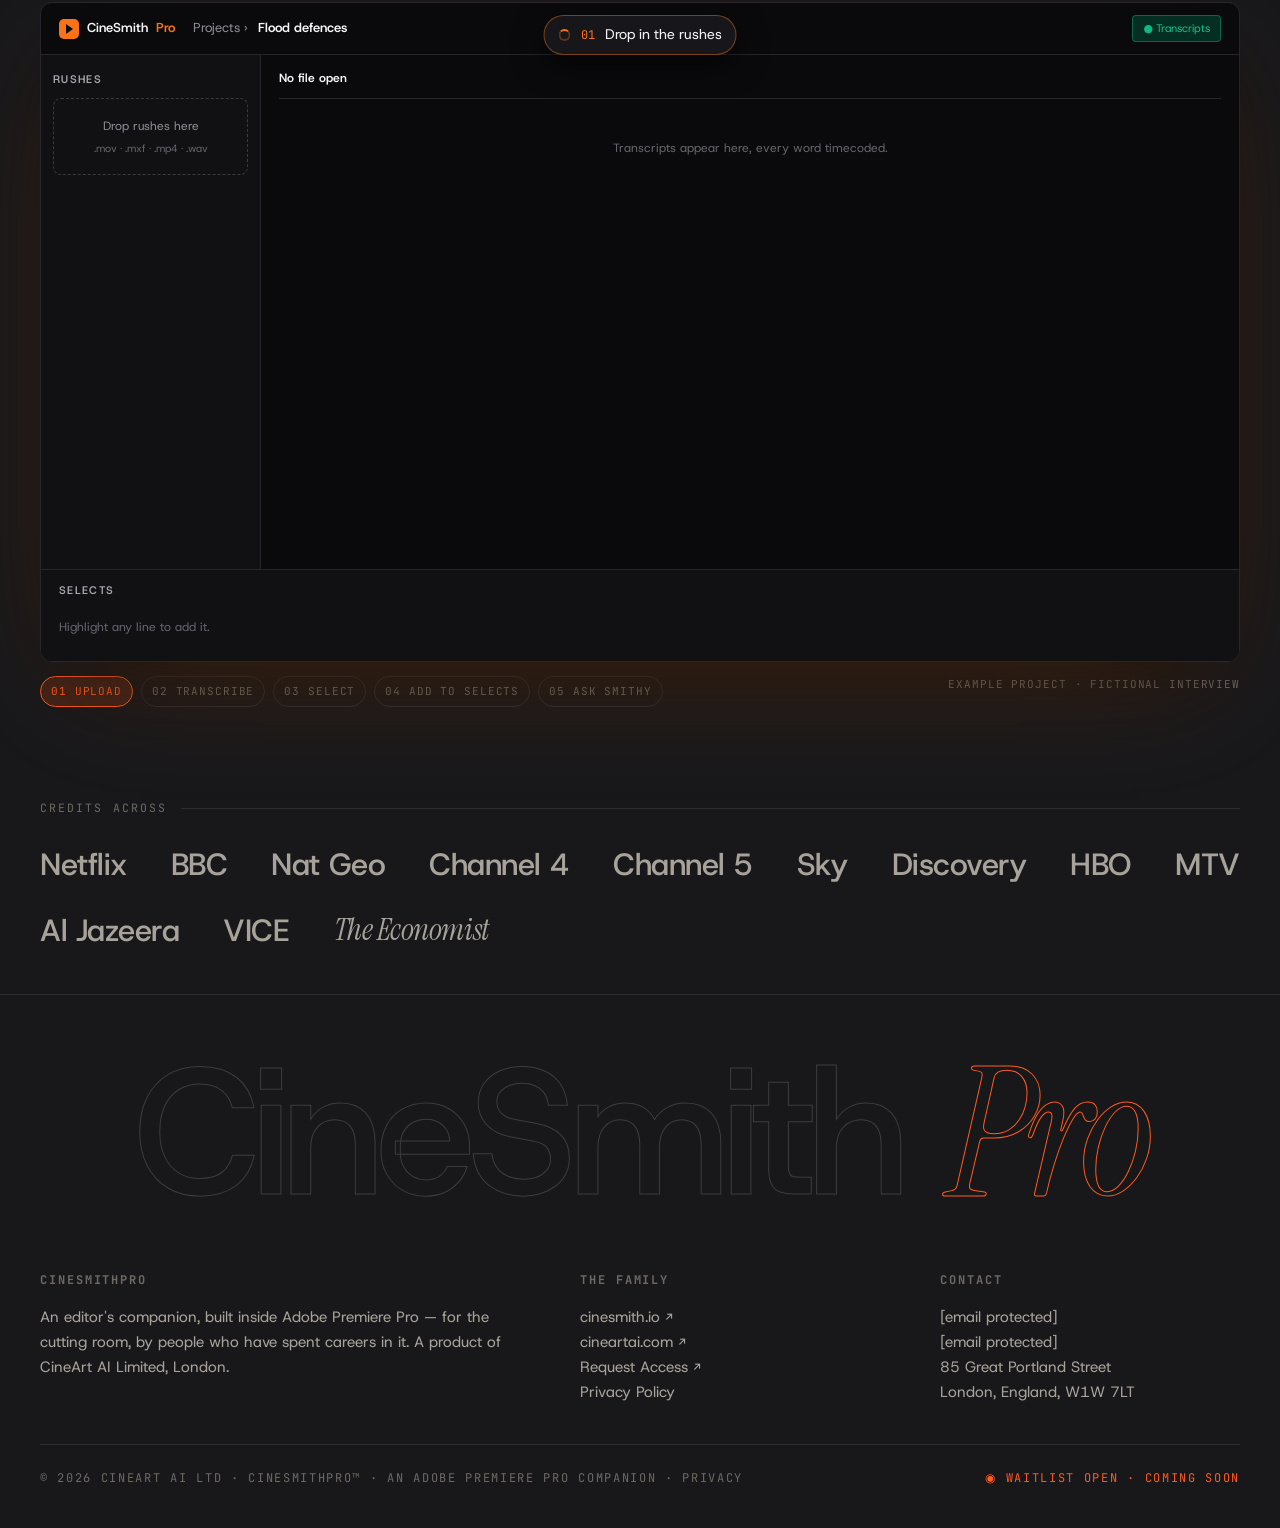
==== commit 5625438d: "feat: SEO + LLM indexing - Sentinel/privacy meta + JSON-LD, sitemap dates, llms.txt current, IndexNo" ====
--- a/index.html
+++ b/index.html
@@ -4,10 +4,11 @@
 <meta charset="UTF-8">
 <meta name="viewport" content="width=device-width, initial-scale=1.0">
 <title>CineSmithPro — Save the hours. Make the cut.</title>
-<meta name="description" content="An editor's companion inside Adobe Premiere Pro. AI does the scrubbing, searching, and assembly. You stay in the creative seat. Coming soon — waitlist open.">
+<meta name="description" content="CineSmithPro is an AI editing partner inside Adobe Premiere Pro and DaVinci Resolve. Smithy transcribes your rushes, finds story beats and selects, and links every answer to the exact words and timecode. Waitlist open.">
 <meta name="theme-color" content="#18181B">
 <meta name="author" content="CineArt AI Limited">
 <link rel="canonical" href="https://cinesmithpro.com/">
+<link rel="alternate" type="text/plain" title="LLM summary" href="https://cinesmithpro.com/llms.txt">
 <meta name="robots" content="index, follow">
 <meta name="googlebot" content="index, follow, max-snippet:-1, max-image-preview:large, max-video-preview:-1">
 <meta name="msvalidate.01" content="01B626BC8E00C37CCE3E0A30A767545F">
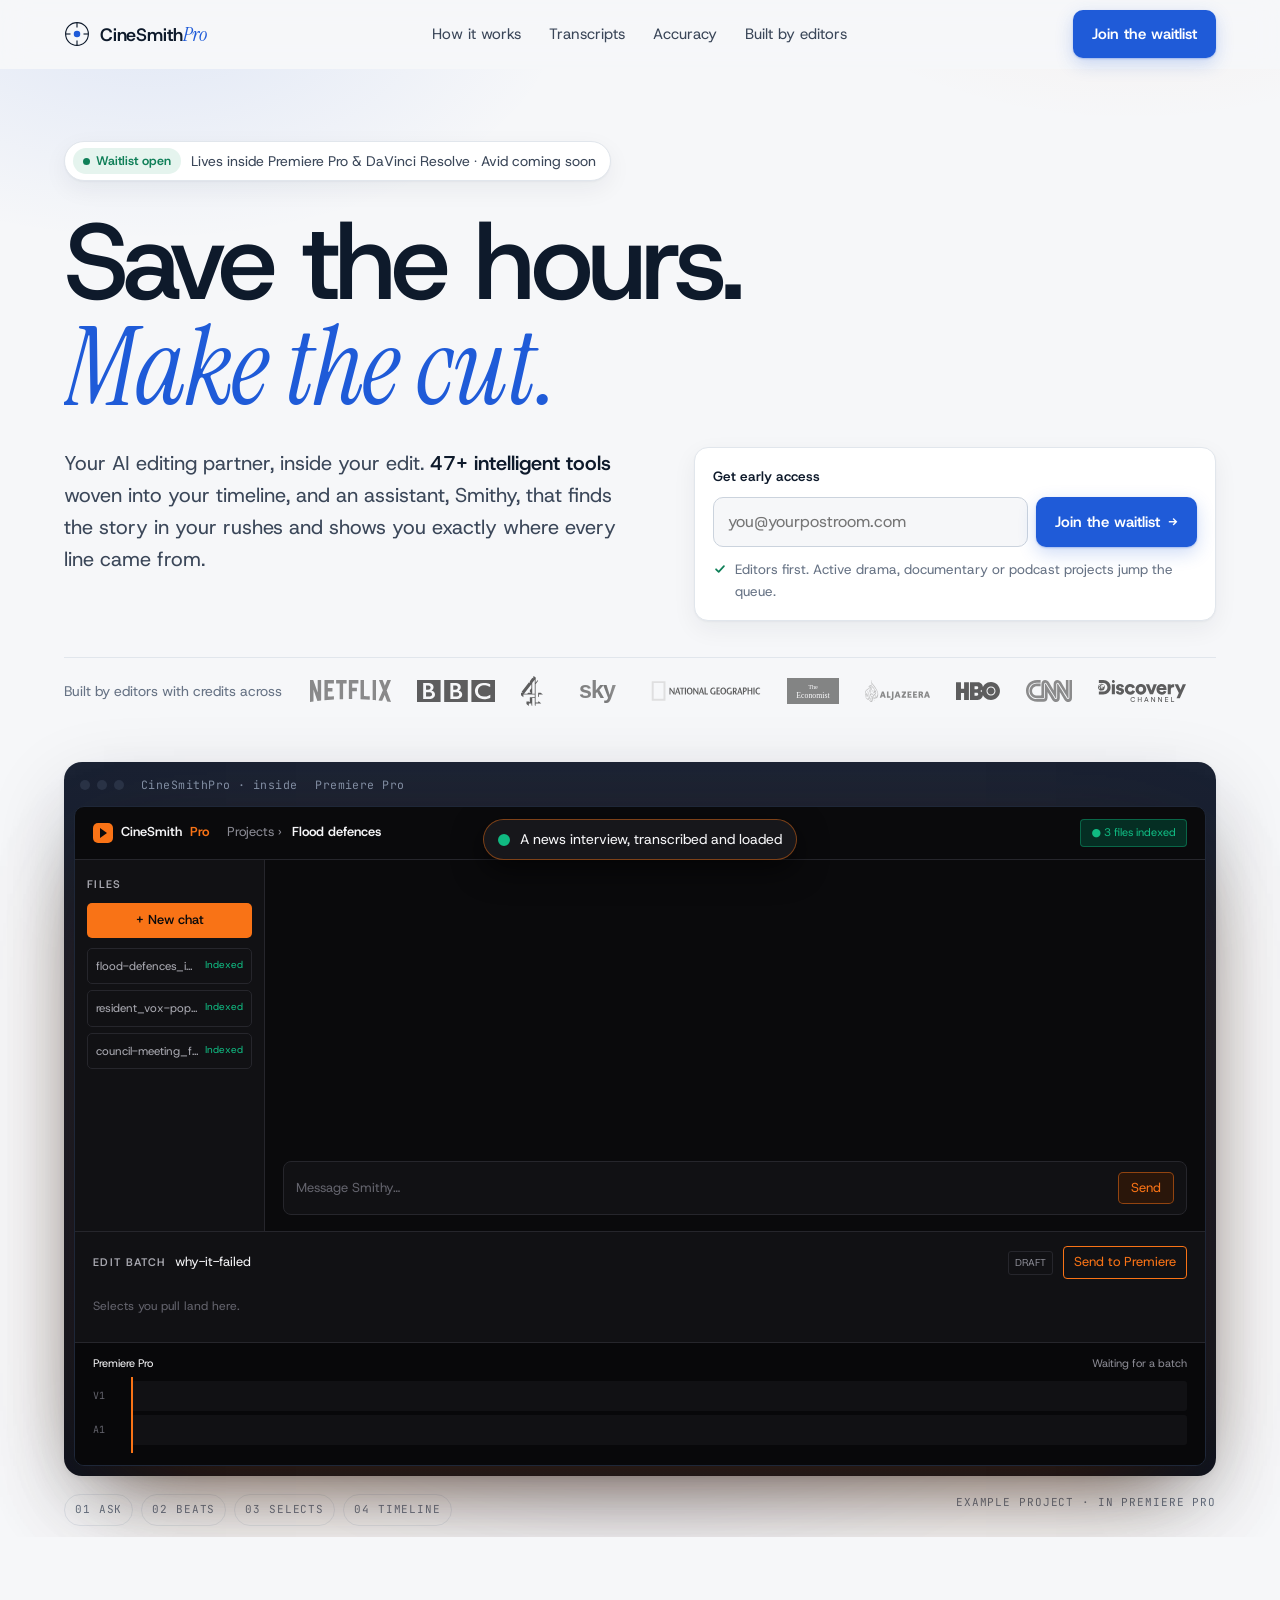
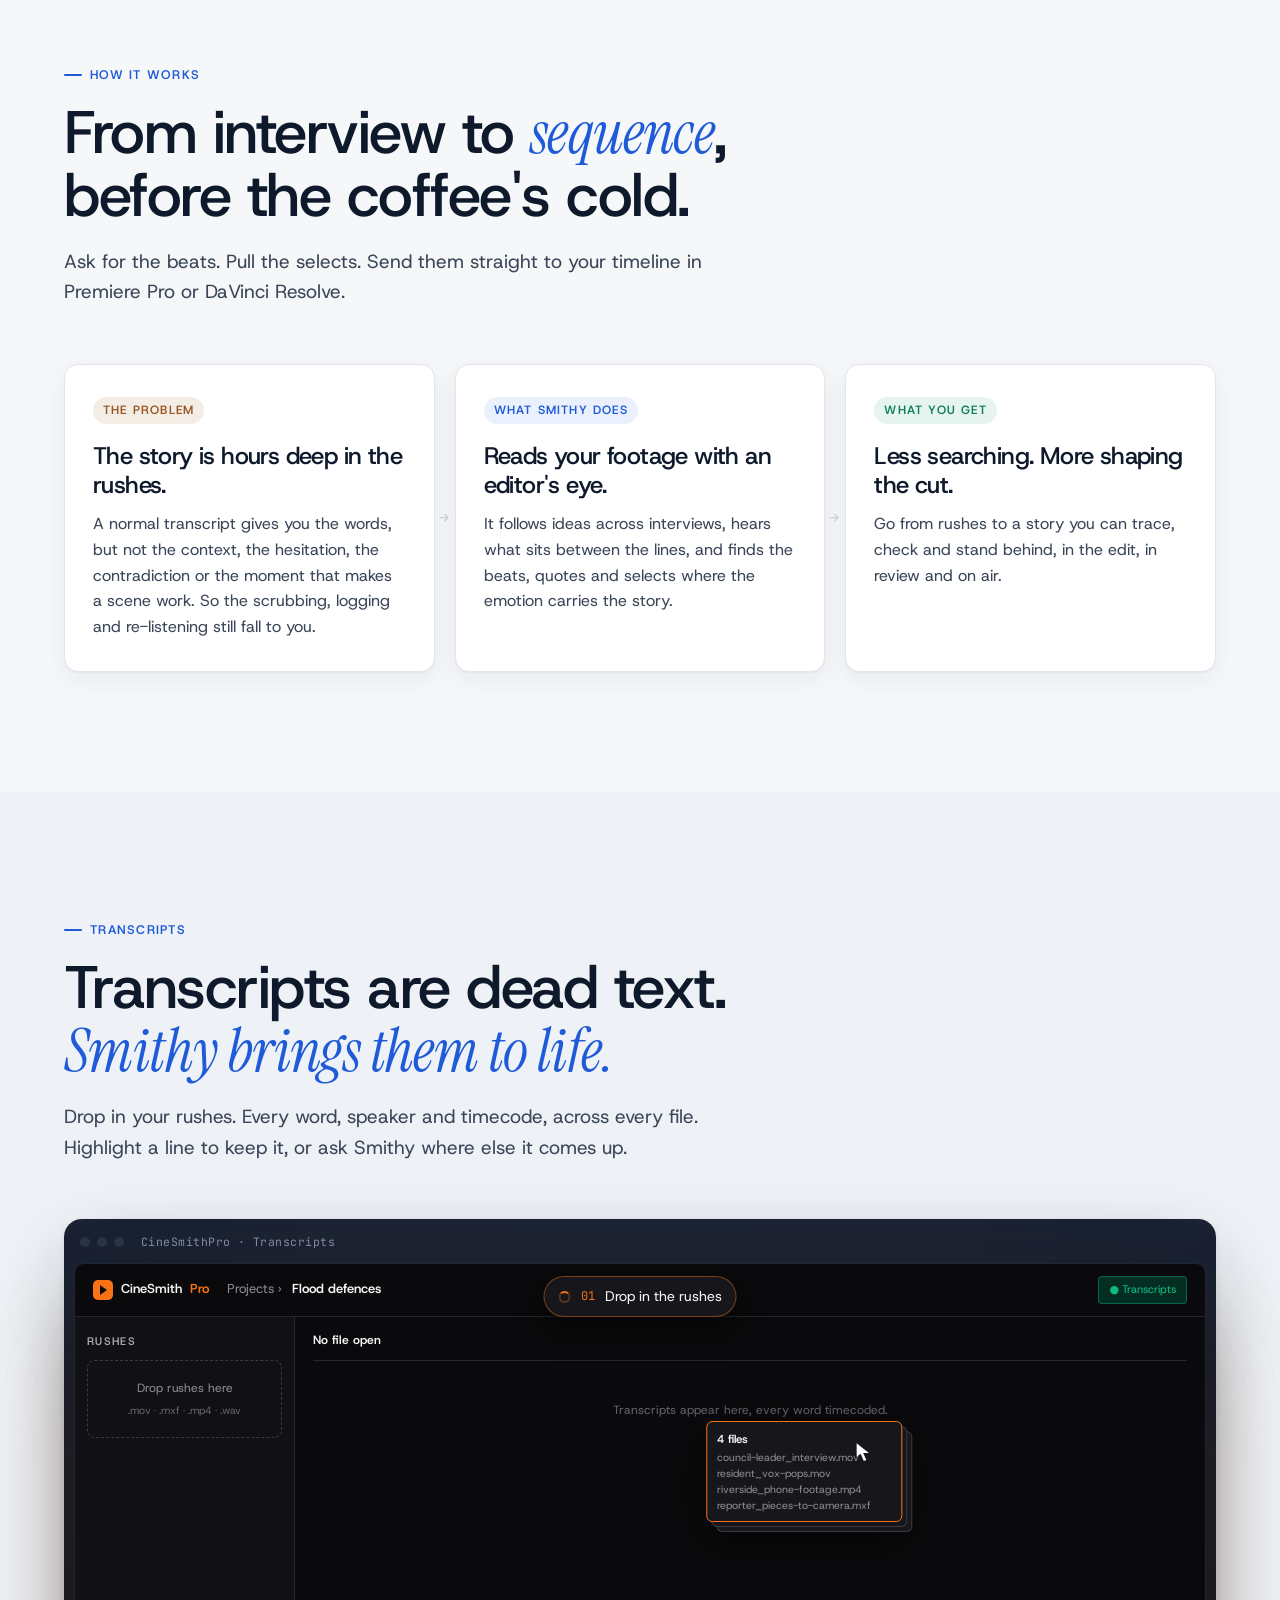
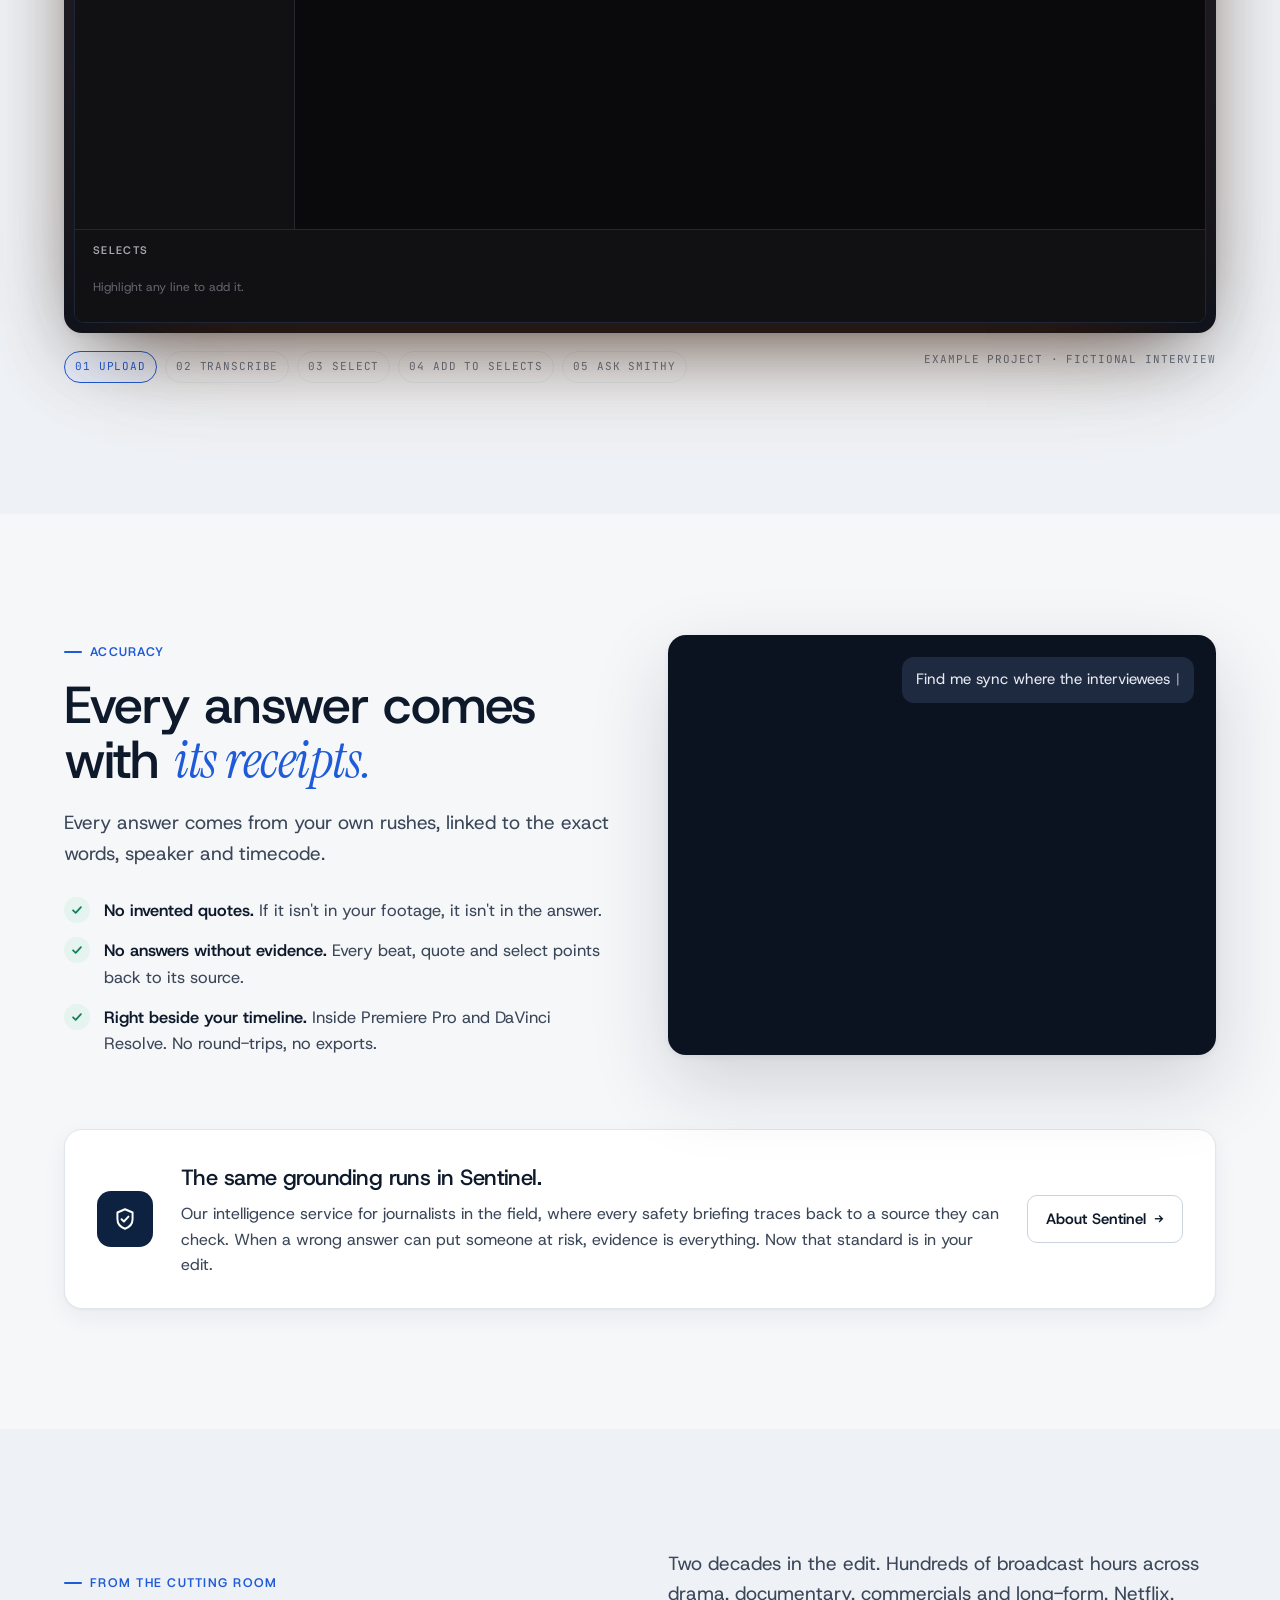
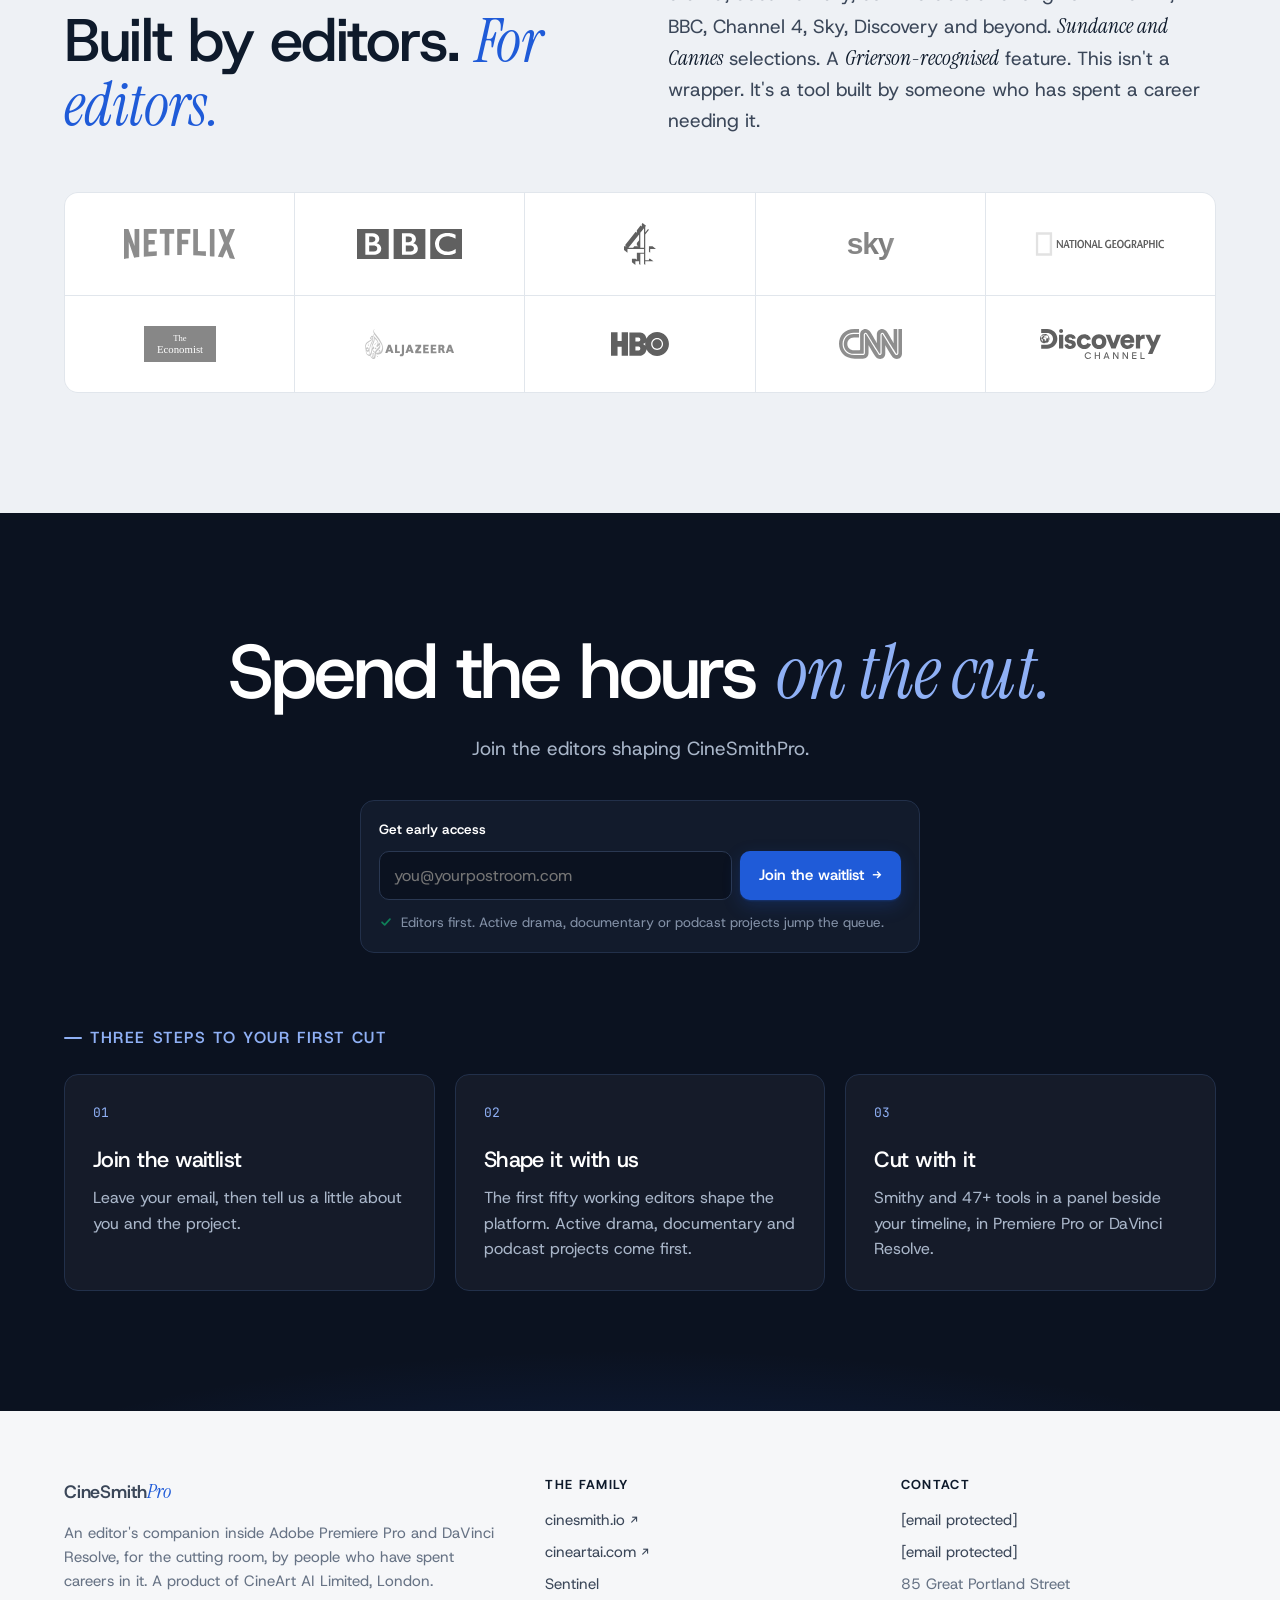
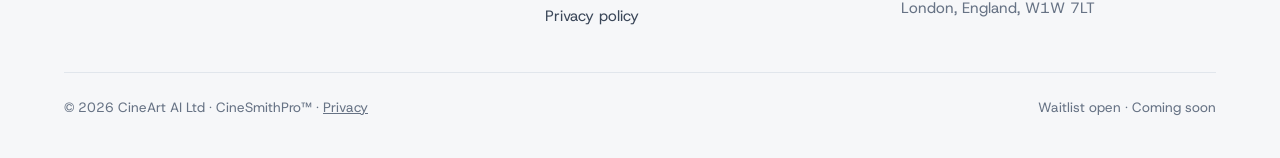
==== commit 75e60c1d: "feat: v7 redesign is the home page (SEO head kept), old home archived as v6-home.html, waitlist seat" ====
--- a/index.html
+++ b/index.html
@@ -5,7 +5,7 @@
 <meta name="viewport" content="width=device-width, initial-scale=1.0">
 <title>CineSmithPro — Save the hours. Make the cut.</title>
 <meta name="description" content="CineSmithPro is an AI editing partner inside Adobe Premiere Pro and DaVinci Resolve. Smithy transcribes your rushes, finds story beats and selects, and links every answer to the exact words and timecode. Waitlist open.">
-<meta name="theme-color" content="#18181B">
+<meta name="theme-color" content="#F6F7F9">
 <meta name="author" content="CineArt AI Limited">
 <link rel="canonical" href="https://cinesmithpro.com/">
 <link rel="alternate" type="text/plain" title="LLM summary" href="https://cinesmithpro.com/llms.txt">
@@ -146,975 +146,584 @@
 
 <link rel="preconnect" href="https://fonts.googleapis.com">
 <link rel="preconnect" href="https://fonts.gstatic.com" crossorigin>
-<link href="https://fonts.googleapis.com/css2?family=Host+Grotesk:ital,wght@0,300..800;1,300..800&family=JetBrains+Mono:wght@400;500;700&family=Instrument+Serif:ital@0;1&display=swap" rel="stylesheet">
-
+<link href="https://fonts.googleapis.com/css2?family=Host+Grotesk:ital,wght@0,300..800;1,300..800&family=JetBrains+Mono:wght@400;500&family=Instrument+Serif:ital@0;1&display=swap" rel="stylesheet">
+<!-- The product demos keep their own dark "edit suite" styles. -->
+<link rel="stylesheet" href="assets/demo-v3.css">
+<link rel="stylesheet" href="assets/transcript-demo.css">
 <style>
-  *, *::before, *::after { box-sizing: border-box; margin: 0; padding: 0; }
-
-  :root {
-    --bg:        #18181B;
-    --bg-2:      #1F1F22;
-    --bg-3:      #26262A;
-    --line:      rgba(255, 255, 255, 0.09);
-    --line-2:    rgba(255, 255, 255, 0.16);
-    --ink:       #F4EFE6;
-    --ink-dim:   #A8A39A;
-    --ink-mute:  #6E6A63;
-    --ember:     #FF5A1F;
-    --ember-dim: rgba(255, 90, 31, 0.18);
-    --ember-glow: rgba(255, 90, 31, 0.35);
-    --violet:    #9B6BFF;
-    --violet-dim: rgba(155, 107, 255, 0.18);
-
-    --f-disp: 'Host Grotesk', system-ui, -apple-system, sans-serif;
-    --f-serif: 'Instrument Serif', Georgia, serif;
-    --f-mono: 'JetBrains Mono', ui-monospace, monospace;
-
-    --wrap: 1440px;
-  }
-
-  html { scroll-behavior: smooth; background: var(--bg); }
-  body {
-    font-family: var(--f-disp);
-    background: var(--bg);
-    color: var(--ink);
-    font-size: 18px;
-    line-height: 1.55;
-    -webkit-font-smoothing: antialiased;
-    -moz-osx-font-smoothing: grayscale;
-    overflow-x: hidden;
-    font-feature-settings: "ss01", "ss02";
-  }
-
-  ::selection { background: var(--ember); color: #000; }
-  a { color: inherit; text-decoration: none; }
-
-  /* ───────── GRAIN ───────── */
-  .grain {
-    position: fixed; inset: 0;
-    pointer-events: none;
-    z-index: 100;
-    opacity: 0.06;
-    mix-blend-mode: overlay;
-    background-image: url("data:image/svg+xml;utf8,<svg xmlns='http://www.w3.org/2000/svg' width='160' height='160'><filter id='n'><feTurbulence type='fractalNoise' baseFrequency='0.9' numOctaves='2' stitchTiles='stitch'/><feColorMatrix values='0 0 0 0 1  0 0 0 0 1  0 0 0 0 1  0 0 0 1 0'/></filter><rect width='100%25' height='100%25' filter='url(%23n)'/></svg>");
-    background-size: 160px 160px;
-    animation: grain 6s steps(6) infinite;
-  }
-  @keyframes grain {
-    0%   { transform: translate(0,0); }
-    20%  { transform: translate(-8%, 4%); }
-    40%  { transform: translate(6%, -6%); }
-    60%  { transform: translate(-4%, 8%); }
-    80%  { transform: translate(8%, -3%); }
-    100% { transform: translate(0,0); }
-  }
-
-  .spotlight {
-    position: fixed;
-    top: 0; left: 0;
-    width: 600px; height: 600px;
-    border-radius: 50%;
-    background: radial-gradient(circle, rgba(255, 90, 31, 0.18) 0%, rgba(255, 90, 31, 0) 60%);
-    pointer-events: none;
-    z-index: 1;
-    transform: translate(-50%, -50%);
-    filter: blur(40px);
-    will-change: transform;
-  }
-
-  .wrap {
-    max-width: var(--wrap);
-    margin: 0 auto;
-    padding: 0 40px;
-    position: relative;
-    z-index: 2;
-    width: 100%;
-  }
-
-  /* ───────── NAV ───────── */
-  .nav {
-    position: fixed;
-    top: 0; left: 0; right: 0;
-    z-index: 60;
-    padding: 18px 40px;
-    display: flex;
-    align-items: center;
-    justify-content: space-between;
-    background: linear-gradient(180deg, rgba(24,24,27,0.85) 0%, rgba(24,24,27,0.4) 60%, transparent 100%);
-    backdrop-filter: blur(8px);
-    -webkit-backdrop-filter: blur(8px);
-  }
-  .brand {
-    display: inline-flex;
-    align-items: center;
-    gap: 12px;
-    font-family: var(--f-disp);
-    font-weight: 700;
-    letter-spacing: 0.14em;
-    font-size: 15px;
-    text-transform: uppercase;
-    color: var(--ink);
-  }
-  .brand-mark {
-    width: 30px; height: 30px;
-    display: inline-flex;
-    align-items: center;
-    justify-content: center;
-    position: relative;
-  }
-  .brand-mark svg { width: 100%; height: 100%; }
-  .brand-mark::after {
-    content: '';
-    position: absolute;
-    inset: -4px;
-    border-radius: 50%;
-    background: radial-gradient(circle, var(--ember-glow) 0%, transparent 70%);
-    z-index: -1;
-    animation: pulse 3s ease-in-out infinite;
-  }
-  @keyframes pulse {
-    0%, 100% { opacity: 0.4; transform: scale(1); }
-    50%      { opacity: 0.9; transform: scale(1.15); }
-  }
-  .brand .pro {
-    color: var(--ember);
-    font-family: var(--f-serif);
-    font-style: italic;
-    font-weight: 400;
-    text-transform: none;
-    letter-spacing: 0;
-    font-size: 17px;
-    margin-left: 4px;
-  }
-
-  .nav-cta {
-    color: var(--ink);
-    padding: 12px 20px;
-    font-size: 13px;
-    font-family: var(--f-mono);
-    font-weight: 500;
-    letter-spacing: 0.08em;
-    text-transform: uppercase;
-    border: 1px solid var(--line-2);
-    border-radius: 999px;
-    transition: all 220ms ease;
-    display: inline-flex;
-    align-items: center;
-    gap: 8px;
-  }
-  .nav-cta::before {
-    content: '';
-    width: 6px; height: 6px;
-    border-radius: 50%;
-    background: var(--ember);
-    box-shadow: 0 0 8px var(--ember);
-    animation: blink 1.6s ease-in-out infinite;
-  }
-  @keyframes blink {
-    0%, 100% { opacity: 1; }
-    50%      { opacity: 0.3; }
-  }
-  .nav-cta:hover {
-    background: var(--ember);
-    border-color: var(--ember);
-    color: #000;
-  }
-  .nav-cta:hover::before { background: #000; box-shadow: none; animation: none; }
-
-  /* ───────── HERO ───────── */
-  .hero {
-    padding: 160px 0 80px;
-    position: relative;
-    min-height: 100vh;
-    display: flex;
-    flex-direction: column;
-    justify-content: center;
-  }
-  .hero-grid-bg {
-    position: absolute;
-    inset: 0;
-    background-image:
-      linear-gradient(var(--line) 1px, transparent 1px),
-      linear-gradient(90deg, var(--line) 1px, transparent 1px);
-    background-size: 80px 80px;
-    mask-image: radial-gradient(ellipse at 50% 40%, black 0%, transparent 75%);
-    -webkit-mask-image: radial-gradient(ellipse at 50% 40%, black 0%, transparent 75%);
-    pointer-events: none;
-    opacity: 0.5;
-  }
-
-  /* Make .hero the positioning context for the meta strip
-     (otherwise abs-positioning would use the flex-centred .wrap) */
-  .hero > .wrap { position: static; }
-  .hero-meta {
-    position: absolute;
-    top: 86px;                 /* sit just under the fixed nav */
-    left: 0; right: 0;
-    width: auto;
-    max-width: var(--wrap);
-    margin: 0 auto;
-    padding: 0 40px;
-    display: flex;
-    align-items: center;
-    justify-content: space-between;
-    font-family: var(--f-mono);
-    font-size: 13px;
-    font-weight: 500;
-    letter-spacing: 0.14em;
-    text-transform: uppercase;
-    color: var(--ink-mute);
-    z-index: 3;
-  }
-  .hero-meta .left { display: flex; align-items: center; gap: 14px; }
-  .hero-meta .live {
-    display: inline-flex;
-    align-items: center;
-    gap: 8px;
-    color: var(--ember);
-  }
-  .hero-meta .live::before {
-    content: '';
-    width: 7px; height: 7px;
-    border-radius: 50%;
-    background: var(--ember);
-    box-shadow: 0 0 10px var(--ember);
-    animation: blink 1.4s ease-in-out infinite;
-  }
-  .hero-meta .divider {
-    width: 24px; height: 1px;
-    background: var(--line-2);
-  }
-  .hero-meta .premiere {
-    display: inline-flex;
-    align-items: center;
-    gap: 8px;
-    color: var(--violet);
-  }
-  .hero-meta .soon { color: var(--ink-mute); letter-spacing: 0.12em; }
-  .hero-meta .premiere::before {
-    content: 'Pr';
-    font-family: var(--f-disp);
-    font-weight: 700;
-    font-size: 11px;
-    width: 22px; height: 22px;
-    border-radius: 4px;
-    background: var(--violet-dim);
-    border: 1px solid var(--violet);
-    display: inline-flex;
-    align-items: center;
-    justify-content: center;
-    letter-spacing: 0;
-  }
-
-  h1.hero-title {
-    font-family: var(--f-disp);
-    font-weight: 500;
-    font-size: clamp(52px, 9vw, 148px);
-    line-height: 0.92;
-    letter-spacing: -0.045em;
-    margin-bottom: 48px;
-    max-width: 1300px;
-  }
-  h1.hero-title .line { display: block; overflow: hidden; }
-  h1.hero-title .line > span {
-    display: inline-block;
-    transform: translateY(0);
-    opacity: 1;
-  }
-  @media (prefers-reduced-motion: no-preference) {
-    h1.hero-title .line > span {
-      animation: lineUp 900ms cubic-bezier(0.22, 1, 0.36, 1) both;
-    }
-    h1.hero-title .line:nth-child(1) > span { animation-delay: 80ms; }
-    h1.hero-title .line:nth-child(2) > span { animation-delay: 200ms; }
-  }
-  @keyframes lineUp {
-    from { transform: translateY(110%); opacity: 0; }
-    to   { transform: translateY(0); opacity: 1; }
-  }
-  h1.hero-title em {
-    font-family: var(--f-serif);
-    font-style: italic;
-    color: var(--ember);
-    font-weight: 400;
-  }
-  h1.hero-title .strike {
-    position: relative;
-    display: inline-block;
-    color: var(--ink-mute);
-  }
-  h1.hero-title .strike::after {
-    content: '';
-    position: absolute;
-    left: -2%; right: -2%;
-    top: 54%;
-    height: 4px;
-    background: var(--ember);
-    transform-origin: left;
-  }
-  @media (prefers-reduced-motion: no-preference) {
-    h1.hero-title .strike::after {
-      transform: scaleX(0);
-      animation: strike 700ms cubic-bezier(0.22, 1, 0.36, 1) 1s both;
-    }
-  }
-  @keyframes strike {
-    from { transform: scaleX(0); }
-    to   { transform: scaleX(1); }
-  }
-
-  .hero-row {
-    display: grid;
-    grid-template-columns: 1fr 440px;
-    gap: 80px;
-    align-items: end;
-  }
-  .hero-sub {
-    font-family: var(--f-disp);
-    font-weight: 400;
-    font-size: 22px;
-    line-height: 1.55;
-    color: var(--ink-dim);
-    max-width: 580px;
-  }
-  .hero-sub em {
-    font-family: var(--f-serif);
-    font-style: italic;
-    color: var(--ink);
-    font-weight: 400;
-  }
-  @media (prefers-reduced-motion: no-preference) {
-    .hero-sub {
-      opacity: 0;
-      animation: fadeUp 800ms cubic-bezier(0.22, 1, 0.36, 1) 600ms both;
-    }
-    .hero-form {
-      opacity: 0;
-      animation: fadeUp 800ms cubic-bezier(0.22, 1, 0.36, 1) 800ms both;
-    }
-  }
-  @keyframes fadeUp {
-    from { opacity: 0; transform: translateY(20px); }
-    to   { opacity: 1; transform: translateY(0); }
-  }
-
-  .hero-form-label {
-    font-family: var(--f-mono);
-    font-size: 12px;
-    font-weight: 500;
-    letter-spacing: 0.18em;
-    text-transform: uppercase;
-    color: var(--ink-mute);
-    margin-bottom: 14px;
-    display: flex;
-    justify-content: space-between;
-  }
-  .hero-form-label .count { color: var(--ember); }
-  .waitlist-form {
-    display: flex;
-    border: 1px solid var(--line-2);
-    border-radius: 999px;
-    padding: 6px;
-    background: rgba(255, 255, 255, 0.02);
-    backdrop-filter: blur(10px);
-    transition: border-color 200ms ease, background 200ms ease;
-  }
-  .waitlist-form:focus-within {
-    border-color: var(--ember);
-    background: rgba(255, 90, 31, 0.03);
-    box-shadow: 0 0 0 4px rgba(255, 90, 31, 0.08);
-  }
-  .waitlist-form input[type="email"] {
-    flex: 1;
-    background: transparent;
-    border: none;
-    outline: none;
-    font-family: var(--f-disp);
-    font-size: 17px;
-    color: var(--ink);
-    padding: 14px 20px;
-    min-width: 0;
-  }
-  .waitlist-form input[type="email"]::placeholder { color: var(--ink-mute); }
-  .waitlist-form button {
-    font-family: var(--f-disp);
-    font-weight: 600;
-    font-size: 16px;
-    padding: 14px 26px;
-    border: none;
-    border-radius: 999px;
-    background: var(--ember);
-    color: #000;
-    cursor: pointer;
-    transition: transform 160ms ease, background 200ms ease, box-shadow 200ms ease;
-    display: inline-flex;
-    align-items: center;
-    gap: 8px;
-    white-space: nowrap;
-  }
-  .waitlist-form button:hover {
-    transform: translateX(2px);
-    box-shadow: 0 0 24px var(--ember-glow);
-  }
-  .waitlist-form button .arrow {
-    transition: transform 200ms ease;
-  }
-  .waitlist-form button:hover .arrow { transform: translateX(4px); }
-
-  .form-footnote {
-    font-family: var(--f-mono);
-    font-size: 12px;
-    color: var(--ink-mute);
-    letter-spacing: 0.1em;
-    text-transform: uppercase;
-    margin-top: 14px;
-  }
-  .form-footnote .mark { color: var(--ember); }
-
-  .form-success {
-    display: none;
-    padding: 18px 24px;
-    border: 1px solid var(--ember);
-    border-radius: 12px;
-    background: rgba(255, 90, 31, 0.06);
-    margin-top: 16px;
-  }
-  .form-success.show { display: block; animation: fadeUp 400ms ease both; }
-  .form-success strong { color: var(--ember); font-family: var(--f-mono); font-size: 13px; letter-spacing: 0.15em; text-transform: uppercase; }
-  .form-success p { color: var(--ink-dim); font-size: 16px; margin-top: 6px; }
-
-  /* ───────── SECTION SCAFFOLD (same as v5/v6) ───────── */
-  .section {
-    padding: 140px 0;
-    position: relative;
-  }
-  .section-head {
-    display: grid;
-    grid-template-columns: 200px 1fr;
-    gap: 60px;
-    margin-bottom: 80px;
-    align-items: start;
-  }
-  .section-index {
-    font-family: var(--f-mono);
-    font-size: 13px;
-    font-weight: 500;
-    letter-spacing: 0.18em;
-    text-transform: uppercase;
-    color: var(--ink-mute);
-    display: flex;
-    flex-direction: column;
-    gap: 8px;
-    padding-top: 16px;
-  }
-  .section-index .num { color: var(--ember); }
-  .section-index .rule { width: 40px; height: 1px; background: var(--ember); margin-top: 4px; }
-
-  .section-title {
-    font-family: var(--f-disp);
-    font-weight: 500;
-    font-size: clamp(40px, 5.4vw, 84px);
-    line-height: 0.96;
-    letter-spacing: -0.035em;
-    color: var(--ink);
-    max-width: 1100px;
-  }
-  .section-title em {
-    font-family: var(--f-serif);
-    font-style: italic;
-    color: var(--ember);
-    font-weight: 400;
-  }
-  .section-lead {
-    font-family: var(--f-disp);
-    font-weight: 400;
-    font-size: 22px;
-    line-height: 1.55;
-    color: var(--ink-dim);
-    max-width: 740px;
-    margin-top: 36px;
-  }
-  .section-lead em {
-    font-family: var(--f-serif);
-    font-style: italic;
-    color: var(--ink);
-    font-weight: 400;
-  }
-
-  /* ───────── CREDIBILITY / FROM THE CUTTING ROOM ───────── */
-  .cred-marks {
-    padding: 28px 0 40px;
-    border-bottom: 1px solid var(--line);
-    margin-bottom: 40px;
-  }
-  .cred-lab {
-    font-family: var(--f-mono);
-    font-size: 11.5px;
-    letter-spacing: 0.18em;
-    text-transform: uppercase;
-    color: var(--ink-mute);
-    margin-bottom: 24px;
-    display: flex; align-items: center; gap: 14px;
-  }
-  .cred-lab::after {
-    content: ''; flex: 1; height: 1px; background: var(--line);
-  }
-  .cred-wordmarks {
-    display: flex;
-    flex-wrap: wrap;
-    align-items: center;
-    gap: 18px 44px;
-  }
-  .cred-wordmarks span {
-    font-family: var(--f-disp);
-    font-weight: 500;
-    font-size: clamp(20px, 2.4vw, 32px);
-    letter-spacing: -0.015em;
-    color: var(--ink-dim);
-    transition: color 200ms ease, transform 200ms ease;
-    cursor: default;
-  }
-  .cred-wordmarks span:hover {
-    color: var(--ember);
-    transform: translateY(-2px);
-  }
-  .cred-wordmarks span.italic {
-    font-family: var(--f-serif);
-    font-style: italic;
-    font-weight: 400;
-  }
-
-  .reveal { opacity: 0; transform: translateY(30px); transition: opacity 900ms cubic-bezier(0.22,1,0.36,1), transform 900ms cubic-bezier(0.22,1,0.36,1); }
-  .reveal.vis { opacity: 1; transform: translateY(0); }
-
-  /* Holding page: tighten the bottom of the only section so it meets the footer naturally */
-  #cred { padding-bottom: 40px; }
-  #cred .cred-marks { margin-bottom: 0; padding-bottom: 0; border-bottom: none; }
-  @media (max-width: 980px) { #cred { padding-bottom: 28px; } }
-
-  /* ───────── FOOTER ───────── */
-  footer {
-    border-top: 1px solid var(--line);
-    padding: 60px 0 40px;
-    position: relative;
-    z-index: 2;
-  }
-  .footer-word {
-    font-family: var(--f-disp);
-    font-weight: 500;
-    font-size: clamp(40px, 14vw, 240px);  /* 40px floor: 70px overflowed phones */
-    line-height: 0.85;
-    letter-spacing: -0.045em;
-    color: transparent;
-    -webkit-text-stroke: 1px var(--line-2);
-    white-space: nowrap;
-    margin-bottom: 60px;
-    user-select: none;
-    text-align: center;
-  }
-  .footer-word em {
-    font-family: var(--f-serif);
-    font-style: italic;
-    -webkit-text-stroke: 1px var(--ember);
-  }
-  .footer-grid {
-    display: grid;
-    grid-template-columns: 1.6fr 1fr 1fr;
-    gap: 60px;
-    padding-bottom: 40px;
-    border-bottom: 1px solid var(--line);
-  }
-  .footer-col h5 {
-    font-family: var(--f-mono);
-    font-size: 12px;
-    letter-spacing: 0.16em;
-    text-transform: uppercase;
-    color: var(--ink-mute);
-    margin-bottom: 16px;
-  }
-  .footer-col p, .footer-col a {
-    font-size: 15px;
-    color: var(--ink-dim);
-    line-height: 1.65;
-    display: block;
-  }
-  .footer-col a:hover { color: var(--ember); }
-  .footer-legal {
-    display: flex;
-    justify-content: space-between;
-    align-items: center;
-    padding-top: 24px;
-    font-family: var(--f-mono);
-    font-size: 12px;
-    letter-spacing: 0.14em;
-    color: var(--ink-mute);
-    text-transform: uppercase;
-  }
-  .footer-legal .beta { color: var(--ember); }
-
-  /* ───────── MOBILE ───────── */
-  @media (max-width: 980px) {
-    .wrap { padding: 0 22px; }
-    .nav { padding: 14px 22px; }
-    .nav-cta { font-size: 11px; padding: 10px 14px; }
-
-    .hero { padding: 130px 0 60px; }
-    .hero-row { grid-template-columns: minmax(0, 1fr); gap: 40px; }  /* minmax: let the form shrink below its intrinsic width (was 466px wide at 390px) */
-    .hero-row > * { min-width: 0; }
-    .hero-meta { top: 70px; padding: 0 22px; flex-direction: column; align-items: flex-start; gap: 10px; }
-    .hero-meta .divider { display: none; }
-
-    .section { padding: 80px 0; }
-    .section-head { grid-template-columns: 1fr; gap: 24px; margin-bottom: 40px; }
-    .cred-wordmarks { gap: 14px 28px; }
-
-    .footer-grid { grid-template-columns: 1fr; gap: 32px; }
-    .footer-legal { flex-direction: column; gap: 10px; align-items: flex-start; }
-  }
-  /* Accuracy note under the demo (Smithy grounded like Sentinel) */
-  .trust { display: grid; grid-template-columns: minmax(0, 5fr) minmax(0, 7fr); gap: 48px; margin-top: 72px; padding-top: 40px; border-top: 1px solid rgba(255,255,255,0.08); }
-  .trust h3 { font-family: var(--f-disp); font-weight: 500; letter-spacing: -0.02em; font-size: clamp(26px, 3vw, 40px); line-height: 1.08; margin: 0; }
-  .trust h3 em { font-family: var(--f-serif); font-style: italic; font-weight: 400; color: var(--ember); }
-  .trust-body p { color: var(--ink-dim); font-size: 17px; line-height: 1.6; margin: 0 0 14px; }
-  .trust-body a { color: var(--ember); text-decoration: underline; text-underline-offset: 3px; }
-  .trust-side { align-self: start; position: sticky; top: 96px; }
-  .trust-chat { margin-top: 28px; display: grid; gap: 12px; min-height: 330px; align-content: start; font-size: 14.5px; line-height: 1.45; }
-  .trust-chat .msg { border-radius: 12px; padding: 12px 14px; opacity: 0; transform: translateY(8px); transition: opacity .4s, transform .4s; }
-  .trust-chat .msg.in { opacity: 1; transform: none; }
-  .trust-chat .you { justify-self: end; max-width: 85%; background: rgba(255,255,255,0.08); min-height: 1.45em; }
-  .trust-chat .you .typed::after { content: "|"; opacity: .6; margin-left: 1px; }
-  .trust-chat .you.done .typed::after { content: ""; }
-  .trust-chat .smithy { border: 1px solid rgba(249,115,22,.35); background: rgba(249,115,22,.05); }
-  .trust-chat .who { font-size: 11px; letter-spacing: .12em; color: var(--ember); margin-bottom: 6px; }
-  .trust-chat .dots { display: flex; gap: 5px; padding: 4px 0; }
-  .trust-chat .dots i { width: 6px; height: 6px; border-radius: 50%; background: var(--ember); animation: tc-dot 1s infinite ease-in-out; }
-  .trust-chat .dots i:nth-child(2) { animation-delay: .15s; } .trust-chat .dots i:nth-child(3) { animation-delay: .3s; }
-  @keyframes tc-dot { 50% { opacity: 1; transform: translateY(-3px); } 0%, 100% { opacity: .3; } }
-  .trust-chat .ans { display: none; } .trust-chat .ans p { margin: 0 0 8px; color: var(--ink-dim); }
-  .trust-chat .hit { display: grid; gap: 2px; padding: 8px 10px; margin-top: 6px; border-radius: 8px; background: rgba(0,0,0,.35); opacity: 0; transform: translateY(6px); transition: opacity .35s, transform .35s; }
-  .trust-chat .hit.in { opacity: 1; transform: none; }
-  .trust-chat .hit .tc { font-family: ui-monospace, monospace; font-size: 11px; color: var(--ink-dim); }
-  .trust-chat .hit .tag { justify-self: start; font-size: 11.5px; padding: 1px 8px; border-radius: 99px; border: 1px solid rgba(249,115,22,.4); color: var(--ember); margin-top: 3px; }
-  @media (max-width: 760px) { .trust-side { position: static; } }
-  @media (max-width: 760px) { .trust { grid-template-columns: 1fr; gap: 18px; margin-top: 48px; padding-top: 28px; } .trust-body p { font-size: 16px; } }
+/* ─────────────────────────────────────────────────────────────
+   v7: light, calm pages that build trust; the product shown in
+   dark edit-suite frames.
+   Palette logic: ink navy for text (authority, low fatigue),
+   one steady blue for every action (reliability, a single clear
+   next step), green only for "verified / grounded", warm amber
+   only as a small human accent. Everything else is quiet.
+   ───────────────────────────────────────────────────────────── */
+:root {
+  --paper: #F6F7F9;      /* page */
+  --surface: #FFFFFF;    /* cards */
+  --mist: #EEF1F5;       /* alternate band */
+  --ink: #0E1A2B;        /* headings */
+  --body: #3B4759;       /* reading text */
+  --muted: #677385;      /* secondary */
+  --line: #E1E6EC;
+  --line-strong: #CBD3DD;
+  --blue: #1F5BD8;       /* the one action colour */
+  --blue-press: #1748B0;
+  --blue-tint: #EAF0FC;
+  --green: #0F7F58;      /* grounded / verified */
+  --green-tint: #E5F4EE;
+  --amber: #D9772B;      /* small human accent */
+  --night: #0B1220;      /* dark band */
+
+  --f-disp: "Host Grotesk", system-ui, sans-serif;
+  --f-serif: "Instrument Serif", Georgia, serif;
+  --f-mono: "JetBrains Mono", ui-monospace, monospace;
+
+  /* Names the demo stylesheets expect for their captions. */
+  --ember: var(--blue); --ember-dim: var(--blue-tint); --ink-mute: var(--muted); --ink-dim: var(--body);
+
+  --r: 14px;
+  --shadow: 0 1px 2px rgba(14,26,43,.04), 0 8px 24px rgba(14,26,43,.06);
+  --shadow-lg: 0 2px 6px rgba(14,26,43,.06), 0 30px 80px rgba(14,26,43,.16);
+}
+* { box-sizing: border-box; }
+html { scroll-behavior: smooth; background: var(--paper); }
+body { margin: 0; background: var(--paper); color: var(--body); font-family: var(--f-disp); font-size: 17px; line-height: 1.6; -webkit-font-smoothing: antialiased; overflow-x: hidden; }
+a { color: inherit; }
+.wrap { max-width: 1200px; margin: 0 auto; padding: 0 24px; }
+.mono { font-family: var(--f-mono); }
+h1, h2, h3 { color: var(--ink); font-weight: 500; letter-spacing: -0.025em; margin: 0; }
+h1 em, h2 em, h3 em { font-family: var(--f-serif); font-style: italic; font-weight: 400; letter-spacing: -0.01em; color: var(--blue); }
+.eyebrow { display: inline-flex; align-items: center; gap: 8px; font-size: 12.5px; font-weight: 600; letter-spacing: .1em; text-transform: uppercase; color: var(--blue); margin: 0 0 16px; }
+.eyebrow::before { content: ""; width: 18px; height: 2px; background: currentColor; border-radius: 2px; }
+.lead { font-size: 19px; line-height: 1.6; color: var(--body); max-width: 640px; }
+:focus-visible { outline: 3px solid var(--blue); outline-offset: 3px; border-radius: 6px; }
+
+/* Scroll progress: a quiet sense of place. */
+.progress { position: fixed; top: 0; left: 0; height: 2px; width: 100%; transform-origin: 0 50%; transform: scaleX(0); background: var(--blue); z-index: 60; }
+
+/* ───────── Nav ───────── */
+.nav { position: sticky; top: 0; z-index: 50; background: rgba(246,247,249,.82); backdrop-filter: saturate(1.4) blur(14px); -webkit-backdrop-filter: saturate(1.4) blur(14px); border-bottom: 1px solid transparent; transition: border-color .3s; }
+.nav.scrolled { border-bottom-color: var(--line); }
+.nav .wrap { display: flex; align-items: center; justify-content: space-between; height: 68px; gap: 20px; }
+.brand { display: inline-flex; align-items: center; gap: 10px; text-decoration: none; color: var(--ink); font-weight: 600; font-size: 18px; letter-spacing: -0.01em; }
+.brand svg { width: 26px; height: 26px; color: var(--ink); }
+.brand .pro { font-family: var(--f-serif); font-style: italic; font-weight: 400; color: var(--blue); margin-left: 1px; font-size: 20px; }
+.nav-links { display: flex; gap: 28px; font-size: 15px; }
+.nav-links a { text-decoration: none; color: var(--body); transition: color .2s; }
+.nav-links a:hover { color: var(--ink); }
+.btn { display: inline-flex; align-items: center; justify-content: center; gap: 8px; font: inherit; font-weight: 600; font-size: 15px; text-decoration: none; border-radius: 10px; padding: 11px 18px; border: 1px solid transparent; cursor: pointer; transition: background .2s, transform .15s, box-shadow .2s; }
+.btn-primary { background: var(--blue); color: #fff; box-shadow: 0 1px 2px rgba(31,91,216,.3), 0 6px 18px rgba(31,91,216,.22); }
+.btn-primary:hover { background: var(--blue-press); }
+.btn-primary:active { transform: translateY(1px); }
+.btn-ghost { border-color: var(--line-strong); color: var(--ink); background: var(--surface); }
+.btn-ghost:hover { border-color: var(--ink); }
+.btn .arr { transition: transform .2s; }
+.btn:hover .arr { transform: translateX(3px); }
+
+/* ───────── Hero ───────── */
+.hero { position: relative; padding: 72px 0 0; overflow: hidden; }
+.hero::before { content: ""; position: absolute; inset: -20% -10% auto; height: 760px; background:
+  radial-gradient(600px 340px at 18% 30%, rgba(31,91,216,.10), transparent 70%),
+  radial-gradient(520px 300px at 82% 18%, rgba(217,119,43,.08), transparent 70%); pointer-events: none; animation: drift 18s ease-in-out infinite alternate; }
+@keyframes drift { to { transform: translate3d(0, 24px, 0) scale(1.04); } }
+.hero .wrap { position: relative; }
+.pill { display: inline-flex; flex-wrap: wrap; align-items: center; gap: 10px; padding: 6px 14px 6px 8px; border-radius: 99px; background: var(--surface); border: 1px solid var(--line); box-shadow: var(--shadow); font-size: 14px; color: var(--body); }
+.pill .dot { display: inline-flex; align-items: center; gap: 6px; padding: 3px 10px; border-radius: 99px; background: var(--green-tint); color: var(--green); font-weight: 600; font-size: 12.5px; }
+.pill .dot::before { content: ""; width: 7px; height: 7px; border-radius: 50%; background: var(--green); box-shadow: 0 0 0 0 rgba(15,127,88,.5); animation: ping 2.2s infinite; }
+@keyframes ping { 70% { box-shadow: 0 0 0 8px rgba(15,127,88,0); } 100% { box-shadow: 0 0 0 0 rgba(15,127,88,0); } }
+.hero h1 { font-size: clamp(46px, 8.4vw, 112px); line-height: .98; letter-spacing: -0.045em; margin: 28px 0 26px; max-width: 980px; }
+.hero h1 .ln { display: block; overflow: hidden; }
+.hero h1 .ln > span { display: inline-block; transform: translateY(105%); animation: rise .9s cubic-bezier(.2,.8,.2,1) forwards; }
+.hero h1 .ln:nth-child(2) > span { animation-delay: .12s; }
+@keyframes rise { to { transform: none; } }
+.hero-row { display: grid; grid-template-columns: minmax(0, 1.1fr) minmax(0, 1fr); gap: 56px; align-items: start; }
+.hero .lead { margin: 0; font-size: 20px; }
+.hero .lead strong { color: var(--ink); font-weight: 600; }
+
+/* Waitlist form (used twice) */
+.wl { background: var(--surface); border: 1px solid var(--line); border-radius: var(--r); padding: 18px; box-shadow: var(--shadow); }
+.wl-label { display: flex; justify-content: space-between; gap: 12px; font-size: 13.5px; color: var(--muted); margin-bottom: 10px; }
+.wl-label b { color: var(--ink); font-weight: 600; }
+.wl-label .seats { color: var(--amber); font-weight: 600; }
+.wl form { display: flex; gap: 8px; }
+.wl input { flex: 1; min-width: 0; font: inherit; font-size: 16px; color: var(--ink); background: var(--paper); border: 1px solid var(--line-strong); border-radius: 10px; padding: 11px 14px; outline: none; transition: border-color .2s, box-shadow .2s; }
+.wl input:focus { border-color: var(--blue); box-shadow: 0 0 0 4px var(--blue-tint); }
+.wl input.bad { border-color: #C0392B; box-shadow: 0 0 0 4px #FBEAEA; }
+.wl .note { margin: 12px 0 0; font-size: 13.5px; color: var(--muted); display: flex; gap: 8px; align-items: flex-start; }
+.wl .note svg { flex: none; margin-top: 3px; color: var(--green); }
+.wl .ok { display: none; }
+.wl .ok.show { display: block; }
+.wl .ok strong { color: var(--ink); display: block; margin-bottom: 4px; }
+.wl .ok p { margin: 0; font-size: 15px; }
+
+/* Proof strip directly under the promise: credibility at the moment of decision. */
+.proof { display: flex; flex-wrap: wrap; align-items: center; gap: 10px 28px; margin: 36px 0 0; padding: 18px 0 0; border-top: 1px solid var(--line); font-size: 14px; color: var(--muted); }
+.proof .marks { display: flex; flex-wrap: wrap; align-items: center; gap: 14px 26px; }
+/* Logos sit quiet in greyscale so they read as proof, not ads; colour returns on hover. */
+.lg { display: block; height: 22px; width: auto; max-width: 110px; filter: grayscale(1); opacity: .62; transition: filter .25s, opacity .25s; }
+.lg:hover { filter: none; opacity: 1; }
+.lg-economist, .lg-natgeo { height: 26px; } .lg-hbo { height: 18px; } .lg-channel4 { height: 30px; } .lg-sky { height: 28px; }
+
+/* The product, framed: a dark edit-suite window floating on the light page. */
+.stage { position: relative; margin: 56px auto 0; }
+.stage::before { content: ""; position: absolute; inset: 8% 4% -6%; background: radial-gradient(closest-side, rgba(31,91,216,.22), transparent); filter: blur(30px); z-index: 0; }
+.frame { position: relative; z-index: 1; border-radius: 18px; padding: 10px; background: linear-gradient(180deg, #1A2233, #0B1220); box-shadow: var(--shadow-lg); }
+.frame-top { display: flex; align-items: center; gap: 7px; padding: 4px 6px 12px; }
+.frame-top i { width: 10px; height: 10px; border-radius: 50%; background: #2A3447; }
+.frame-top span { margin-left: 10px; font-family: var(--f-mono); font-size: 11.5px; color: #8391A7; letter-spacing: .04em; }
+.frame .csp { border-radius: 10px; border-color: #1E2738; }
+body #demo { padding: 0; }
+.stage .demo-caption, .tx-wrap .demo-caption { margin-top: 18px; }
+
+/* ───────── Sections ───────── */
+section { padding: 120px 0; }
+.band-mist { background: var(--mist); }
+.head { max-width: 760px; margin-bottom: 56px; }
+.head h2 { font-size: clamp(34px, 5vw, 60px); line-height: 1.04; }
+.head .lead { margin: 20px 0 0; }
+
+/* Problem → solution → result: three steps the eye reads left to right. */
+.psr { display: grid; grid-template-columns: repeat(3, minmax(0, 1fr)); gap: 20px; counter-reset: s; }
+.psr article { position: relative; background: var(--surface); border: 1px solid var(--line); border-radius: var(--r); padding: 30px 28px 32px; box-shadow: var(--shadow); }
+.psr .tag { display: inline-block; font-size: 12px; font-weight: 600; letter-spacing: .1em; text-transform: uppercase; padding: 4px 10px; border-radius: 99px; margin-bottom: 18px; }
+.psr .t1 { background: #F4EDE6; color: #9A5520; }
+.psr .t2 { background: var(--blue-tint); color: var(--blue); }
+.psr .t3 { background: var(--green-tint); color: var(--green); }
+.psr h3 { font-size: 24px; line-height: 1.2; margin-bottom: 12px; }
+.psr p { margin: 0; font-size: 16px; }
+.psr article:not(:last-child)::after { content: "→"; position: absolute; right: -17px; top: 50%; transform: translateY(-50%); width: 14px; text-align: center; color: var(--line-strong); font-size: 18px; }
+
+/* Transcripts section */
+.tx-wrap { margin-top: 8px; }
+
+/* Evidence: chat on one side, what it guarantees on the other. */
+.evidence { display: grid; grid-template-columns: minmax(0, 1fr) minmax(0, 1fr); gap: 56px; align-items: center; }
+.checks { list-style: none; padding: 0; margin: 28px 0 0; display: grid; gap: 14px; }
+.checks li { display: grid; grid-template-columns: 28px 1fr; gap: 12px; align-items: start; font-size: 16.5px; }
+.checks li::before { content: ""; width: 26px; height: 26px; border-radius: 50%; background: var(--green-tint) url("data:image/svg+xml,%3Csvg xmlns='http://www.w3.org/2000/svg' viewBox='0 0 16 16' fill='none' stroke='%230F7F58' stroke-width='2' stroke-linecap='round' stroke-linejoin='round'%3E%3Cpath d='M3.5 8.3l3 2.9 6-6.4'/%3E%3C/svg%3E") center / 14px no-repeat; }
+.checks b { color: var(--ink); font-weight: 600; }
+
+.chat { background: var(--night); border-radius: 18px; padding: 22px; box-shadow: var(--shadow-lg); min-height: 420px; display: grid; gap: 12px; align-content: start; font-size: 15px; line-height: 1.45; color: #E7ECF3; }
+.chat .msg { border-radius: 12px; padding: 12px 14px; opacity: 0; transform: translateY(8px); transition: opacity .4s, transform .4s; }
+.chat .msg.in { opacity: 1; transform: none; }
+.chat .you { justify-self: end; max-width: 86%; background: #1E2A40; min-height: 1.45em; }
+.chat .you .typed::after { content: "|"; opacity: .6; margin-left: 1px; }
+.chat .you.done .typed::after { content: ""; }
+.chat .smithy { background: #121B2C; border: 1px solid #22304A; }
+.chat .who { font-size: 11px; letter-spacing: .14em; color: #7FA4F0; font-weight: 600; margin-bottom: 6px; }
+.chat .dots { display: flex; gap: 5px; padding: 4px 0; }
+.chat .dots i { width: 6px; height: 6px; border-radius: 50%; background: #7FA4F0; animation: cdot 1s infinite ease-in-out; }
+.chat .dots i:nth-child(2) { animation-delay: .15s; } .chat .dots i:nth-child(3) { animation-delay: .3s; }
+@keyframes cdot { 50% { opacity: 1; transform: translateY(-3px); } 0%, 100% { opacity: .3; } }
+.chat .ans { display: none; } .chat .ans p { margin: 0 0 8px; color: #A9B6C9; }
+.chat .hit { display: grid; gap: 3px; padding: 9px 11px; margin-top: 7px; border-radius: 9px; background: #0B1220; border: 1px solid #1C2740; opacity: 0; transform: translateY(6px); transition: opacity .35s, transform .35s; }
+.chat .hit.in { opacity: 1; transform: none; }
+.chat .hit .tc { font-family: var(--f-mono); font-size: 11px; color: #8391A7; }
+.chat .hit .tag { justify-self: start; font-size: 11.5px; padding: 1px 9px; border-radius: 99px; background: rgba(15,127,88,.18); color: #6FD3A8; margin-top: 3px; }
+
+/* Sentinel proof: a quiet, serious card. */
+.sentinel { margin-top: 72px; display: grid; grid-template-columns: auto minmax(0, 1fr) auto; gap: 28px; align-items: center; background: var(--surface); border: 1px solid var(--line); border-radius: 18px; padding: 30px 32px; box-shadow: var(--shadow); }
+.sentinel .shield { width: 56px; height: 56px; border-radius: 14px; display: grid; place-items: center; background: #0D2140; color: #fff; }
+.sentinel h3 { font-size: 22px; margin-bottom: 6px; }
+.sentinel p { margin: 0; font-size: 16px; }
+
+/* Built by editors */
+.cred { display: grid; grid-template-columns: minmax(0, 1fr) minmax(0, 1fr); gap: 56px; align-items: end; }
+.cred .lead em { font-family: var(--f-serif); font-style: italic; color: var(--ink); font-size: 1.08em; }
+.wordmarks { display: grid; grid-template-columns: repeat(5, minmax(0, 1fr)); gap: 1px; background: var(--line); border: 1px solid var(--line); border-radius: var(--r); overflow: hidden; margin-top: 56px; }
+.wordmarks span { background: var(--surface); padding: 30px 14px; display: flex; align-items: center; justify-content: center; transition: background .2s; }
+.wordmarks .lg { height: 30px; max-width: 130px; } .wordmarks .lg-sky, .wordmarks .lg-economist, .wordmarks .lg-natgeo { height: 36px; } .wordmarks .lg-hbo { height: 24px; } .wordmarks .lg-channel4 { height: 42px; }
+.wordmarks span:hover .lg { filter: none; opacity: 1; }
+.wordmarks span:hover { opacity: 1; background: var(--paper); }
+.wordmarks .it { font-family: var(--f-serif); font-weight: 400; font-style: italic; font-size: 21px; }
+
+/* How you get in */
+.steps { display: grid; grid-template-columns: repeat(3, minmax(0, 1fr)); gap: 20px; }
+.steps li { list-style: none; background: var(--surface); border: 1px solid var(--line); border-radius: var(--r); padding: 28px; box-shadow: var(--shadow); }
+.steps .n { font-family: var(--f-mono); font-size: 13px; color: var(--blue); display: block; margin-bottom: 18px; }
+.steps h3 { font-size: 22px; margin-bottom: 8px; }
+.steps p { margin: 0; font-size: 16px; }
+.steps ol { padding: 0; margin: 0; display: contents; }
+.final .steps { margin-top: 72px; text-align: left; }
+.final .steps .eyebrow { grid-column: 1 / -1; margin: 0 0 4px; color: #8FB0F5; }
+.final .steps li { background: rgba(255,255,255,.04); border-color: #22304A; box-shadow: none; }
+.final .steps h3 { color: #fff; } .final .steps p { color: #A9B6C9; } .final .steps .n { color: #8FB0F5; }
+
+/* Final call: the one dark band, so the last step feels decisive. */
+.final { background: var(--night); color: #C9D3E1; text-align: center; padding: 120px 0; position: relative; overflow: hidden; }
+.final::before { content: ""; position: absolute; inset: auto -20% -60% -20%; height: 600px; background: radial-gradient(closest-side, rgba(31,91,216,.35), transparent); }
+.final .wrap { position: relative; }
+.final h2 { color: #fff; font-size: clamp(38px, 6vw, 76px); line-height: 1.02; letter-spacing: -0.04em; }
+.final h2 em { color: #8FB0F5; }
+.final .lead { color: #A9B6C9; margin: 22px auto 36px; }
+.final .wl { max-width: 560px; margin: 0 auto; text-align: left; background: #121B2C; border-color: #22304A; box-shadow: none; }
+.final .wl-label { color: #8391A7; } .final .wl-label b { color: #fff; }
+.final .wl input { background: #0B1220; border-color: #2A3852; color: #fff; }
+.final .wl .note { color: #8391A7; }
+.final .wl .ok strong { color: #fff; }
+
+/* Footer */
+footer { padding: 64px 0 40px; font-size: 15px; color: var(--muted); }
+.foot { display: grid; grid-template-columns: 1.4fr 1fr 1fr; gap: 40px; padding-bottom: 36px; border-bottom: 1px solid var(--line); }
+.foot h5 { margin: 0 0 12px; font-size: 13px; letter-spacing: .1em; text-transform: uppercase; color: var(--ink); }
+.foot a { display: block; text-decoration: none; margin: 0 0 8px; color: var(--body); }
+.foot a:hover { color: var(--blue); }
+.foot p { margin: 0 0 8px; }
+.legal { display: flex; justify-content: space-between; gap: 16px; flex-wrap: wrap; padding-top: 24px; font-size: 13.5px; }
+.legal a { color: inherit; }
+
+/* Reveal on scroll */
+.rv { opacity: 0; transform: translateY(22px); transition: opacity .8s cubic-bezier(.2,.8,.2,1), transform .8s cubic-bezier(.2,.8,.2,1); }
+.rv.in { opacity: 1; transform: none; }
+.rv.d1 { transition-delay: .08s; } .rv.d2 { transition-delay: .16s; } .rv.d3 { transition-delay: .24s; }
+
+/* ───────── Phones ───────── */
+@media (max-width: 900px) {
+  .nav-links { display: none; }
+  .hero-row, .evidence, .cred { grid-template-columns: 1fr; gap: 32px; }
+  .psr, .steps { grid-template-columns: 1fr; }
+  .psr article:not(:last-child)::after { content: "↓"; right: 50%; top: auto; bottom: -19px; transform: translateX(50%); }
+  .wordmarks { grid-template-columns: repeat(3, minmax(0, 1fr)); }
+  .sentinel { grid-template-columns: 1fr; padding: 26px; }
+  .foot { grid-template-columns: 1fr; }
+  section { padding: 84px 0; }
+}
+@media (max-width: 520px) {
+  .wrap { padding: 0 16px; }
+  .hero { padding-top: 44px; }
+  .pill { border-radius: 14px; font-size: 13px; }
+  .wl form { flex-direction: column; }
+  .wordmarks { grid-template-columns: repeat(2, minmax(0, 1fr)); }
+  .wordmarks span { padding: 22px 8px; }
+  .frame { padding: 6px; border-radius: 14px; }
+  .frame-top { display: none; }
+  .chat { padding: 16px; min-height: 460px; }
+}
+@media (prefers-reduced-motion: reduce) {
+  .rv { opacity: 1; transform: none; transition: none; }
+  .hero h1 .ln > span { transform: none; animation: none; }
+  .hero::before { animation: none; }
+}
 </style>
-<!-- Demo version switch: v3 by default; ?demo=v1 or ?demo=v2 loads an earlier version. -->
-<script>
-  window.CSP_DEMO = (function (m) { var v = m ? m[1] : "v3"; return v === "v1" ? "" : "-" + v; })(/[?&]demo=(v[123])(&|$)/.exec(location.search));
-  document.write('<link rel="stylesheet" href="assets/demo' + window.CSP_DEMO + '.css">');
-</script>
-<link rel="stylesheet" href="assets/transcript-demo.css">
 </head>
 <body>
-
-<div class="grain"></div>
-<div class="spotlight" id="spotlight"></div>
-
-<!-- ───────── NAV ───────── -->
+<div class="progress" id="progress"></div>
+
 <nav class="nav" id="nav">
-  <a href="#top" class="brand">
-    <span class="brand-mark">
-      <svg viewBox="0 0 32 32" fill="none">
-        <circle cx="16" cy="16" r="14" stroke="currentColor" stroke-width="1.2"/>
-        <circle cx="16" cy="16" r="4" fill="#FF5A1F"/>
-        <line x1="16" y1="2" x2="16" y2="8" stroke="currentColor" stroke-width="1.2"/>
-        <line x1="16" y1="24" x2="16" y2="30" stroke="currentColor" stroke-width="1.2"/>
-        <line x1="2" y1="16" x2="8" y2="16" stroke="currentColor" stroke-width="1.2"/>
-        <line x1="24" y1="16" x2="30" y2="16" stroke="currentColor" stroke-width="1.2"/>
+  <div class="wrap">
+    <a href="#top" class="brand" aria-label="CineSmithPro home">
+      <svg viewBox="0 0 32 32" fill="none" aria-hidden="true">
+        <circle cx="16" cy="16" r="14" stroke="currentColor" stroke-width="1.4"/>
+        <circle cx="16" cy="16" r="4" fill="#1F5BD8"/>
+        <line x1="16" y1="2" x2="16" y2="8" stroke="currentColor" stroke-width="1.4"/>
+        <line x1="16" y1="24" x2="16" y2="30" stroke="currentColor" stroke-width="1.4"/>
+        <line x1="2" y1="16" x2="8" y2="16" stroke="currentColor" stroke-width="1.4"/>
+        <line x1="24" y1="16" x2="30" y2="16" stroke="currentColor" stroke-width="1.4"/>
       </svg>
-    </span>
-    CineSmith<span class="pro">Pro</span>
-  </a>
-  <a href="#waitlist" class="nav-cta">Sign Up</a>
+      <span>CineSmith<span class="pro">Pro</span></span>
+    </a>
+    <div class="nav-links">
+      <a href="#how">How it works</a>
+      <a href="#transcripts">Transcripts</a>
+      <a href="#evidence">Accuracy</a>
+      <a href="#editors">Built by editors</a>
+    </div>
+    <a href="#join" class="btn btn-primary">Join the waitlist</a>
+  </div>
 </nav>
 
-<!-- ───────── HERO ───────── -->
-<header id="top" class="hero">
-  <div class="hero-grid-bg"></div>
+<main>
+<!-- ───────── Hero: promise, one action, proof, then the product ───────── -->
+<header class="hero" id="top">
   <div class="wrap">
-    <div class="hero-meta">
-      <div class="left">
-        <span class="live">Waitlist Open · Coming Soon</span>
-        <span class="divider"></span>
-        <span class="premiere">Lives inside Premiere Pro &amp; DaVinci Resolve</span>
-        <span class="soon">+ Avid (coming soon)</span>
-      </div>
-      <div>v0.7 beta · London</div>
-    </div>
-
-    <h1 class="hero-title">
-      <span class="line"><span>Save the <span class="strike">hours.</span></span></span>
-      <span class="line"><span>Make the <em>cut.</em></span></span>
-    </h1>
-
+    <span class="pill"><span class="dot">Waitlist open</span>Lives inside Premiere Pro &amp; DaVinci Resolve · Avid coming soon</span>
+    <h1><span class="ln"><span>Save the hours.</span></span><span class="ln"><span><em>Make the cut.</em></span></span></h1>
     <div class="hero-row">
-      <p class="hero-sub">
-        Your AI editing partner that lives inside Premiere Pro &amp; DaVinci Resolve. <em>47+ intelligent tools</em> woven directly into your timeline — saving you hours every single cut.
+      <p class="lead">Your AI editing partner, inside your edit. <strong>47+ intelligent tools</strong> woven into your timeline, and an assistant, Smithy, that finds the story in your rushes and shows you exactly where every line came from.</p>
+      <div class="wl" id="waitlist">
+        <div class="wl-label"><b>Get early access</b></div>
+        <form class="wl-form" novalidate>
+          <input type="email" name="email" required placeholder="you@yourpostroom.com" aria-label="Email address">
+          <button class="btn btn-primary" type="submit">Join the waitlist <span class="arr">→</span></button>
+        </form>
+        <p class="note"><svg width="14" height="14" viewBox="0 0 16 16" fill="none" stroke="currentColor" stroke-width="2" stroke-linecap="round" stroke-linejoin="round" aria-hidden="true"><path d="M3.5 8.3l3 2.9 6-6.4"/></svg>Editors first. Active drama, documentary or podcast projects jump the queue.</p>
+        <div class="ok" role="status"><strong>Almost there. Finish in the new tab.</strong><p>We've opened the rest of the form for you. A few quick details about you and the project and you're on the list.</p></div>
+      </div>
+    </div>
+    <div class="proof">
+      <span>Built by editors with credits across</span>
+      <span class="marks"><img src="assets/logos/netflix.svg" alt="Netflix" class="lg lg-netflix"><img src="assets/logos/bbc.svg" alt="BBC" class="lg lg-bbc"><img src="assets/logos/channel4.svg" alt="Channel 4" class="lg lg-channel4"><img src="assets/logos/sky.svg" alt="Sky" class="lg lg-sky"><img src="assets/logos/natgeo.svg" alt="National Geographic" class="lg lg-natgeo"><img src="assets/logos/economist.svg" alt="The Economist" class="lg lg-economist"><img src="assets/logos/aljazeera.svg" alt="Al Jazeera" class="lg lg-aljazeera"><img src="assets/logos/hbo.svg" alt="HBO" class="lg lg-hbo"><img src="assets/logos/cnn.svg" alt="CNN" class="lg lg-cnn"><img src="assets/logos/discovery.svg" alt="Discovery" class="lg lg-discovery"></span>
+    </div>
+
+    <!-- Main product demo (assets/demo-v3.js drives #demo .csp) -->
+    <div class="stage rv" id="demo">
+      <div class="frame">
+        <div class="frame-top" aria-hidden="true"><i></i><i></i><i></i><span>CineSmithPro · inside <span class="csp-host">Premiere Pro</span></span></div>
+        <div class="csp" aria-hidden="true"><div class="csp-cam">
+          <span class="csp-cursor"></span>
+          <div class="csp-bar">
+            <span class="csp-logo"><i></i>CineSmith<b>Pro</b></span>
+            <span class="csp-crumb">Projects › <strong>Flood defences</strong></span>
+            <span class="csp-badge">● 3 files indexed</span>
+          </div>
+          <div class="csp-body">
+            <aside class="csp-side">
+              <h4>FILES</h4>
+              <div class="csp-new">+ New chat</div>
+              <div class="csp-file"><span>flood-defences_interview.srt</span><span class="ok">Indexed</span></div>
+              <div class="csp-file"><span>resident_vox-pops.srt</span><span class="ok">Indexed</span></div>
+              <div class="csp-file"><span>council-meeting_feed.srt</span><span class="ok">Indexed</span></div>
+            </aside>
+            <div class="csp-chat">
+              <div class="csp-thread"></div>
+              <div class="csp-composer"><span class="csp-typed"></span><span class="csp-send">Send</span></div>
+            </div>
+          </div>
+          <div class="csp-batch">
+            <div class="csp-batch-head">
+              <h4>EDIT BATCH</h4><span class="name">why-it-failed</span>
+              <span class="csp-draft">DRAFT</span>
+              <span class="csp-ship">Send to <span class="csp-ship-host">Premiere</span></span>
+            </div>
+            <div class="csp-rows"></div>
+            <p class="csp-batch-empty">Selects you pull land here.</p>
+          </div>
+          <div class="csp-nle">
+            <div class="csp-nle-head"><span class="host csp-host">Premiere Pro</span><span class="csp-nle-state">Waiting for a batch</span></div>
+            <div class="csp-track"><span class="lab mono">V1</span><div class="csp-lane v"></div></div>
+            <div class="csp-track"><span class="lab mono">A1</span><div class="csp-lane a"></div></div>
+            <span class="csp-head"></span>
+          </div>
+        </div></div>
+      </div>
+      <p class="demo-caption">
+        <span class="demo-steps"><span>01 Ask</span><span>02 Beats</span><span>03 Selects</span><span>04 Timeline</span></span>
+        <span>Example project · in <span class="csp-host">Premiere Pro</span></span>
       </p>
-
-      <div class="hero-form" id="waitlist">
-        <div class="hero-form-label">
-          <span>Sign up for the magic</span>
-          <span class="count">First 50 Shape It</span>
-        </div>
-        <form class="waitlist-form" id="waitlist-form" novalidate>
-          <input type="email" name="email" required placeholder="you@yourpostroom.com" aria-label="Email">
-          <button type="submit">
-            Get the Magic
-            <span class="arrow">→</span>
-          </button>
-        </form>
-        <p class="form-footnote"><span class="mark">Editors first.</span> Active drama, documentary, or podcast projects jump the queue.</p>
-        <div class="form-success" id="waitlist-success">
-          <strong>Almost there — finish in the new tab.</strong>
-          <p>We've opened the rest of the form for you. A few quick details about you &amp; the project and you're on the list.</p>
-        </div>
-      </div>
     </div>
   </div>
 </header>
 
-<!-- ───────── SEE IT WORK (animated product mock, assets/demo.js) ───────── -->
-<section class="section" id="demo" aria-labelledby="demo-h">
+<!-- ───────── Problem → solution → result ───────── -->
+<section id="how">
   <div class="wrap">
-    <div class="section-index reveal">
-      <span class="num">[ 01 ]</span>
-      <span>SEE IT WORK</span>
-      <span class="rule"></span>
-    </div>
-    <div class="demo-intro reveal">
-      <h2 id="demo-h">From interview to <em>sequence</em>, before the coffee's cold.</h2>
-      <p>Ask for the beats. Pull the selects. Send them straight to your timeline in Premiere Pro or DaVinci Resolve.</p>
-    </div>
-
-    <figure class="reveal" style="margin:0">
-      <div class="csp" aria-hidden="true"><div class="csp-cam"><!-- camera layer: demo.js zooms this onto each action -->
-        <span class="csp-cursor"></span>
-        <div class="csp-bar">
-          <span class="csp-logo"><i></i>CineSmith<b>Pro</b></span>
-          <span class="csp-crumb">Projects › <strong>Flood defences</strong></span>
-          <span class="csp-badge">● 3 files indexed</span>
-        </div>
-        <div class="csp-body">
-          <aside class="csp-side">
-            <h4>FILES</h4>
-            <div class="csp-new">+ New chat</div>
-            <div class="csp-file"><span>flood-defences_interview.srt</span><span class="ok">Indexed</span></div>
-            <div class="csp-file"><span>resident_vox-pops.srt</span><span class="ok">Indexed</span></div>
-            <div class="csp-file"><span>council-meeting_feed.srt</span><span class="ok">Indexed</span></div>
-          </aside>
-          <div class="csp-chat">
-            <div class="csp-thread"></div>
-            <div class="csp-composer"><span class="csp-typed"></span><span class="csp-send">Send</span></div>
+    <div class="head rv">
+      <p class="eyebrow">How it works</p>
+      <h2>From interview to <em>sequence</em>, before the coffee's cold.</h2>
+      <p class="lead">Ask for the beats. Pull the selects. Send them straight to your timeline in Premiere Pro or DaVinci Resolve.</p>
+    </div>
+    <div class="psr">
+      <article class="rv">
+        <span class="tag t1">The problem</span>
+        <h3>The story is hours deep in the rushes.</h3>
+        <p>A normal transcript gives you the words, but not the context, the hesitation, the contradiction or the moment that makes a scene work. So the scrubbing, logging and re-listening still fall to you.</p>
+      </article>
+      <article class="rv d1">
+        <span class="tag t2">What Smithy does</span>
+        <h3>Reads your footage with an editor's eye.</h3>
+        <p>It follows ideas across interviews, hears what sits between the lines, and finds the beats, quotes and selects where the emotion carries the story.</p>
+      </article>
+      <article class="rv d2">
+        <span class="tag t3">What you get</span>
+        <h3>Less searching. More shaping the cut.</h3>
+        <p>Go from rushes to a story you can trace, check and stand behind, in the edit, in review and on air.</p>
+      </article>
+    </div>
+  </div>
+</section>
+
+<!-- ───────── Transcripts (assets/transcript-demo.js drives #cred .csp-tx) ───────── -->
+<section class="band-mist" id="transcripts">
+  <div class="wrap" id="cred">
+    <div class="head rv">
+      <p class="eyebrow">Transcripts</p>
+      <h2>Transcripts are dead text. <em>Smithy brings them to life.</em></h2>
+      <p class="lead">Drop in your rushes. Every word, speaker and timecode, across every file. Highlight a line to keep it, or ask Smithy where else it comes up.</p>
+    </div>
+    <div class="tx-wrap rv">
+      <div class="frame">
+        <div class="frame-top" aria-hidden="true"><i></i><i></i><i></i><span>CineSmithPro · Transcripts</span></div>
+        <div class="csp csp-tx" aria-hidden="true"><div class="csp-cam">
+          <span class="csp-cursor"></span>
+          <div class="csp-bar">
+            <span class="csp-logo"><i></i>CineSmith<b>Pro</b></span>
+            <span class="csp-crumb">Projects › <strong>Flood defences</strong></span>
+            <span class="csp-badge">● Transcripts</span>
+          </div>
+          <div class="tx-body">
+            <aside class="tx-bin">
+              <h4>RUSHES</h4>
+              <div class="tx-drop">Drop rushes here<small>.mov · .mxf · .mp4 · .wav</small></div>
+              <div class="tx-files"></div>
+            </aside>
+            <div class="tx-main">
+              <div class="tx-head"><span class="tx-name">No file open</span><span class="tx-meta mono"></span></div>
+              <div class="tx-lines"></div>
+            </div>
+          </div>
+          <div class="tx-selects">
+            <h4>SELECTS</h4>
+            <div class="tx-chips"><span class="tx-empty">Highlight any line to add it.</span></div>
+          </div>
+        </div></div>
+      </div>
+      <p class="demo-caption">
+        <span class="demo-steps tx-steps"><span>01 Upload</span><span>02 Transcribe</span><span>03 Select</span><span>04 Add to selects</span><span>05 Ask Smithy</span></span>
+        <span>Example project · fictional interview</span>
+      </p>
+    </div>
+  </div>
+</section>
+
+<!-- ───────── Evidence: why you can trust the answers ───────── -->
+<section id="evidence">
+  <div class="wrap">
+    <div class="evidence">
+      <div class="rv">
+        <p class="eyebrow">Accuracy</p>
+        <h2 style="font-size:clamp(32px,4.4vw,52px);line-height:1.05">Every answer comes with <em>its receipts.</em></h2>
+        <p class="lead" style="margin-top:20px">Every answer comes from your own rushes, linked to the exact words, speaker and timecode.</p>
+        <ul class="checks">
+          <li><span><b>No invented quotes.</b> If it isn't in your footage, it isn't in the answer.</span></li>
+          <li><span><b>No answers without evidence.</b> Every beat, quote and select points back to its source.</span></li>
+          <li><span><b>Right beside your timeline.</b> Inside Premiere Pro and DaVinci Resolve. No round-trips, no exports.</span></li>
+        </ul>
+      </div>
+      <div class="chat rv d1" aria-label="Example: asking Smithy for emotional sync across interviews">
+        <div class="msg you"><span class="typed"></span></div>
+        <div class="msg smithy">
+          <div class="who">SMITHY</div>
+          <div class="dots"><i></i><i></i><i></i></div>
+          <div class="ans">
+            <p>Found 3 moments across 2 interviews:</p>
+            <div class="hit"><span class="tc">00:04:12 &middot; Council leader</span><span class="q">&ldquo;That&rsquo;s on us. I should have said it sooner.&rdquo;</span><span class="tag">Voice breaks</span></div>
+            <div class="hit"><span class="tc">00:02:14 &middot; Resident</span><span class="q">&ldquo;Three times. Three times since I moved in.&rdquo;</span><span class="tag">Anger, then tears</span></div>
+            <div class="hit"><span class="tc">00:07:41 &middot; Resident</span><span class="q">&ldquo;My daughter still won&rsquo;t sleep when it rains.&rdquo;</span><span class="tag">Long pause</span></div>
           </div>
         </div>
-        <div class="csp-batch">
-          <div class="csp-batch-head">
-            <h4>EDIT BATCH</h4><span class="name">why-it-failed</span>
-            <span class="csp-draft">DRAFT</span>
-            <span class="csp-ship">Send to <span class="csp-ship-host">Premiere</span></span>
-          </div>
-          <div class="csp-rows"></div>
-          <p class="csp-batch-empty">Selects you pull land here.</p>
-        </div>
-        <div class="csp-nle">
-          <div class="csp-nle-head"><span class="host csp-host">Premiere Pro</span><span class="csp-nle-state">Waiting for a batch</span></div>
-          <div class="csp-track"><span class="lab mono">V1</span><div class="csp-lane v"></div></div>
-          <div class="csp-track"><span class="lab mono">A1</span><div class="csp-lane a"></div></div>
-          <span class="csp-head"></span>
-        </div>
-      </div></div><!-- /csp-cam /csp -->
-      <figcaption class="demo-caption">
-        <span class="demo-steps"><span>01 Ask</span><span>02 Beats</span><span>03 Selects</span><span>04 Timeline</span></span>
-        <span>Example project · in <span class="csp-host">Premiere Pro</span></span>
-      </figcaption>
-    </figure>
-
-    <!-- Accuracy: Smithy is grounded the same way as Sentinel -->
-    <div class="trust reveal">
-      <div class="trust-side">
-        <h3>Transcripts are dead text. <em>Smithy brings them to life.</em></h3>
-        <div class="trust-chat" aria-label="Example: asking Smithy for emotional sync across interviews">
-          <div class="msg you"><span class="typed"></span></div>
-          <div class="msg smithy">
-            <div class="who">SMITHY</div>
-            <div class="dots"><i></i><i></i><i></i></div>
-            <div class="ans">
-              <p>Found 3 moments across 2 interviews:</p>
-              <div class="hit"><span class="tc">00:04:12 &middot; Council leader</span><span class="q">&ldquo;That&rsquo;s on us. I should have said it sooner.&rdquo;</span><span class="tag">Voice breaks</span></div>
-              <div class="hit"><span class="tc">00:02:14 &middot; Resident</span><span class="q">&ldquo;Three times. Three times since I moved in.&rdquo;</span><span class="tag">Anger, then tears</span></div>
-              <div class="hit"><span class="tc">00:07:41 &middot; Resident</span><span class="q">&ldquo;My daughter still won&rsquo;t sleep when it rains.&rdquo;</span><span class="tag">Long pause</span></div>
-            </div>
-          </div>
-        </div>
-      </div>
-      <div class="trust-body">
-        <p>On a long-form job, the story can be hours deep in the rushes. A normal transcript gives you the words, but not the context, the hesitation, the contradiction or the moment that makes a scene work. So the scrubbing, logging and re-listening still fall to you.</p>
-        <p>Smithy reads your footage with an editor&rsquo;s eye. It follows ideas across interviews, hears what sits between the lines, and finds the beats, quotes and selects where the emotion carries the story. Every answer comes from your own rushes, linked to the exact words, speaker and timecode. No invented quotes. No answers without evidence.</p>
-        <p>Spend less time searching and more time shaping the cut. Go from rushes to a story you can trace, check and stand behind, in the edit, in review and on air.</p>
-        <p>The same grounding technology runs in <a href="sentinel.html">Sentinel</a>, our intelligence service for journalists in the field, where every safety briefing traces back to a source they can check. When a wrong answer can put someone at risk, evidence is everything. Now that standard is in your edit.</p>
-      </div>
+      </div>
+    </div>
+
+    <div class="sentinel rv">
+      <span class="shield" aria-hidden="true"><svg width="26" height="26" viewBox="0 0 24 24" fill="none" stroke="currentColor" stroke-width="1.8" stroke-linecap="round" stroke-linejoin="round"><path d="M12 3l7 3v6c0 4.2-3 7.6-7 9-4-1.4-7-4.8-7-9V6l7-3z"/><path d="M8.8 12.2l2.2 2.1 4.2-4.5"/></svg></span>
+      <div>
+        <h3>The same grounding runs in Sentinel.</h3>
+        <p>Our intelligence service for journalists in the field, where every safety briefing traces back to a source they can check. When a wrong answer can put someone at risk, evidence is everything. Now that standard is in your edit.</p>
+      </div>
+      <a class="btn btn-ghost" href="sentinel.html">About Sentinel <span class="arr">→</span></a>
     </div>
   </div>
 </section>
 
-<!-- ───────── FROM THE CUTTING ROOM ───────── -->
-<section class="section" id="cred">
+<!-- ───────── Built by editors ───────── -->
+<section class="band-mist" id="editors">
   <div class="wrap">
-    <div class="section-head reveal">
-      <div class="section-index">
-        <span class="num">[ 08 ]</span>
-        <span>FROM THE CUTTING ROOM</span>
-        <span class="rule"></span>
-      </div>
-      <div>
-        <h2 class="section-title">Built by editors. <em>For editors.</em></h2>
-        <p class="section-lead">Two decades in the edit. Hundreds of broadcast hours across drama, documentary, commercials, and long-form. Netflix, BBC, Channel 4, Sky, Discovery, and beyond. <em>Sundance and Cannes</em> selections. A <em>Grierson-recognised</em> feature. This isn't a wrapper. It's a tool built by someone who has spent a career needing it.</p>
-      </div>
-    </div>
-
-    <!-- Transcript flow mock: upload → transcribe → highlight → Add to selects (assets/transcript-demo.js) -->
-    <figure class="tx-figure reveal">
-      <div class="csp csp-tx" aria-hidden="true"><div class="csp-cam">
-        <span class="csp-cursor"></span>
-        <div class="csp-bar">
-          <span class="csp-logo"><i></i>CineSmith<b>Pro</b></span>
-          <span class="csp-crumb">Projects › <strong>Flood defences</strong></span>
-          <span class="csp-badge">● Transcripts</span>
-        </div>
-        <div class="tx-body">
-          <aside class="tx-bin">
-            <h4>RUSHES</h4>
-            <div class="tx-drop">Drop rushes here<small>.mov · .mxf · .mp4 · .wav</small></div>
-            <div class="tx-files"></div>
-          </aside>
-          <div class="tx-main">
-            <div class="tx-head"><span class="tx-name">No file open</span><span class="tx-meta mono"></span></div>
-            <div class="tx-lines"></div>
-          </div>
-        </div>
-        <div class="tx-selects">
-          <h4>SELECTS</h4>
-          <div class="tx-chips"><span class="tx-empty">Highlight any line to add it.</span></div>
-        </div>
-      </div></div>
-      <figcaption class="demo-caption">
-        <span class="demo-steps tx-steps"><span>01 Upload</span><span>02 Transcribe</span><span>03 Select</span><span>04 Add to selects</span><span>05 Ask Smithy</span></span>
-        <span>Example project · fictional interview</span>
-      </figcaption>
-    </figure>
-
-    <div class="cred-marks reveal">
-      <div class="cred-lab">Credits Across</div>
-      <div class="cred-wordmarks">
-        <span>Netflix</span>
-        <span>BBC</span>
-        <span>Nat Geo</span>
-        <span>Channel 4</span>
-        <span>Channel 5</span>
-        <span>Sky</span>
-        <span>Discovery</span>
-        <span>HBO</span>
-        <span>MTV</span>
-        <span>Al Jazeera</span>
-        <span>VICE</span>
-        <span class="italic">The Economist</span>
-      </div>
+    <div class="cred">
+      <div class="rv">
+        <p class="eyebrow">From the cutting room</p>
+        <h2 style="font-size:clamp(34px,5vw,60px);line-height:1.04">Built by editors. <em>For editors.</em></h2>
+      </div>
+      <p class="lead rv d1" style="margin:0">Two decades in the edit. Hundreds of broadcast hours across drama, documentary, commercials and long-form. Netflix, BBC, Channel 4, Sky, Discovery and beyond. <em>Sundance and Cannes</em> selections. A <em>Grierson-recognised</em> feature. This isn't a wrapper. It's a tool built by someone who has spent a career needing it.</p>
+    </div>
+    <div class="wordmarks rv" aria-label="Credits across">
+      <span><img src="assets/logos/netflix.svg" alt="Netflix" class="lg lg-netflix"></span><span><img src="assets/logos/bbc.svg" alt="BBC" class="lg lg-bbc"></span><span><img src="assets/logos/channel4.svg" alt="Channel 4" class="lg lg-channel4"></span><span><img src="assets/logos/sky.svg" alt="Sky" class="lg lg-sky"></span><span><img src="assets/logos/natgeo.svg" alt="National Geographic" class="lg lg-natgeo"></span><span><img src="assets/logos/economist.svg" alt="The Economist" class="lg lg-economist"></span><span><img src="assets/logos/aljazeera.svg" alt="Al Jazeera" class="lg lg-aljazeera"></span><span><img src="assets/logos/hbo.svg" alt="HBO" class="lg lg-hbo"></span><span><img src="assets/logos/cnn.svg" alt="CNN" class="lg lg-cnn"></span><span><img src="assets/logos/discovery.svg" alt="Discovery" class="lg lg-discovery"></span>
     </div>
   </div>
 </section>
 
-<!-- ───────── FOOTER ───────── -->
+<!-- ───────── Final call ───────── -->
+<section class="final" id="join">
+  <div class="wrap">
+    <h2 class="rv">Spend the hours <em>on the cut.</em></h2>
+    <p class="lead rv d1">Join the editors shaping CineSmithPro.</p>
+    <div class="wl rv d2">
+      <div class="wl-label"><b>Get early access</b></div>
+      <form class="wl-form" novalidate>
+        <input type="email" name="email" required placeholder="you@yourpostroom.com" aria-label="Email address">
+        <button class="btn btn-primary" type="submit">Join the waitlist <span class="arr">→</span></button>
+      </form>
+      <p class="note"><svg width="14" height="14" viewBox="0 0 16 16" fill="none" stroke="currentColor" stroke-width="2" stroke-linecap="round" stroke-linejoin="round" aria-hidden="true"><path d="M3.5 8.3l3 2.9 6-6.4"/></svg>Editors first. Active drama, documentary or podcast projects jump the queue.</p>
+      <div class="ok" role="status"><strong>Almost there. Finish in the new tab.</strong><p>We've opened the rest of the form for you. A few quick details and you're on the list.</p></div>
+    </div>
+    <div class="steps" id="access">
+      <p class="eyebrow rv">Three steps to your first cut</p>
+      <ol>
+        <li class="rv"><span class="n">01</span><h3>Join the waitlist</h3><p>Leave your email, then tell us a little about you and the project.</p></li>
+        <li class="rv d1"><span class="n">02</span><h3>Shape it with us</h3><p>The first fifty working editors shape the platform. Active drama, documentary and podcast projects come first.</p></li>
+        <li class="rv d2"><span class="n">03</span><h3>Cut with it</h3><p>Smithy and 47+ tools in a panel beside your timeline, in Premiere Pro or DaVinci Resolve.</p></li>
+      </ol>
+    </div>
+  </div>
+</section>
+</main>
+
 <footer>
   <div class="wrap">
-    <div class="footer-word">CineSmith <em>Pro</em></div>
-    <div class="footer-grid">
-      <div class="footer-col">
-        <h5>CineSmithPro</h5>
-        <p>An editor's companion, built inside Adobe Premiere Pro — for the cutting room, by people who have spent careers in it. A product of CineArt AI Limited, London.</p>
-      </div>
-      <div class="footer-col">
-        <h5>The Family</h5>
+    <div class="foot">
+      <div>
+        <a href="#top" class="brand" style="margin-bottom:14px">CineSmith<span class="pro">Pro</span></a>
+        <p>An editor's companion inside Adobe Premiere Pro and DaVinci Resolve, for the cutting room, by people who have spent careers in it. A product of CineArt AI Limited, London.</p>
+      </div>
+      <div>
+        <h5>The family</h5>
         <a href="https://cinesmith.io">cinesmith.io ↗</a>
         <a href="https://cineartai.com">cineartai.com ↗</a>
-        <a href="https://docs.google.com/forms/d/e/1FAIpQLSfy33n0MG00peMpQngPkGtqyhsculzJm0A5V_y-9b7F7R7ucg/viewform" target="_blank" rel="noopener noreferrer">Request Access ↗</a>
-        <a href="/privacy.html">Privacy Policy</a>
-      </div>
-      <div class="footer-col">
+        <a href="sentinel.html">Sentinel</a>
+        <a href="/privacy.html">Privacy policy</a>
+      </div>
+      <div>
         <h5>Contact</h5>
         <a href="/cdn-cgi/l/email-protection#3053595e55435d5944587053595e5551424451591e535f5d"><span class="__cf_email__" data-cfemail="94f7fdfaf1e7f9fde0fcd4f7fdfaf1f5e6e0f5fdbaf7fbf9">[email&#160;protected]</span></a>
         <a href="/cdn-cgi/l/email-protection#e19193849292a182888f848093958088cf828e8c"><span class="__cf_email__" data-cfemail="8bfbf9eef8f8cbe8e2e5eeeaf9ffeae2a5e8e4e6">[email&#160;protected]</span></a>
         <p>85 Great Portland Street<br>London, England, W1W 7LT</p>
       </div>
     </div>
-    <div class="footer-legal">
-      <div>© 2026 CineArt AI Ltd · CineSmithPro™ · An Adobe Premiere Pro companion · <a href="/privacy.html">Privacy</a></div>
-      <div class="beta">◉ Waitlist Open · Coming Soon</div>
+    <div class="legal">
+      <span>© 2026 CineArt AI Ltd · CineSmithPro™ · <a href="/privacy.html">Privacy</a></span>
+      <span>Waitlist open · Coming soon</span>
     </div>
   </div>
 </footer>
 
 <script data-cfasync="false" src="/cdn-cgi/scripts/5c5dd728/cloudflare-static/email-decode.min.js"></script>
 <script>
-  /* Cursor spotlight */
-  const spot = document.getElementById('spotlight');
-  let mx = window.innerWidth / 2, my = window.innerHeight / 2;
-  let cx = mx, cy = my;
-  window.addEventListener('mousemove', (e) => { mx = e.clientX; my = e.clientY; });
-  function tick() {
-    cx += (mx - cx) * 0.08;
-    cy += (my - cy) * 0.08;
-    spot.style.transform = `translate(${cx}px, ${cy}px) translate(-50%, -50%)`;
-    requestAnimationFrame(tick);
+(function () {
+  /* Nav border + scroll progress */
+  var nav = document.getElementById('nav'), bar = document.getElementById('progress');
+  function onScroll() {
+    var y = window.scrollY, h = document.documentElement.scrollHeight - innerHeight;
+    nav.classList.toggle('scrolled', y > 8);
+    bar.style.transform = 'scaleX(' + (h > 0 ? y / h : 0) + ')';
   }
-  tick();
-
-  /* Reveal on scroll — same as v5/v6, with a safety timeout so nothing ever stays hidden */
-  (function () {
-    const targets = document.querySelectorAll('.reveal');
-    if (!targets.length) return;
-    if (!('IntersectionObserver' in window) || matchMedia('(prefers-reduced-motion: reduce)').matches) {
-      targets.forEach(el => el.classList.add('vis'));
-      return;
-    }
-    const io = new IntersectionObserver((entries) => {
-      entries.forEach(e => { if (e.isIntersecting) { e.target.classList.add('vis'); io.unobserve(e.target); } });
-    }, { threshold: 0.08, rootMargin: '0px 0px -6% 0px' });
-    targets.forEach(el => io.observe(el));
-    // Safety net: reveal anything still hidden after 6s (covers edge cases)
-    setTimeout(() => { targets.forEach(el => el.classList.add('vis')); }, 6000);
-  })();
-
-  /* Waitlist — hands email to Google Form, opens prefilled in a new tab for the rest */
-  const GFORM_URL = 'https://docs.google.com/forms/d/e/1FAIpQLSfy33n0MG00peMpQngPkGtqyhsculzJm0A5V_y-9b7F7R7ucg/viewform';
-  function validEmail(s) { return /^[^\s@]+@[^\s@]+\.[^\s@]+$/.test(s.trim()); }
-
-  const form = document.getElementById('waitlist-form');
-  const successEl = document.getElementById('waitlist-success');
-  form.addEventListener('submit', (e) => {
-    e.preventDefault();
-    const input = form.querySelector('input[type="email"]');
-    const email = input.value.trim();
-    if (!validEmail(email)) {
-      input.focus();
-      input.style.boxShadow = '0 0 0 3px rgba(255,90,31,0.3)';
-      setTimeout(() => input.style.boxShadow = '', 1200);
-      return;
-    }
-    const url = GFORM_URL + '?usp=pp_url&emailAddress=' + encodeURIComponent(email);
-    window.open(url, '_blank', 'noopener,noreferrer');
-    form.style.display = 'none';
-    successEl.classList.add('show');
+  addEventListener('scroll', onScroll, { passive: true }); onScroll();
+
+  /* Reveal on scroll */
+  var io = new IntersectionObserver(function (es) {
+    es.forEach(function (e) { if (e.isIntersecting) { e.target.classList.add('in'); io.unobserve(e.target); } });
+  }, { threshold: 0.12, rootMargin: '0px 0px -40px 0px' });
+  document.querySelectorAll('.rv').forEach(function (el) { io.observe(el); });
+
+  /* Waitlist: both forms hand the email to the same Google Form, prefilled, in a new tab. */
+  var GFORM_URL = 'https://docs.google.com/forms/d/e/1FAIpQLSfy33n0MG00peMpQngPkGtqyhsculzJm0A5V_y-9b7F7R7ucg/viewform';
+  document.querySelectorAll('.wl-form').forEach(function (form) {
+    form.addEventListener('submit', function (e) {
+      e.preventDefault();
+      var input = form.querySelector('input'), email = input.value.trim();
+      if (!/^[^\s@]+@[^\s@]+\.[^\s@]+$/.test(email)) {
+        input.classList.add('bad'); input.focus();
+        setTimeout(function () { input.classList.remove('bad'); }, 1400);
+        return;
+      }
+      window.open(GFORM_URL + '?usp=pp_url&emailAddress=' + encodeURIComponent(email), '_blank', 'noopener,noreferrer');
+      form.style.display = 'none';
+      form.parentNode.querySelector('.ok').classList.add('show');
+    });
   });
-</script>
-<script>
-  (function () { var s = document.createElement("script"); s.src = "assets/demo" + window.CSP_DEMO + ".js"; document.body.appendChild(s); })();
-</script>
-<script src="assets/transcript-demo.js" defer></script>
-<script>
-/* Accuracy block: a short looping chat, someone asks Smithy for emotional sync. Plays once in view, then loops. */
-(function () {
-  var box = document.querySelector('.trust-chat'); if (!box) return;
+
+  /* Smithy chat: asks for emotional sync, answers with three timecoded moments, loops. */
+  var box = document.querySelector('.chat');
   var you = box.querySelector('.you'), typed = you.querySelector('.typed'), sm = box.querySelector('.smithy'),
       dots = sm.querySelector('.dots'), ans = sm.querySelector('.ans'), hits = ans.querySelectorAll('.hit');
   var Q = 'Find me sync where the interviewees get emotional. I remember there were a few.';
@@ -1123,10 +732,13 @@
     hits.forEach(function (h) { h.classList.remove('in'); }); typed.textContent = ''; you.classList.add('in');
     var i = 0, t = setInterval(function () {
       typed.textContent = Q.slice(0, ++i);
-      if (i >= Q.length) { clearInterval(t); you.classList.add('done');
+      if (i >= Q.length) {
+        clearInterval(t); you.classList.add('done');
         setTimeout(function () { sm.classList.add('in'); }, 400);
-        setTimeout(function () { dots.style.display = 'none'; ans.style.display = 'block';
-          hits.forEach(function (h, k) { setTimeout(function () { h.classList.add('in'); }, 200 + k * 450); }); }, 2000);
+        setTimeout(function () {
+          dots.style.display = 'none'; ans.style.display = 'block';
+          hits.forEach(function (h, k) { setTimeout(function () { h.classList.add('in'); }, 200 + k * 450); });
+        }, 2000);
         setTimeout(function () { you.classList.remove('in'); sm.classList.remove('in'); }, 11000);
         setTimeout(run, 11800);
       }
@@ -1135,5 +747,7 @@
   new IntersectionObserver(function (e, o) { if (e[0].isIntersecting) { o.disconnect(); run(); } }, { threshold: 0.3 }).observe(box);
 })();
 </script>
+<script src="assets/demo-v3.js" defer></script>
+<script src="assets/transcript-demo.js" defer></script>
 </body>
 </html>
--- a/assets/demo-v3.css
+++ b/assets/demo-v3.css
@@ -0,0 +1,252 @@
+/* ─────────────────────────────────────────────────────────────
+   "See it work" — a looping mock of the CineSmithPro web client.
+   Built in HTML/CSS (not a video) so it stays crisp, light and
+   readable. Colours mirror the product's own design tokens
+   (PP_PLUGIN/DESIGN.md): stage-black panels, hairline borders,
+   cut-orange accent, monospaced timecodes.
+   Driven by assets/demo.js; with reduced motion it shows the
+   finished end state, statically.
+   ───────────────────────────────────────────────────────────── */
+#demo { padding: 120px 0 80px; }
+#demo .demo-intro { max-width: 760px; margin-bottom: 48px; }
+#demo .demo-intro h2 {
+  font-family: var(--f-disp); font-weight: 500; letter-spacing: -0.03em;
+  font-size: clamp(34px, 5vw, 64px); line-height: 1.02; margin: 18px 0 18px;
+}
+#demo .demo-intro h2 em { font-family: var(--f-serif); font-style: italic; font-weight: 400; color: var(--ember); }
+#demo .demo-intro p { color: var(--ink-dim); font-size: 18px; line-height: 1.55; }
+
+.csp {
+  --c-stage: #0a0a0c; --c-panel: #111114; --c-raised: #17171b; --c-well: #1d1d22;
+  --c-hair: #26262c; --c-ink: #f5f5f7; --c-soft: #a8a8b0; --c-mute: #8a8a93; --c-dim: #63636c;
+  --c-orange: #f97316; --c-orange-soft: #2a160a; --c-green: #10b981; --c-green-soft: #052e23;
+  position: relative; background: var(--c-stage); color: var(--c-ink);
+  border: 1px solid var(--c-hair); border-radius: 12px; overflow: hidden;
+  font-family: Inter, var(--f-disp), system-ui, sans-serif; font-size: 13px;
+  box-shadow: 0 40px 120px -40px rgba(249, 115, 22, 0.25), 0 30px 80px -30px rgba(0,0,0,0.8);
+}
+.csp .mono { font-family: var(--f-mono); font-variant-numeric: tabular-nums; }
+
+/* Top bar */
+.csp-bar { display: flex; align-items: center; gap: 18px; padding: 12px 18px; border-bottom: 1px solid var(--c-hair); }
+.csp-logo { display: flex; align-items: center; gap: 8px; font-weight: 600; }
+.csp-logo i { width: 20px; height: 20px; border-radius: 5px; background: var(--c-orange); position: relative; }
+.csp-logo i::after { content: ""; position: absolute; left: 7px; top: 5px; border-left: 7px solid #0a0a0c; border-top: 5px solid transparent; border-bottom: 5px solid transparent; }
+.csp-logo b { color: var(--c-orange); font-weight: 600; }
+.csp-crumb { color: var(--c-mute); }
+.csp-crumb strong { color: var(--c-ink); font-weight: 600; margin-left: 6px; }
+.csp-badge { margin-left: auto; color: var(--c-green); border: 1px solid rgba(16,185,129,0.4); background: var(--c-green-soft); padding: 4px 10px; border-radius: 4px; font-size: 11px; }
+
+/* Body: sessions | chat */
+.csp-body { display: grid; grid-template-columns: 190px 1fr; min-height: 420px; }
+.csp-side { border-right: 1px solid var(--c-hair); padding: 16px 12px; background: var(--c-panel); }
+.csp-side h4 { font-size: 11px; letter-spacing: 0.12em; color: var(--c-soft); margin: 0 0 10px; font-weight: 600; }
+.csp-new { background: var(--c-orange); color: #0a0a0c; text-align: center; border-radius: 5px; padding: 7px; font-weight: 500; margin-bottom: 10px; }
+.csp-file { display: flex; justify-content: space-between; gap: 6px; padding: 8px; border: 1px solid var(--c-hair); border-radius: 5px; margin-bottom: 6px; color: var(--c-soft); font-size: 11.5px; white-space: nowrap; overflow: hidden; }
+.csp-file span:first-child { overflow: hidden; text-overflow: ellipsis; }
+.csp-file .ok { color: var(--c-green); font-size: 10px; }
+
+.csp-chat { display: flex; flex-direction: column; padding: 16px 18px; gap: 12px; min-width: 0; }
+.csp-thread { flex: 1; display: flex; flex-direction: column; gap: 12px; }
+.csp-msg { border: 1px solid var(--c-hair); border-radius: 8px; padding: 10px 14px; background: var(--c-panel); }
+.csp-msg .who { font-size: 10.5px; letter-spacing: 0.1em; color: var(--c-mute); margin-bottom: 4px; }
+.csp-msg.ai { background: var(--c-orange-soft); border-color: rgba(249,115,22,0.35); }
+.csp-msg.ai .who { color: var(--c-orange); }
+
+.csp-beats { margin-top: 10px; display: grid; gap: 6px; }
+.csp-beat { display: grid; grid-template-columns: 1fr auto; gap: 4px 12px; align-items: center; background: rgba(10,10,12,0.55); border: 1px solid var(--c-hair); border-radius: 6px; padding: 8px 10px; }
+.csp-beat p { margin: 0; line-height: 1.4; }
+.csp-beat .meta { font-size: 10.5px; color: var(--c-dim); }
+.csp-beat .meta em { color: var(--c-mute); }
+.csp-find { grid-row: span 2; font-size: 11px; border: 1px solid var(--c-hair); color: var(--c-mute); padding: 4px 8px; border-radius: 4px; white-space: nowrap; transition: all .2s; }
+.csp-find.hit { border-color: var(--c-orange); color: var(--c-orange); background: rgba(249,115,22,0.1); }
+
+.csp-composer { display: flex; align-items: center; gap: 10px; border: 1px solid var(--c-hair); background: var(--c-panel); border-radius: 8px; padding: 10px 12px; min-height: 44px; }
+.csp-typed { flex: 1; color: var(--c-ink); white-space: nowrap; overflow: hidden; }
+.csp-typed:empty::before { content: "Message Smithy…"; color: var(--c-dim); }
+.csp-send { background: var(--c-orange-soft); color: var(--c-orange); border: 1px solid rgba(249,115,22,0.5); border-radius: 5px; padding: 5px 12px; transition: all .15s; }
+.csp-send.press { background: var(--c-orange); color: #0a0a0c; }
+
+/* Edit batch */
+.csp-batch { border-top: 1px solid var(--c-hair); padding: 14px 18px; background: var(--c-panel); }
+.csp-batch-head { display: flex; align-items: center; gap: 10px; flex-wrap: wrap; }
+.csp-batch-head h4 { margin: 0; font-size: 11px; letter-spacing: 0.12em; color: var(--c-soft); font-weight: 600; }
+.csp-batch-head .name { color: var(--c-ink); }
+.csp-draft { margin-left: auto; font-size: 10px; border: 1px solid var(--c-hair); padding: 3px 6px; border-radius: 3px; color: var(--c-mute); }
+.csp-ship { border: 1px solid var(--c-orange); color: var(--c-orange); padding: 5px 10px; border-radius: 4px; transition: all .15s; }
+.csp-ship.press { background: var(--c-orange); color: #0a0a0c; }
+.csp-rows { margin-top: 10px; display: grid; gap: 4px; }
+.csp-row { display: grid; grid-template-columns: 22px 150px 1fr auto; gap: 10px; align-items: center; padding: 6px 8px; border: 1px solid var(--c-hair); border-radius: 5px; background: var(--c-stage); font-size: 12px; }
+.csp-row .n { color: var(--c-dim); }
+.csp-row .tc { color: var(--c-soft); font-size: 11px; }
+.csp-row .q { white-space: nowrap; overflow: hidden; text-overflow: ellipsis; }
+.csp-row .st { font-size: 10.5px; color: var(--c-dim); }
+.csp-row .st.ok { color: var(--c-green); }
+.csp-batch-empty { color: var(--c-dim); font-size: 12px; margin-top: 8px; }
+
+/* NLE timeline */
+.csp-nle { position: relative; border-top: 1px solid var(--c-hair); background: #08080a; padding: 12px 18px 16px; }
+.csp-nle-head { display: flex; justify-content: space-between; color: var(--c-mute); font-size: 11px; margin-bottom: 8px; }
+.csp-nle-head .host { color: var(--c-ink); }
+.csp-track { position: relative; height: 30px; display: grid; grid-template-columns: 30px 1fr; gap: 8px; align-items: center; margin-bottom: 4px; }
+.csp-track .lab { font-size: 10px; color: var(--c-dim); }
+.csp-lane { position: relative; height: 100%; background: #111114; border-radius: 3px; overflow: hidden; display: flex; gap: 2px; padding: 2px; }
+.csp-clip { height: 100%; border-radius: 2px; flex: 0 0 auto; width: 0; transition: width .45s cubic-bezier(.2,.8,.2,1); }
+.csp-lane.v .csp-clip { background: linear-gradient(180deg, #5b4bd6, #3d3299); }
+.csp-lane.a .csp-clip { background: linear-gradient(180deg, #1f8f6a, #146149); }
+.csp-head { position: absolute; top: 34px; bottom: 12px; left: 56px; width: 2px; background: var(--c-orange); transition: left 2.6s linear; }
+
+/* Simulated pointer */
+.csp-cursor { position: absolute; z-index: 5; width: 18px; height: 18px; pointer-events: none; opacity: 0; transition: transform .7s cubic-bezier(.4,0,.2,1), opacity .3s; }
+.csp-cursor::before { content: ""; position: absolute; inset: 0; background: #fff; clip-path: polygon(0 0, 0 78%, 24% 60%, 42% 100%, 56% 94%, 38% 56%, 70% 56%); filter: drop-shadow(0 2px 3px rgba(0,0,0,.6)); }
+
+/* Entrance used for every element the script reveals */
+.csp [data-in] { opacity: 0; transform: translateY(6px); transition: opacity .35s, transform .35s; }
+.csp [data-in].in { opacity: 1; transform: none; }
+
+.demo-caption { display: flex; justify-content: space-between; gap: 16px; margin-top: 14px; color: var(--ink-mute); font-family: var(--f-mono); font-size: 11px; letter-spacing: 0.08em; text-transform: uppercase; }
+.demo-steps { display: flex; gap: 14px; flex-wrap: wrap; }
+.demo-steps span.on { color: var(--ember); }
+
+@media (max-width: 760px) {
+  #demo { padding: 80px 0 56px; }
+  .csp { font-size: 12px; }
+  .csp-body { grid-template-columns: 1fr; min-height: 380px; }
+  .csp-side, .csp-crumb { display: none; }
+  .csp-row { grid-template-columns: 18px 1fr auto; }
+  .csp-row .tc { display: none; }
+  .csp-beat .meta .spk { display: none; }
+  .demo-caption { flex-direction: column; }
+}
+
+/* Fixed heights so the mock never pushes the page around while it fills. */
+.csp-body { height: 470px; min-height: 0; }
+.csp-thread { overflow: hidden; justify-content: flex-end; }
+.csp-rows { min-height: 196px; align-content: start; }
+.csp-row { grid-template-columns: 22px 196px 1fr auto; }
+.csp-row .tc { white-space: nowrap; }
+@media (max-width: 760px) {
+  .csp-body { height: 430px; }
+  .csp-row { grid-template-columns: 18px 1fr auto; }
+  .csp-rows { min-height: 176px; }
+}
+
+/* Keep the thread inside the chat pane, newest message at the bottom. */
+.csp-chat { min-height: 0; overflow: hidden; }
+@media (max-width: 760px) {
+  .csp-draft, .csp-batch-head .name { display: none; }
+  .csp-ship { margin-left: auto; }
+  .csp-beat { grid-template-columns: 1fr; }
+  .csp-find { grid-row: auto; justify-self: start; }
+}
+
+/* Camera: demo.js scales/translates this layer to push in on the current
+   action and pull back out, so the eye follows the work. */
+.csp-cam { position: relative; transform-origin: 0 0; transition: transform 1.1s cubic-bezier(.65,0,.25,1); will-change: transform; }
+
+/* ═════════ v3 only (index.html?demo=v3) ═════════
+   Built from the v2 review: the whole mock fits the screen under the fixed
+   nav, narration lives inside the app (a status line, like the product's own
+   "working" state), the pointer moves before it clicks, and each beat has its
+   own quotes. */
+
+/* Fit the viewport: nav (~80px) + step chips (~40px) + breathing room. */
+.csp {
+  display: flex; flex-direction: column;
+  height: min(660px, calc(100vh - 150px));
+  height: min(660px, calc(100svh - 150px));
+  min-height: 480px;
+}
+.csp-cam { position: relative; flex: 1; min-height: 0; display: flex; flex-direction: column;
+  transform-origin: 0 0; transition: transform 1.1s cubic-bezier(.65,0,.25,1), opacity .6s ease; }
+.csp-body { flex: 1; min-height: 0; height: auto; }
+.csp-chat { min-height: 0; overflow: hidden; }
+/* Thread scrolls itself (no visible scrollbar) so the active item is always in view. */
+.csp-thread { overflow-y: auto; scrollbar-width: none; justify-content: flex-start; scroll-behavior: smooth; }
+.csp-thread::-webkit-scrollbar { display: none; }
+.csp-rows { min-height: 0; }
+.csp-batch { flex: none; }
+.csp-nle { flex: none; }
+
+/* Status line: the product's own "working" indicator, pinned top-centre of
+   the frame (outside the camera, so it is always readable). */
+.csp-status {
+  position: absolute; top: 12px; left: 50%; z-index: 6; max-width: calc(100% - 32px);
+  transform: translate(-50%, -6px); opacity: 0; transition: opacity .3s, transform .3s;
+  display: flex; align-items: center; gap: 10px;
+  padding: 8px 14px; border-radius: 999px; white-space: nowrap;
+  background: #17171b; border: 1px solid rgba(249,115,22,0.45);
+  box-shadow: 0 10px 30px rgba(0,0,0,0.6);
+  font-size: 14px; color: var(--c-ink);
+}
+.csp-status.in { opacity: 1; transform: translate(-50%, 0); }
+.csp-status .n { font-family: var(--f-mono); color: var(--c-orange); font-size: 12px; }
+.csp-status .n:empty { display: none; }
+.csp-status .t { overflow: hidden; text-overflow: ellipsis; }
+.csp-status .spin { width: 12px; height: 12px; border-radius: 50%; border: 2px solid rgba(249,115,22,0.3); border-top-color: var(--c-orange); animation: csp-spin .8s linear infinite; flex: none; }
+.csp-status.done .spin { animation: none; border-color: var(--c-green); background: var(--c-green); }
+@keyframes csp-spin { to { transform: rotate(360deg); } }
+
+/* Focus: the chosen beat stays bright, the rest step back. */
+.csp-beat { transition: opacity .4s, border-color .4s, box-shadow .4s; }
+.csp-beats.focus .csp-beat { opacity: .3; }
+.csp-beats.focus .csp-beat.pick { opacity: 1; border-color: var(--c-orange); box-shadow: 0 0 0 1px var(--c-orange); }
+
+/* Pointer: click ring + pressed state. */
+.csp-cursor::after {
+  content: ""; position: absolute; left: -10px; top: -10px; width: 20px; height: 20px;
+  border-radius: 50%; border: 2px solid var(--c-orange); opacity: 0; transform: scale(.4);
+}
+.csp-cursor.click::after { animation: csp-ring .6s ease-out; }
+@keyframes csp-ring { 0% { opacity: 1; transform: scale(.4); } 100% { opacity: 0; transform: scale(2.4); } }
+.csp-find.press, .csp-send.press, .csp-ship.press { transform: scale(.94); }
+.csp-find, .csp-send, .csp-ship { transition: transform .12s, background .2s, color .2s, border-color .2s; }
+
+/* Loop transition. */
+.csp.fade .csp-cam { opacity: 0; }
+
+/* Step chips under the frame, current one lit. */
+.demo-steps { gap: 8px; }
+.demo-steps span { padding: 6px 10px; border: 1px solid var(--line); border-radius: 999px; transition: all .3s; }
+.demo-steps span.on { color: var(--ember); border-color: var(--ember); background: var(--ember-dim); }
+
+@media (max-width: 760px) {
+  .csp { height: calc(100vh - 140px); height: calc(100svh - 140px); min-height: 520px; }
+  .csp-body { height: auto; }
+  .csp-status { font-size: 12.5px; padding: 7px 12px; top: 8px; white-space: normal; text-align: left; border-radius: 12px; width: calc(100% - 20px); }
+}
+
+/* v3: play buttons + the clip player (play a select, mark a new in/out). */
+.csp-play { display: inline-grid; place-items: center; width: 18px; height: 18px; border-radius: 50%; border: 1px solid var(--c-hair); color: var(--c-mute); font-size: 8px; line-height: 1; transition: all .15s; vertical-align: 1px; }
+.csp-beat p .csp-play { margin-right: 8px; }
+.csp-play.press { background: var(--c-orange); border-color: var(--c-orange); color: #0a0a0c; transform: scale(.9); }
+.csp-row { grid-template-columns: 22px 20px 196px 1fr auto; }
+.csp-row.trim { animation: csp-trim 1.2s ease-out; }
+.csp-row.trim .tc, .csp-row.trim .q { color: var(--c-orange); }
+@keyframes csp-trim { 0% { background: var(--c-orange-soft); border-color: var(--c-orange); } 100% { background: var(--c-stage); } }
+
+.csp-player { position: absolute; z-index: 4; left: 50%; top: 54%; width: min(620px, calc(100% - 48px)); transform: translate(-50%, -46%) scale(.96); opacity: 0; pointer-events: none;
+  background: var(--c-raised); border: 1px solid var(--c-hair); border-radius: 10px; padding: 14px 16px 12px; box-shadow: 0 30px 80px -20px rgba(0,0,0,.85); transition: opacity .3s, transform .3s; }
+.csp-player.in { opacity: 1; transform: translate(-50%, -50%) scale(1); }
+.csp-player .hd { display: flex; justify-content: space-between; color: var(--c-mute); font-size: 11px; margin-bottom: 10px; }
+.csp-player .hd b { color: var(--c-ink); font-weight: 600; }
+.csp-words { margin: 0 0 12px; font-size: 15px; line-height: 1.55; color: var(--c-dim); }
+.csp-words span { transition: color .15s, background .15s; border-radius: 3px; }
+.csp-words span.on { color: var(--c-ink); }
+.csp-words span.sel { background: rgba(249,115,22,.22); color: var(--c-ink); }
+.csp-wave { position: relative; height: 54px; display: flex; align-items: center; gap: 2px; background: var(--c-stage); border: 1px solid var(--c-hair); border-radius: 6px; padding: 0 6px; overflow: hidden; }
+.csp-wave i { flex: 1; background: #3a3a42; border-radius: 1px; }
+.csp-wave .rng { position: absolute; top: 0; bottom: 0; background: rgba(249,115,22,.16); border-left: 2px solid var(--c-orange); border-right: 2px solid var(--c-orange); opacity: 0; transition: opacity .2s, width .3s; }
+.csp-wave .rng.in { opacity: 1; }
+.csp-wave .ph { position: absolute; top: 0; bottom: 0; left: 0; width: 2px; background: #fff; }
+.csp-player .ctl { display: flex; align-items: center; gap: 8px; margin-top: 10px; flex-wrap: wrap; }
+.csp-player .ctl .tc { color: var(--c-soft); font-size: 11.5px; margin-right: auto; }
+.csp-player .btn { border: 1px solid var(--c-hair); color: var(--c-soft); padding: 5px 10px; border-radius: 4px; font-size: 11.5px; transition: all .15s; }
+.csp-player .btn.use { border-color: var(--c-orange); color: var(--c-orange); }
+.csp-player .btn.press { background: var(--c-orange); border-color: var(--c-orange); color: #0a0a0c; transform: scale(.94); }
+@media (max-width: 760px) {
+  .csp-row { grid-template-columns: 18px 20px 1fr auto; }
+  .csp-player { width: calc(100% - 20px); padding: 12px; }
+  .csp-words { font-size: 13.5px; }
+  .csp-player .ctl .tc { width: 100%; }
+}
